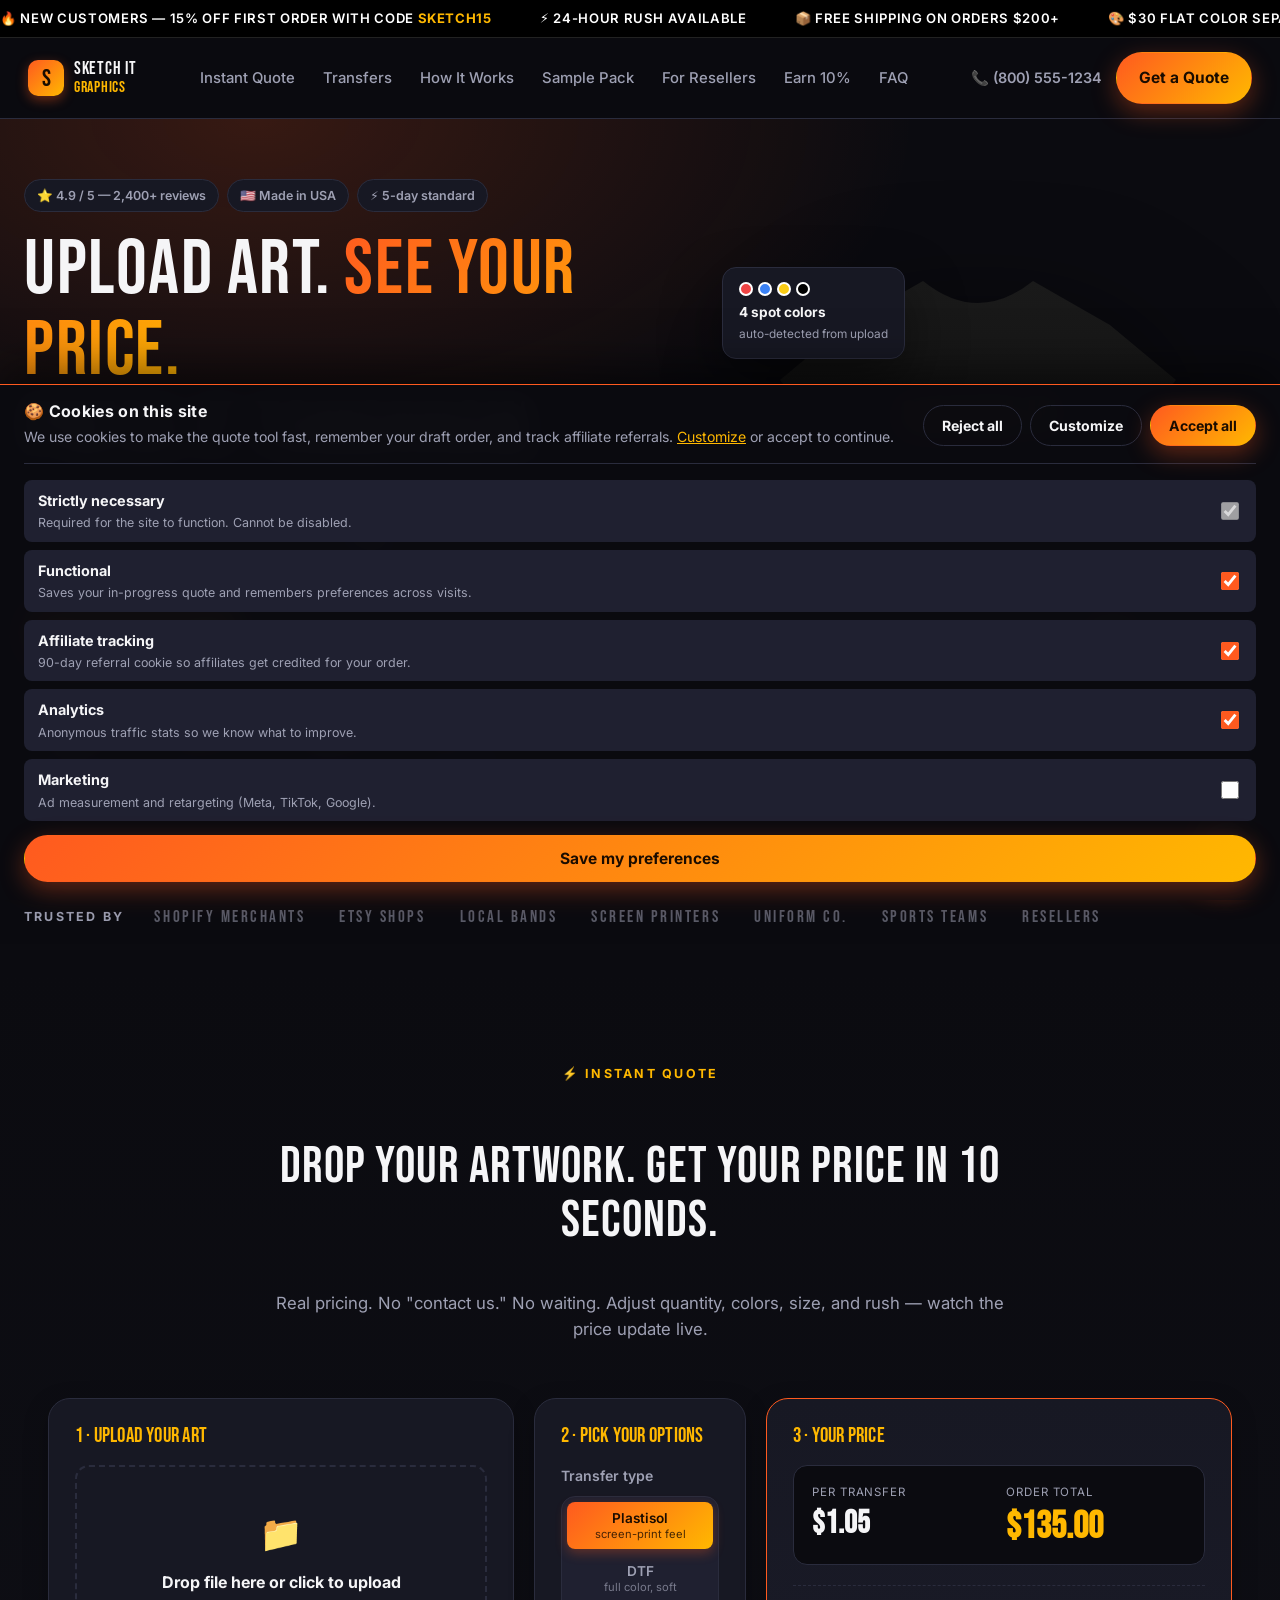
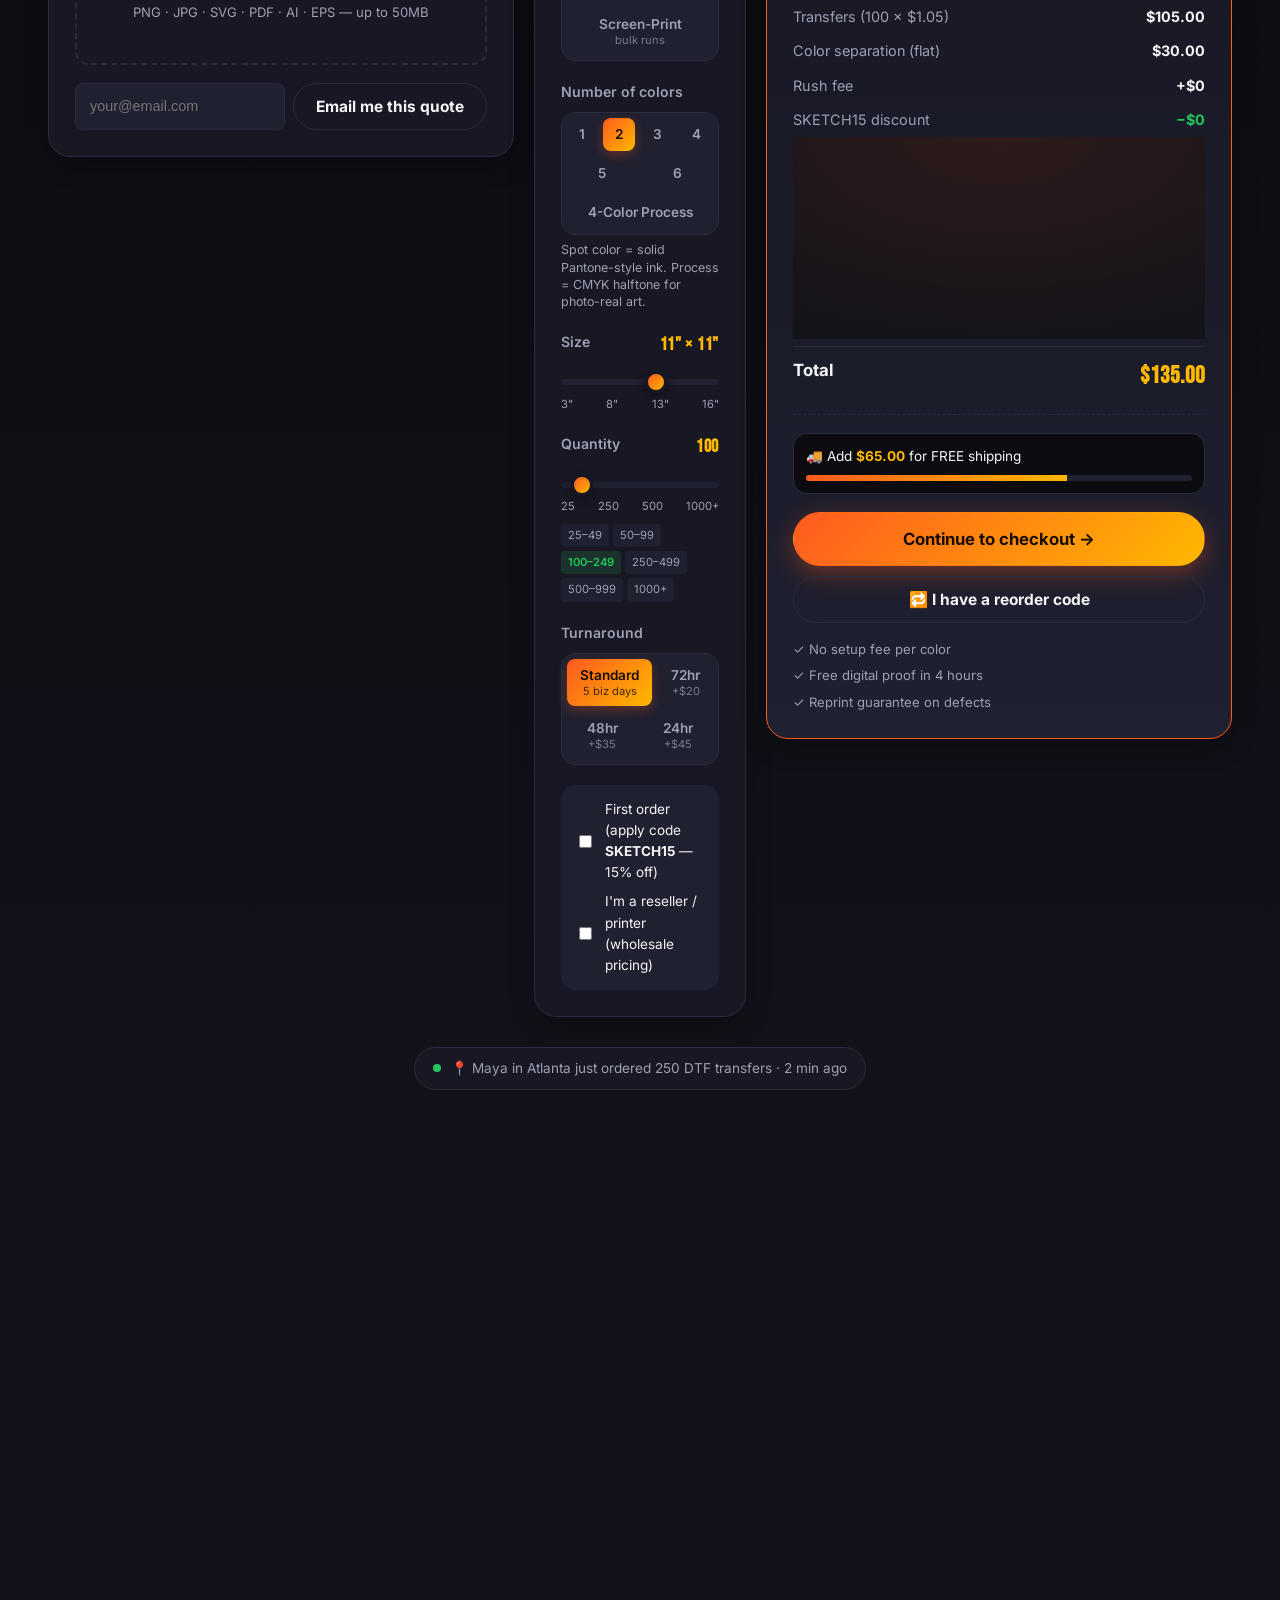
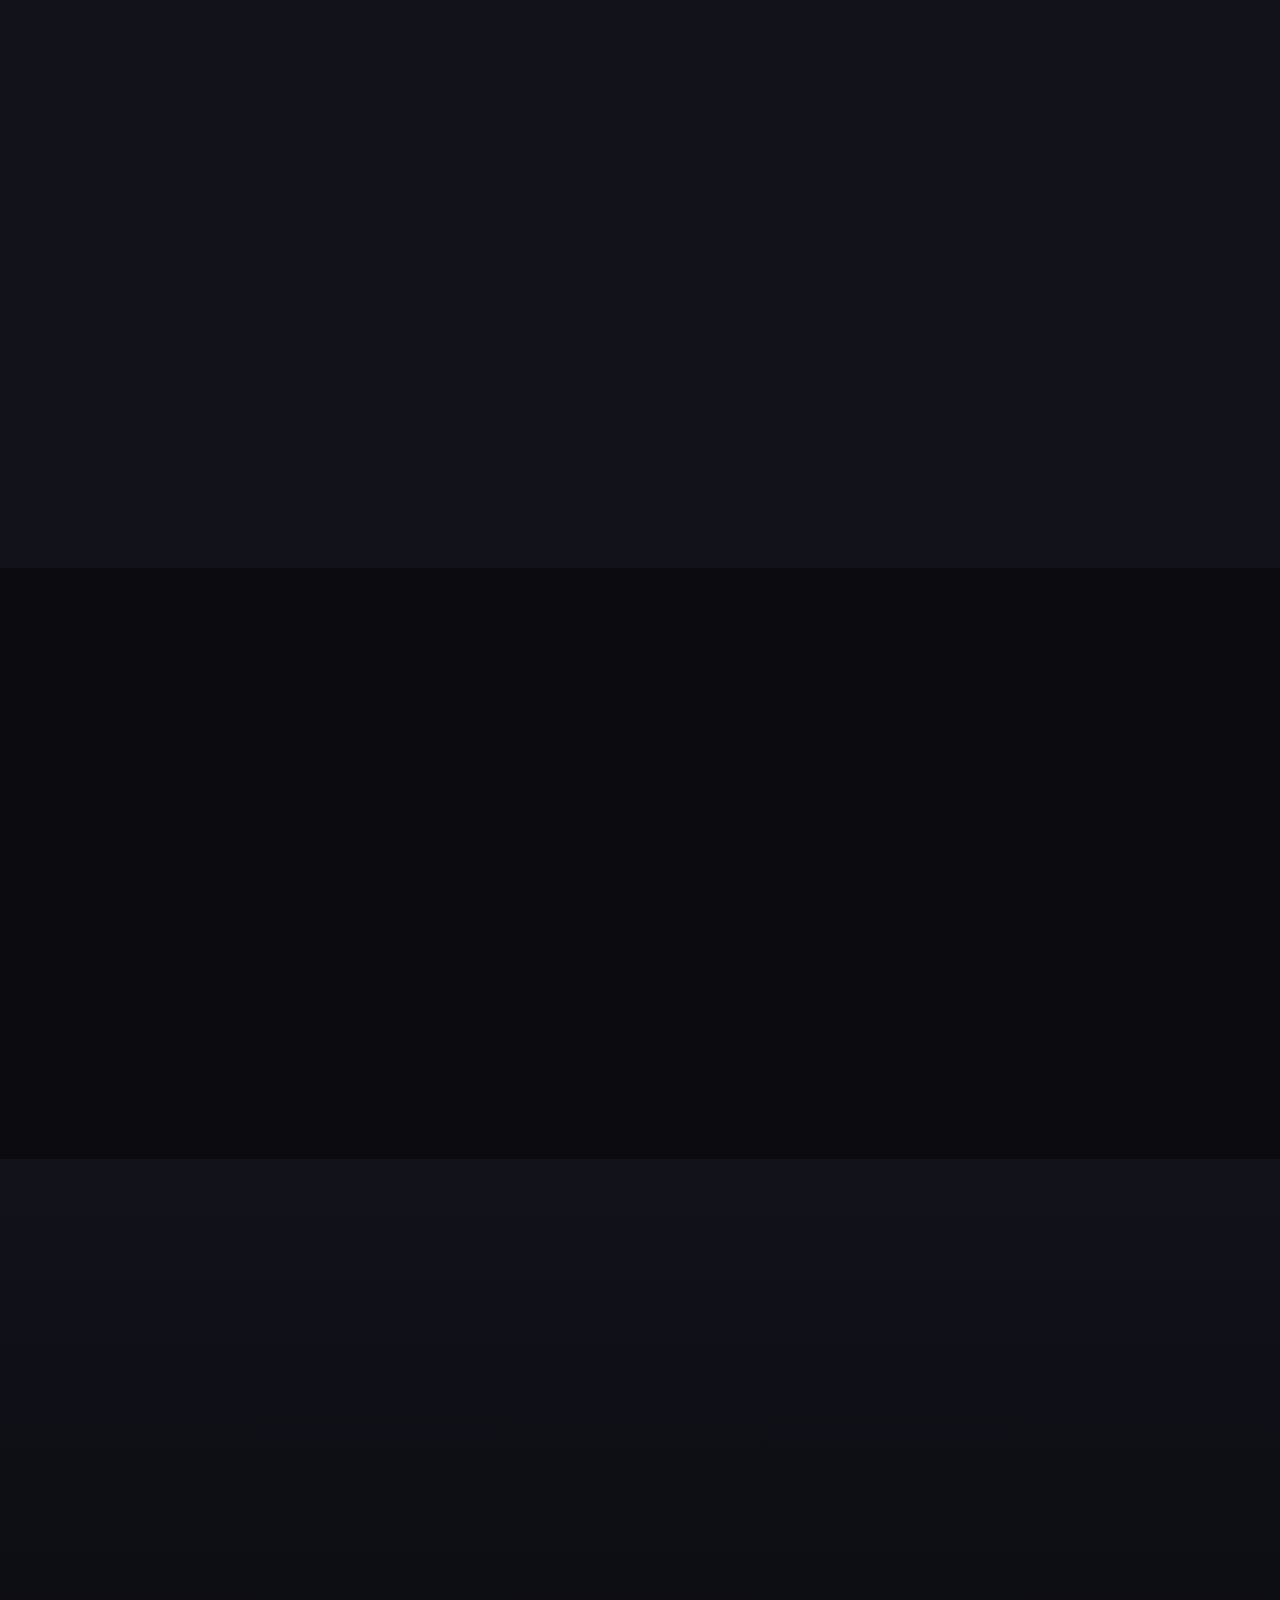
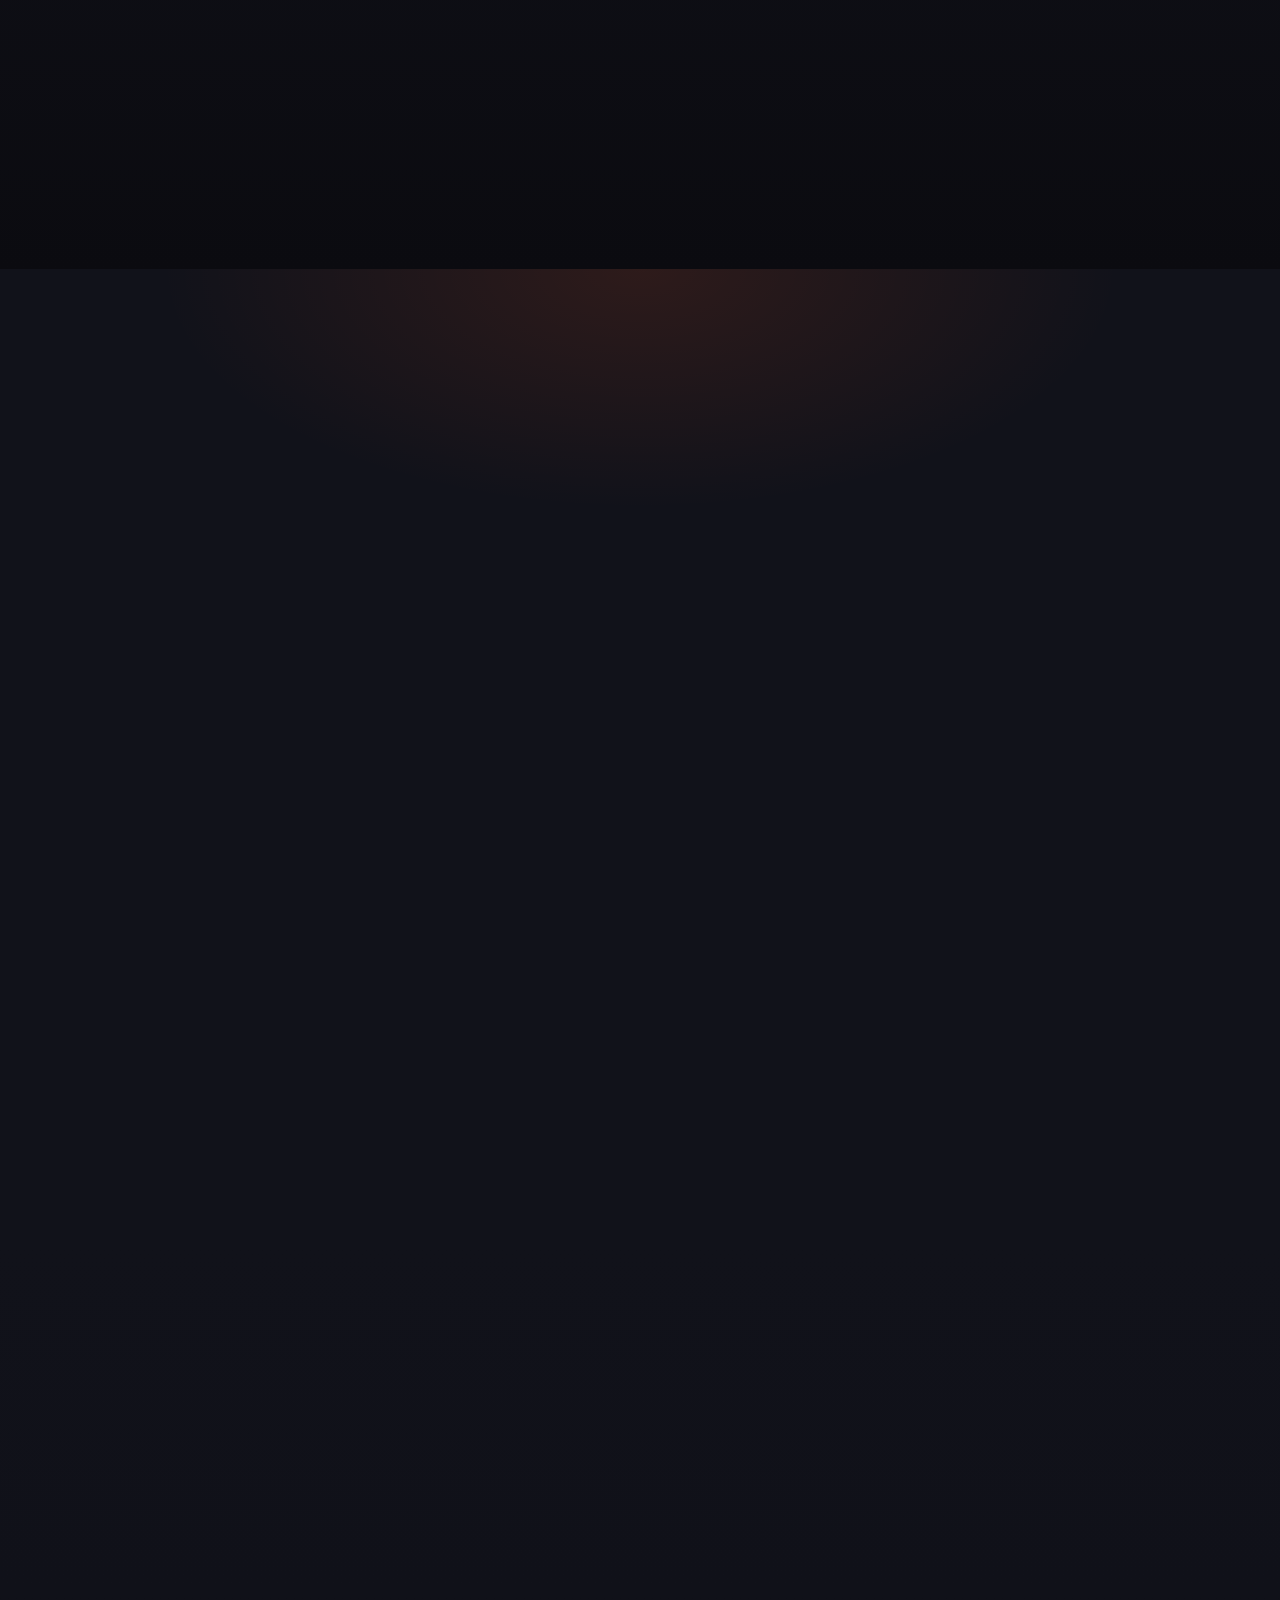
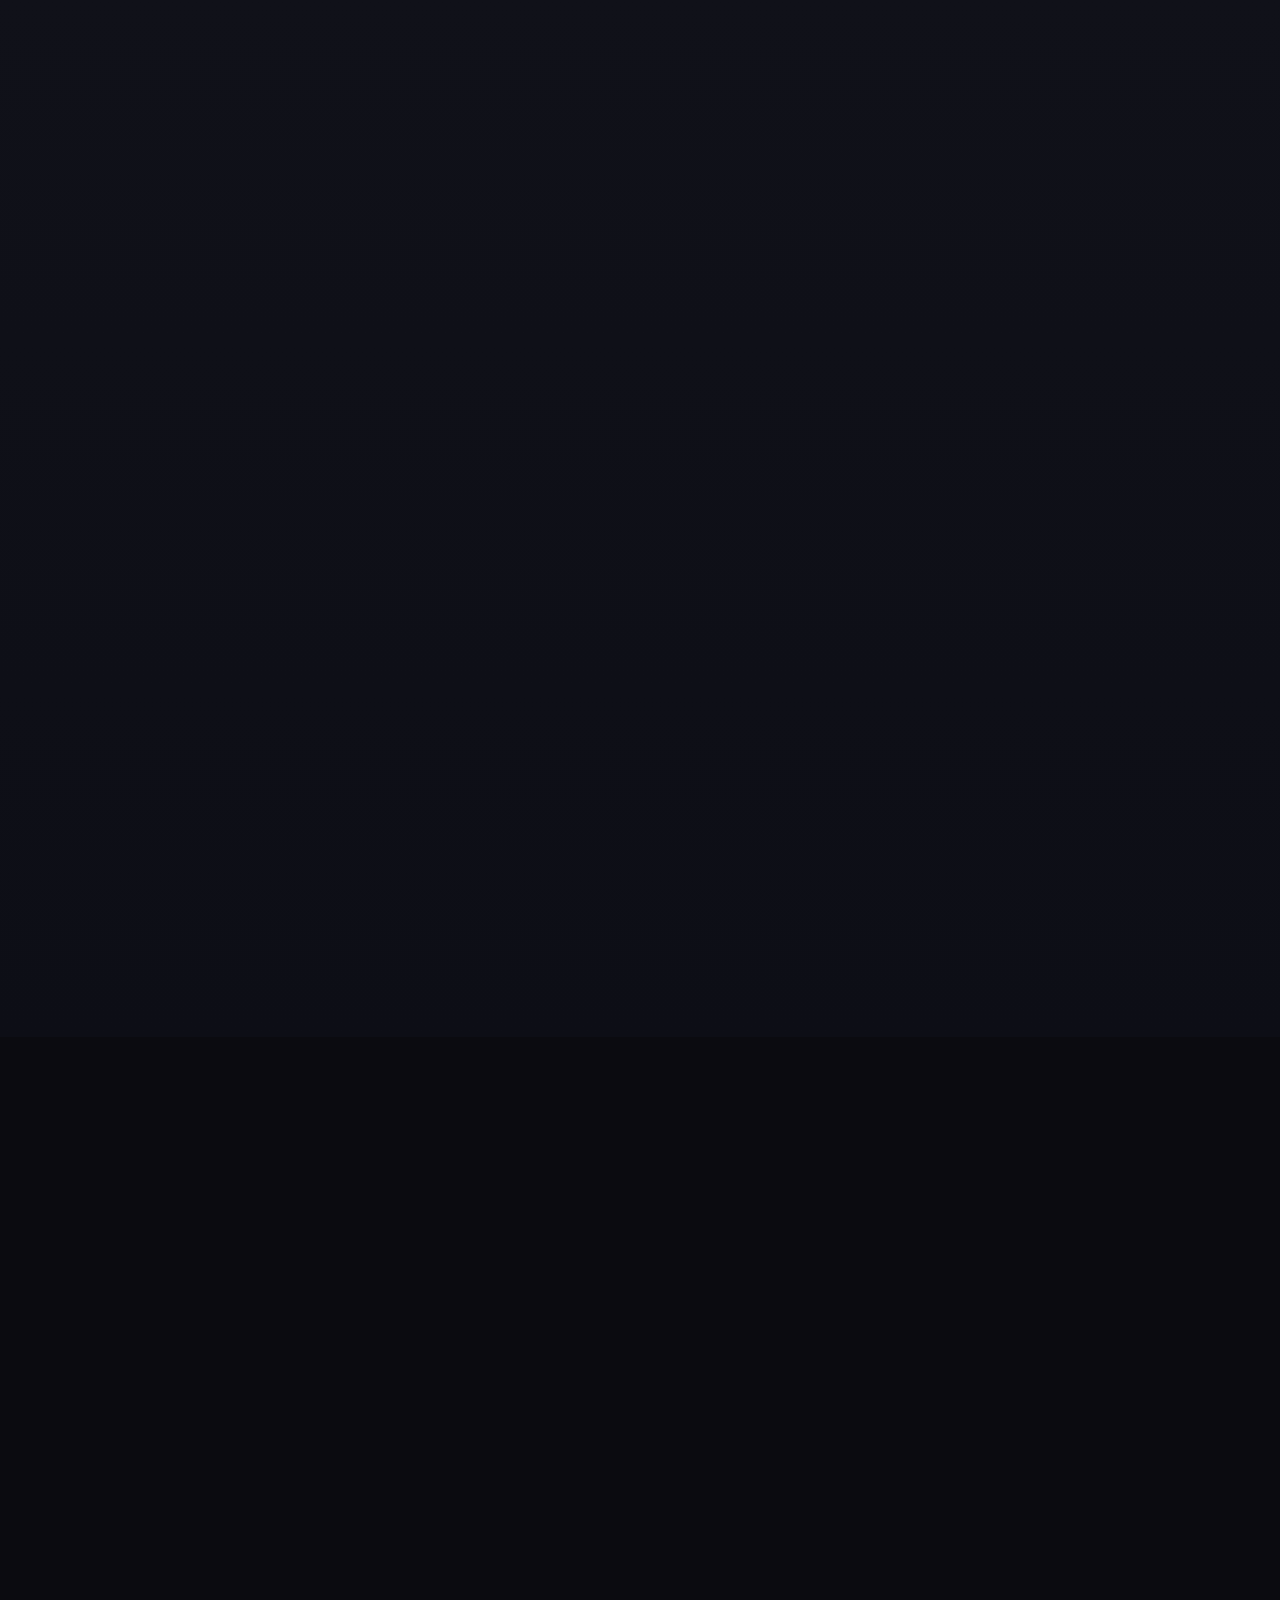
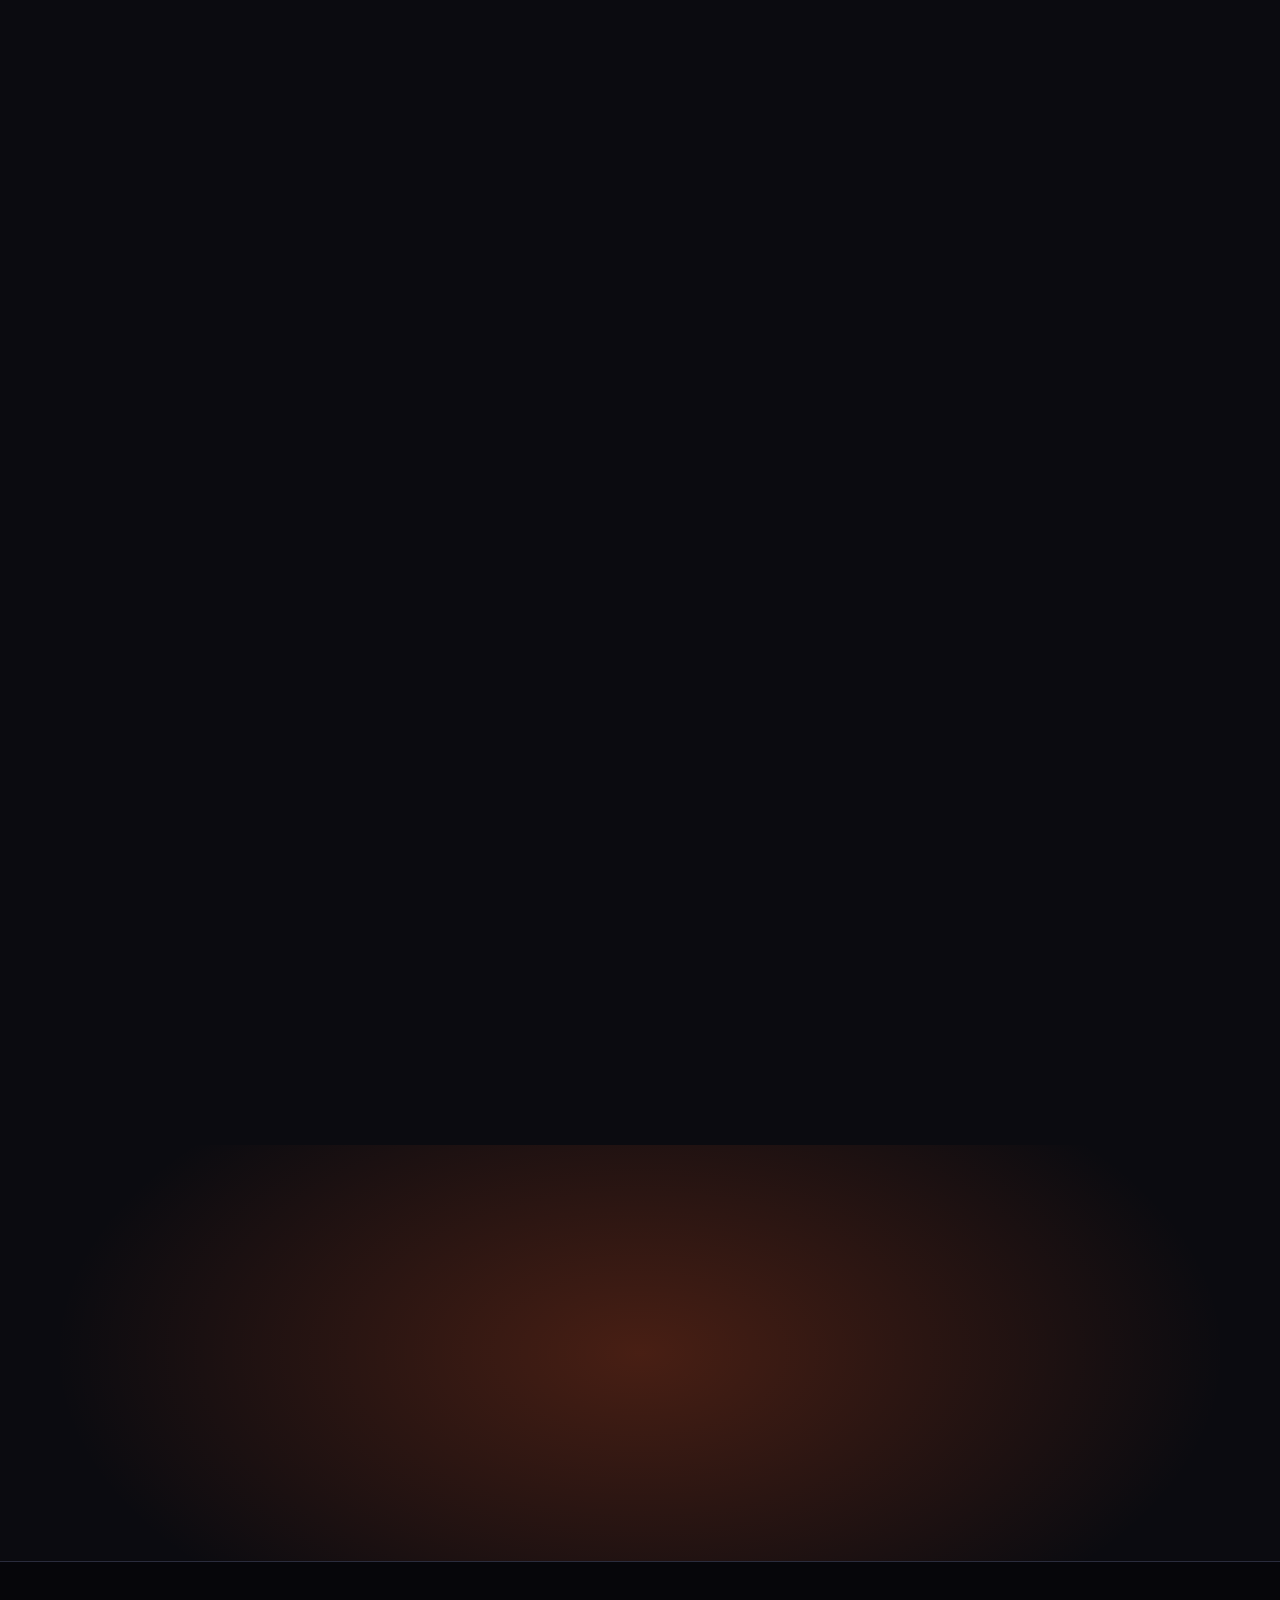
==== index.html @ 99b095c1 "Initial commit — Sketch It Graphics custom heat transfer site Static single-page site with instant q" ====
<!doctype html>
<html lang="en-US" dir="ltr">
<head>
<meta charset="utf-8" />
<meta name="viewport" content="width=device-width,initial-scale=1,viewport-fit=cover" />

<!-- Primary -->
<title>Custom Heat Transfers · Plastisol, DTF & Screen Print — Sketch It Graphics</title>
<meta name="description" content="Upload artwork and get an instant quote on custom heat transfers — plastisol, DTF gang sheets, and screen-print transfers. Flat $30 color separation, no per-color setup fees, 5-day standard turnaround, 24-hour rush available, free US shipping over $200." />
<meta name="keywords" content="custom heat transfers, plastisol heat transfers, DTF gang sheets, screen print transfers, custom DTF transfers, heat transfer printing, instant heat transfer quote, wholesale heat transfers, custom apparel printing, transfer paper" />
<meta name="author" content="Sketch It Graphics" />
<meta name="robots" content="index,follow,max-snippet:-1,max-image-preview:large,max-video-preview:-1" />
<meta name="googlebot" content="index,follow" />
<link rel="canonical" href="https://sketchitgraphics.com/" />

<!-- Theme + PWA -->
<meta name="theme-color" content="#0b0b10" media="(prefers-color-scheme: dark)" />
<meta name="theme-color" content="#ff5a1f" media="(prefers-color-scheme: light)" />
<meta name="application-name" content="Sketch It Graphics" />
<meta name="apple-mobile-web-app-title" content="Sketch It Graphics" />
<meta name="apple-mobile-web-app-capable" content="yes" />
<meta name="apple-mobile-web-app-status-bar-style" content="black-translucent" />
<meta name="format-detection" content="telephone=yes" />
<link rel="manifest" href="/site.webmanifest" />
<link rel="icon" type="image/svg+xml" href="/favicon.svg" />
<link rel="apple-touch-icon" href="/apple-touch-icon.png" />
<link rel="mask-icon" href="/favicon.svg" color="#ff5a1f" />

<!-- Open Graph -->
<meta property="og:site_name" content="Sketch It Graphics" />
<meta property="og:type" content="website" />
<meta property="og:locale" content="en_US" />
<meta property="og:url" content="https://sketchitgraphics.com/" />
<meta property="og:title" content="Custom Heat Transfers · Plastisol, DTF & Screen Print" />
<meta property="og:description" content="Upload art, see your price in 10 seconds. Flat $30 color separation. 5-day standard, 24-hour rush. Free US shipping over $200." />
<meta property="og:image" content="https://sketchitgraphics.com/og-image.png" />
<meta property="og:image:width" content="1200" />
<meta property="og:image:height" content="630" />
<meta property="og:image:alt" content="Sketch It Graphics — custom heat transfer printing with instant quotes" />

<!-- Twitter / X -->
<meta name="twitter:card" content="summary_large_image" />
<meta name="twitter:site" content="@sketchitgfx" />
<meta name="twitter:creator" content="@sketchitgfx" />
<meta name="twitter:title" content="Custom Heat Transfers · Instant Quotes — Sketch It Graphics" />
<meta name="twitter:description" content="Plastisol, DTF, and screen-print transfers quoted instantly. $30 flat color separation. Made in the USA." />
<meta name="twitter:image" content="https://sketchitgraphics.com/og-image.png" />
<meta name="twitter:image:alt" content="Custom heat transfer mockup with instant pricing" />

<!-- Geo (national US service) -->
<meta name="geo.region" content="US" />
<meta name="geo.placename" content="United States" />

<!-- Performance: preconnect, font-async, preload -->
<link rel="preconnect" href="https://fonts.googleapis.com">
<link rel="preconnect" href="https://fonts.gstatic.com" crossorigin>
<link rel="dns-prefetch" href="https://fonts.googleapis.com">
<link rel="preload" as="style" href="https://fonts.googleapis.com/css2?family=Bebas+Neue&family=Inter:wght@400;500;600;700;800&display=swap">
<link rel="stylesheet" href="https://fonts.googleapis.com/css2?family=Bebas+Neue&family=Inter:wght@400;500;600;700;800&display=swap" media="print" onload="this.media='all';this.onload=null">
<noscript><link rel="stylesheet" href="https://fonts.googleapis.com/css2?family=Bebas+Neue&family=Inter:wght@400;500;600;700;800&display=swap"></noscript>
<link rel="preload" as="style" href="styles.css">
<link rel="stylesheet" href="styles.css" />

<!-- Critical above-the-fold CSS — inlined to eliminate render-blocking on mobile -->
<style>
  *,*::before,*::after{box-sizing:border-box}
  html,body{margin:0;padding:0;background:#0b0b10;color:#f5f5f7;font-family:'Inter',system-ui,-apple-system,Segoe UI,Roboto,sans-serif;line-height:1.55;-webkit-font-smoothing:antialiased;overflow-x:hidden}
  body{min-height:100vh;min-height:100dvh}
  .promo-bar{background:#000;color:#fff;font-size:.82rem;font-weight:600;letter-spacing:.05em;overflow:hidden;border-bottom:1px solid #222;padding:0;height:38px;display:flex;align-items:center}
  .nav{position:sticky;top:0;z-index:50;display:flex;align-items:center;justify-content:space-between;padding:14px 28px;background:rgba(11,11,16,.85);backdrop-filter:blur(14px);border-bottom:1px solid #2a2c3d;min-height:64px}
  .hero{position:relative;padding:60px 24px 40px;background:radial-gradient(1100px 600px at 20% 0%,rgba(255,90,31,.18) 0%,transparent 60%),#0b0b10;overflow:hidden;min-height:520px;contain:layout paint}
  .hero-inner{display:grid;grid-template-columns:1.05fr .95fr;gap:60px;align-items:center;max-width:1240px;margin:0 auto}
  h1{font-family:'Bebas Neue',Inter,sans-serif;font-size:clamp(2.6rem,6vw,5rem);line-height:1.05;margin:0 0 18px;letter-spacing:.02em;font-weight:400}
  .skip-link{position:absolute;top:-100px;left:8px;background:#ff5a1f;color:#1a0c00;padding:10px 16px;border-radius:6px;font-weight:700;z-index:200;transition:top .15s}
  .skip-link:focus{top:8px}
  @media (max-width:1024px){.hero-inner{grid-template-columns:1fr;gap:40px}.hero{min-height:auto}}
  @media (prefers-reduced-motion: reduce){*,*::before,*::after{animation-duration:.01ms!important;animation-iteration-count:1!important;transition-duration:.01ms!important;scroll-behavior:auto!important}}
</style>

<!-- Structured Data: Organization + Website + Service catalog + FAQ + Reviews -->
<script type="application/ld+json">
{
  "@context": "https://schema.org",
  "@graph": [
    {
      "@type": "Organization",
      "@id": "https://sketchitgraphics.com/#organization",
      "name": "Sketch It Graphics",
      "alternateName": "Sketch It Graphics Custom Heat Transfers",
      "url": "https://sketchitgraphics.com/",
      "logo": "https://sketchitgraphics.com/logo.png",
      "image": "https://sketchitgraphics.com/og-image.png",
      "description": "Custom heat transfer printing — plastisol, DTF gang sheets, and screen-print transfers with instant online quotes and flat $30 color separation.",
      "foundingDate": "2024",
      "email": "hello@sketchitgraphics.com",
      "telephone": "+1-800-555-1234",
      "address": {
        "@type": "PostalAddress",
        "addressCountry": "US"
      },
      "sameAs": [
        "https://instagram.com/sketchitgfx",
        "https://tiktok.com/@sketchitgfx",
        "https://youtube.com/@sketchitgfx",
        "https://facebook.com/sketchitgfx"
      ],
      "contactPoint": [{
        "@type": "ContactPoint",
        "telephone": "+1-800-555-1234",
        "email": "hello@sketchitgraphics.com",
        "contactType": "customer service",
        "areaServed": ["US","CA"],
        "availableLanguage": ["English"],
        "hoursAvailable": {
          "@type": "OpeningHoursSpecification",
          "dayOfWeek": ["Monday","Tuesday","Wednesday","Thursday","Friday"],
          "opens": "09:00",
          "closes": "18:00",
          "timeZone": "America/New_York"
        }
      }]
    },
    {
      "@type": "WebSite",
      "@id": "https://sketchitgraphics.com/#website",
      "url": "https://sketchitgraphics.com/",
      "name": "Sketch It Graphics",
      "publisher": { "@id": "https://sketchitgraphics.com/#organization" },
      "inLanguage": "en-US",
      "potentialAction": {
        "@type": "SearchAction",
        "target": "https://sketchitgraphics.com/search?q={search_term_string}",
        "query-input": "required name=search_term_string"
      }
    },
    {
      "@type": "OnlineStore",
      "@id": "https://sketchitgraphics.com/#store",
      "name": "Sketch It Graphics",
      "url": "https://sketchitgraphics.com/",
      "description": "Online custom heat transfer printing with instant quotes and nationwide US shipping.",
      "parentOrganization": { "@id": "https://sketchitgraphics.com/#organization" },
      "areaServed": [
        {"@type":"Country","name":"United States"},
        {"@type":"Country","name":"Canada"}
      ],
      "paymentAccepted": "Cash, Credit Card, Debit Card, PayPal, Apple Pay, Google Pay, Net-30 (approved resellers)",
      "currenciesAccepted": "USD",
      "priceRange": "$$",
      "aggregateRating": {
        "@type": "AggregateRating",
        "ratingValue": "4.9",
        "reviewCount": "2400",
        "bestRating": "5",
        "worstRating": "1"
      },
      "hasOfferCatalog": {
        "@type": "OfferCatalog",
        "name": "Custom Heat Transfers",
        "itemListElement": [
          {
            "@type": "Offer",
            "itemOffered": {
              "@type": "Service",
              "name": "Plastisol Heat Transfers",
              "description": "Custom plastisol screen-printed heat transfers for 1–6 spot color designs. Durable, screen-print feel, Pantone color matching.",
              "serviceType": "Custom heat transfer printing",
              "provider": { "@id": "https://sketchitgraphics.com/#organization" }
            },
            "priceSpecification": { "@type":"PriceSpecification","price":"0.85","priceCurrency":"USD","unitText":"per transfer" }
          },
          {
            "@type": "Offer",
            "itemOffered": {
              "@type": "Service",
              "name": "DTF Gang Sheets",
              "description": "Direct-to-film transfer gang sheets — full-color photo-real printing with unlimited colors, soft hand, low MOQ.",
              "serviceType": "Direct-to-film transfer printing",
              "provider": { "@id": "https://sketchitgraphics.com/#organization" }
            },
            "priceSpecification": { "@type":"PriceSpecification","price":"5.50","priceCurrency":"USD","unitText":"per linear foot" }
          },
          {
            "@type": "Offer",
            "itemOffered": {
              "@type": "Service",
              "name": "Screen-Print Transfers",
              "description": "True silkscreened heat transfers for bulk uniform runs, athletic wear, and longest wash life (50+ washes).",
              "serviceType": "Screen-print heat transfer printing",
              "provider": { "@id": "https://sketchitgraphics.com/#organization" }
            },
            "priceSpecification": { "@type":"PriceSpecification","price":"0.62","priceCurrency":"USD","unitText":"per transfer" }
          },
          {
            "@type": "Offer",
            "itemOffered": {
              "@type": "Service",
              "name": "Color Separation",
              "description": "Flat $30 color separation for spot-color and process-color artwork — no per-color setup fees.",
              "provider": { "@id": "https://sketchitgraphics.com/#organization" }
            },
            "priceSpecification": { "@type":"PriceSpecification","price":"30.00","priceCurrency":"USD","unitText":"flat per order" }
          }
        ]
      }
    },
    {
      "@type": "Product",
      "@id": "https://sketchitgraphics.com/#product-heat-transfers",
      "name": "Custom Heat Transfers",
      "description": "Custom heat transfers printed in the USA — plastisol, DTF gang sheets, and screen-print transfers. Instant online quotes, $30 flat color separation, 5-day standard turnaround.",
      "image": "https://sketchitgraphics.com/og-image.png",
      "brand": { "@id": "https://sketchitgraphics.com/#organization" },
      "category": "Apparel decoration / heat transfer printing",
      "offers": {
        "@type": "AggregateOffer",
        "priceCurrency": "USD",
        "lowPrice": "0.62",
        "highPrice": "2.10",
        "offerCount": "12",
        "availability": "https://schema.org/InStock",
        "seller": { "@id": "https://sketchitgraphics.com/#organization" }
      },
      "aggregateRating": {
        "@type": "AggregateRating",
        "ratingValue": "4.9",
        "reviewCount": "2400"
      },
      "review": [
        {
          "@type": "Review",
          "author": {"@type":"Person","name":"Marcus T."},
          "reviewRating": {"@type":"Rating","ratingValue":"5","bestRating":"5"},
          "reviewBody": "The instant quote tool is a game-changer. I quoted a client in front of them on my phone and closed the sale on the spot."
        },
        {
          "@type": "Review",
          "author": {"@type":"Person","name":"Jenna R."},
          "reviewRating": {"@type":"Rating","ratingValue":"5","bestRating":"5"},
          "reviewBody": "Color separation for $30 flat instead of $30 per color saved me $150 on my first job. Quality is identical to my old supplier."
        },
        {
          "@type": "Review",
          "author": {"@type":"Person","name":"The Hollow Saints"},
          "reviewRating": {"@type":"Rating","ratingValue":"5","bestRating":"5"},
          "reviewBody": "Ordered Friday. Got the proof in 2 hours. Pressed onto 80 tour tees by Tuesday. Insane turnaround for the price."
        },
        {
          "@type": "Review",
          "author": {"@type":"Person","name":"Devin L."},
          "reviewRating": {"@type":"Rating","ratingValue":"5","bestRating":"5"},
          "reviewBody": "The reseller portal alone is worth it. My customers think I have my own production. Margins are excellent."
        }
      ]
    },
    {
      "@type": "FAQPage",
      "@id": "https://sketchitgraphics.com/#faq",
      "mainEntity": [
        {
          "@type": "Question",
          "name": "Why is color separation flat $30 instead of per-color?",
          "acceptedAnswer": {
            "@type": "Answer",
            "text": "Most heat transfer shops charge $30–50 per color, so a 6-color design costs $180–300 in setup alone. We absorb that cost across our larger order book and charge one flat $30 fee no matter how many colors — up to 6 spot colors or full process. It's the #1 reason print shops switch to us."
          }
        },
        {
          "@type": "Question",
          "name": "What file formats do you accept for custom heat transfers?",
          "acceptedAnswer": {
            "@type": "Answer",
            "text": "Vector files are preferred: AI, EPS, PDF, SVG. Raster files are accepted at 300 DPI minimum: PNG, JPG, TIFF, PSD. If your file isn't print-ready, our art team will fix it free on orders over $100, or a flat $25 art-prep fee on smaller orders."
          }
        },
        {
          "@type": "Question",
          "name": "What is the difference between plastisol, DTF, and screen-print transfers?",
          "acceptedAnswer": {
            "@type": "Answer",
            "text": "Plastisol transfers use screened plastisol ink on release paper — durable, classic feel, best for 1–6 spot colors. DTF (direct-to-film) prints full-color CMYK plus white onto film with powdered adhesive — unlimited colors, soft hand, low MOQ. Screen-print transfers are true silkscreened layers offering the longest wash life — best for bulk uniform runs of 250 or more."
          }
        },
        {
          "@type": "Question",
          "name": "What is your turnaround time on custom heat transfers?",
          "acceptedAnswer": {
            "@type": "Answer",
            "text": "Standard turnaround is 5 business days from proof approval. Rush options are 72-hour (+$20), 48-hour (+$35), and 24-hour (+$45). A free digital proof is returned within 4 business hours of upload."
          }
        },
        {
          "@type": "Question",
          "name": "Do you offer a satisfaction guarantee on heat transfers?",
          "acceptedAnswer": {
            "@type": "Answer",
            "text": "Yes. If your transfers arrive defective, mis-printed, or don't match your approved proof, we reprint or refund — your choice, no questions asked. Press-quality issues on your end (wrong temperature, time, or pressure) aren't covered, but we include a free press-instruction card with every order."
          }
        },
        {
          "@type": "Question",
          "name": "What is the minimum order for custom heat transfers?",
          "acceptedAnswer": {
            "@type": "Answer",
            "text": "25 transfers minimum for plastisol and screen-print transfers. 1 linear foot minimum for DTF gang sheets (about 24 by 12 inches of artwork). Below 25 transfers, DTF is almost always your best option."
          }
        },
        {
          "@type": "Question",
          "name": "Can I reorder a previous heat transfer job?",
          "acceptedAnswer": {
            "@type": "Answer",
            "text": "Yes. Every order ships with a unique reorder code. Enter it on the quote page and your exact specs and artwork load instantly. Reorders skip the proof step and ship in 3 business days."
          }
        },
        {
          "@type": "Question",
          "name": "Do you ship custom heat transfers internationally?",
          "acceptedAnswer": {
            "@type": "Answer",
            "text": "We ship to the USA and Canada via USPS and UPS. International orders over $150 ship via DHL with the customer paying duties. Email us first for quotes outside North America."
          }
        },
        {
          "@type": "Question",
          "name": "How does the affiliate program work? Is it really 10% forever?",
          "acceptedAnswer": {
            "@type": "Answer",
            "text": "Yes. Sign up free, get a unique referral link, and anyone who orders through it is tagged to you for life. Every order they place — first order, reorders, rush jobs, gang sheets — pays you 10% of the order subtotal. Tracking uses a 90-day cookie plus permanent customer association on first purchase. Payouts are monthly via PayPal, Stripe, or ACH ($25 minimum). Hit $10k lifetime earnings and your rate becomes 15%; $50k bumps you to 20%."
          }
        }
      ]
    },
    {
      "@type": "BreadcrumbList",
      "@id": "https://sketchitgraphics.com/#breadcrumb",
      "itemListElement": [
        { "@type":"ListItem", "position":1, "name":"Home", "item":"https://sketchitgraphics.com/" },
        { "@type":"ListItem", "position":2, "name":"Instant Quote", "item":"https://sketchitgraphics.com/#quote" },
        { "@type":"ListItem", "position":3, "name":"Transfers", "item":"https://sketchitgraphics.com/#products" }
      ]
    },
    {
      "@type": "HowTo",
      "@id": "https://sketchitgraphics.com/#how-to-order",
      "name": "How to order custom heat transfers from Sketch It Graphics",
      "description": "Get a custom heat transfer order from artwork to delivery in 5 days.",
      "totalTime": "PT5D",
      "step": [
        { "@type":"HowToStep", "position":1, "name":"Upload artwork and get an instant quote", "text":"Drag your artwork into the quote tool. The system auto-detects color count and recommends the best transfer type (plastisol, DTF, or screen-print). Price updates live as you adjust quantity, size, and turnaround." },
        { "@type":"HowToStep", "position":2, "name":"Receive a free digital proof in 4 hours", "text":"Within 4 business hours you receive a digital proof showing exact colors, sizing, and placement on a garment mockup." },
        { "@type":"HowToStep", "position":3, "name":"Approve and we print", "text":"One click to approve your proof. We separate, screen, and press your transfers, then send you a tracking number the moment your order ships." },
        { "@type":"HowToStep", "position":4, "name":"Press at home with included instructions", "text":"Your transfers ship with simple press instructions (temperature, time, pressure). Save your reorder code to repeat the order in seconds." }
      ]
    }
  ]
}
</script>
</head>
<body>

<a class="skip-link" href="#quote">Skip to instant quote</a>

<!-- Top promo bar -->
<div class="promo-bar">
  <div class="promo-track">
    <span>🔥 NEW CUSTOMERS — 15% OFF FIRST ORDER WITH CODE <b>SKETCH15</b></span>
    <span>⚡ 24-HOUR RUSH AVAILABLE</span>
    <span>📦 FREE SHIPPING ON ORDERS $200+</span>
    <span>🎨 $30 FLAT COLOR SEPARATION — NO PER-COLOR FEES</span>
    <span>🔥 NEW CUSTOMERS — 15% OFF FIRST ORDER WITH CODE <b>SKETCH15</b></span>
    <span>⚡ 24-HOUR RUSH AVAILABLE</span>
    <span>📦 FREE SHIPPING ON ORDERS $200+</span>
    <span>🎨 $30 FLAT COLOR SEPARATION — NO PER-COLOR FEES</span>
  </div>
</div>

<!-- Nav -->
<header class="nav">
  <a href="#top" class="logo">
    <span class="logo-mark">S</span>
    <span class="logo-text">Sketch It<br><em>Graphics</em></span>
  </a>
  <nav class="nav-links">
    <a href="#quote">Instant Quote</a>
    <a href="#products">Transfers</a>
    <a href="#how">How It Works</a>
    <a href="#samples">Sample Pack</a>
    <a href="#reseller">For Resellers</a>
    <a href="#affiliate">Earn 10%</a>
    <a href="#faq">FAQ</a>
  </nav>
  <div class="nav-cta">
    <a href="tel:+18005551234" class="phone">📞 (800) 555-1234</a>
    <a href="#quote" class="btn btn-primary">Get a Quote</a>
  </div>
  <button class="hamburger" aria-label="menu">☰</button>
</header>

<!-- HERO -->
<section class="hero" id="top">
  <div class="hero-inner">
    <div class="hero-copy">
      <div class="badge-row">
        <span class="badge">⭐ 4.9 / 5 — 2,400+ reviews</span>
        <span class="badge">🇺🇸 Made in USA</span>
        <span class="badge">⚡ 5-day standard</span>
      </div>
      <h1>Upload art. <span class="grad">See your price.</span><br/>Press it tomorrow.</h1>
      <p class="hero-sub">Custom plastisol heat transfers, DTF gang sheets, and screen-print transfers — quoted instantly. Flat <b>$30</b> color separation, no per-color setup fees, free shipping over $200.</p>
      <div class="hero-cta">
        <a href="#quote" class="btn btn-primary btn-xl">⚡ Get Instant Quote</a>
        <a href="#samples" class="btn btn-ghost btn-xl">📬 Order $5 Sample Pack</a>
      </div>
      <div class="trust-row">
        <div><b>14,000+</b><span>orders pressed</span></div>
        <div><b>72 hrs</b><span>avg. turnaround</span></div>
        <div><b>$30 flat</b><span>color separation</span></div>
        <div><b>0%</b><span>setup per color</span></div>
      </div>
    </div>
    <div class="hero-visual">
      <div class="mockup-shirt">
        <div class="shirt-svg" aria-hidden="true">
          <!-- Inline SVG t-shirt -->
          <svg viewBox="0 0 400 460" xmlns="http://www.w3.org/2000/svg">
            <defs>
              <linearGradient id="shirtG" x1="0" x2="0" y1="0" y2="1">
                <stop offset="0%" stop-color="#1a1a1a"/>
                <stop offset="100%" stop-color="#0a0a0a"/>
              </linearGradient>
            </defs>
            <path fill="url(#shirtG)" d="M80 80 L150 40 Q200 80 250 40 L320 80 L380 130 L340 180 L310 160 L310 440 L90 440 L90 160 L60 180 L20 130 Z"/>
          </svg>
          <div class="shirt-print" id="shirtPrint">
            <div class="logo-big">SKETCH IT</div>
            <div class="logo-sub">— G R A P H I C S —</div>
          </div>
        </div>
        <div class="floating-card card-1">
          <div class="fc-row"><span class="dot dot-red"></span><span class="dot dot-blue"></span><span class="dot dot-yellow"></span><span class="dot dot-black"></span></div>
          <b>4 spot colors</b><br/><small>auto-detected from upload</small>
        </div>
        <div class="floating-card card-2">
          <div class="fc-price">$1.42</div>
          <small>per transfer @ 100 qty</small>
        </div>
        <div class="floating-card card-3">
          <div class="fc-stat">⚡ 24hr rush</div>
          <small>+$45 flat</small>
        </div>
      </div>
    </div>
  </div>
  <!-- Brand strip -->
  <div class="brand-strip">
    <span>TRUSTED BY</span>
    <div class="brands">
      <div>SHOPIFY MERCHANTS</div>
      <div>ETSY SHOPS</div>
      <div>LOCAL BANDS</div>
      <div>SCREEN PRINTERS</div>
      <div>UNIFORM CO.</div>
      <div>SPORTS TEAMS</div>
      <div>RESELLERS</div>
    </div>
  </div>
</section>

<!-- INSTANT QUOTE -->
<section class="quote-section" id="quote">
  <div class="container">
    <div class="section-head">
      <span class="eyebrow">⚡ Instant Quote</span>
      <h2>Drop your artwork. Get your price in 10 seconds.</h2>
      <p>Real pricing. No "contact us." No waiting. Adjust quantity, colors, size, and rush — watch the price update live.</p>
    </div>

    <div class="quote-grid">
      <!-- LEFT: Upload + analysis -->
      <div class="quote-card upload-card">
        <h3>1 · Upload your art</h3>
        <label class="dropzone" id="dropzone">
          <input type="file" id="fileInput" accept="image/png,image/jpeg,image/jpg,image/svg+xml,application/pdf,.ai,.eps" hidden />
          <div class="dz-empty" id="dzEmpty">
            <div class="dz-icon">📁</div>
            <b>Drop file here or click to upload</b>
            <small>PNG · JPG · SVG · PDF · AI · EPS — up to 50MB</small>
          </div>
          <div class="dz-preview" id="dzPreview" hidden>
            <img id="previewImg" alt="" />
            <button class="dz-remove" id="dzRemove" type="button">✕ Replace</button>
          </div>
        </label>

        <div class="analysis" id="analysis" hidden>
          <div class="analysis-head">
            <b>🎨 Auto-detected</b>
            <small>Verify and adjust below</small>
          </div>
          <div class="analysis-row">
            <span>Distinct colors found</span>
            <b id="detectedColors">—</b>
          </div>
          <div class="palette" id="palette"></div>
          <div class="analysis-row">
            <span>Recommended print method</span>
            <b id="recMethod">—</b>
          </div>
          <div class="analysis-tip" id="tip">💡 Tip: Vector files (AI/EPS/SVG) give the cleanest separations.</div>
        </div>

        <div class="email-quote">
          <input type="email" id="emailQuote" placeholder="your@email.com" />
          <button class="btn btn-ghost" id="saveQuote">Email me this quote</button>
        </div>
      </div>

      <!-- MIDDLE: Options -->
      <div class="quote-card options-card">
        <h3>2 · Pick your options</h3>

        <div class="opt">
          <label>Transfer type</label>
          <div class="seg" data-group="type">
            <button class="seg-btn active" data-val="plastisol">Plastisol <small>screen-print feel</small></button>
            <button class="seg-btn" data-val="dtf">DTF <small>full color, soft</small></button>
            <button class="seg-btn" data-val="screen">Screen-Print <small>bulk runs</small></button>
          </div>
        </div>

        <div class="opt" id="colorOpt">
          <label>Number of colors</label>
          <div class="seg" data-group="colors">
            <button class="seg-btn" data-val="1">1</button>
            <button class="seg-btn active" data-val="2">2</button>
            <button class="seg-btn" data-val="3">3</button>
            <button class="seg-btn" data-val="4">4</button>
            <button class="seg-btn" data-val="5">5</button>
            <button class="seg-btn" data-val="6">6</button>
            <button class="seg-btn" data-val="process">4-Color Process</button>
          </div>
          <small class="opt-hint" id="colorHint">Spot color = solid Pantone-style ink. Process = CMYK halftone for photo-real art.</small>
        </div>

        <div class="opt">
          <label>Size <span class="opt-val" id="sizeVal">11" × 11"</span></label>
          <input type="range" id="sizeRange" min="3" max="16" step="0.5" value="11" />
          <div class="range-ticks"><span>3"</span><span>8"</span><span>13"</span><span>16"</span></div>
        </div>

        <div class="opt">
          <label>Quantity <span class="opt-val" id="qtyVal">100</span></label>
          <input type="range" id="qtyRange" min="25" max="1000" step="25" value="100" />
          <div class="range-ticks"><span>25</span><span>250</span><span>500</span><span>1000+</span></div>
          <div class="qty-tiers" id="qtyTiers"></div>
        </div>

        <div class="opt">
          <label>Turnaround</label>
          <div class="seg" data-group="rush">
            <button class="seg-btn active" data-val="standard">Standard <small>5 biz days</small></button>
            <button class="seg-btn" data-val="r72">72hr <small>+$20</small></button>
            <button class="seg-btn" data-val="r48">48hr <small>+$35</small></button>
            <button class="seg-btn" data-val="r24">24hr <small>+$45</small></button>
          </div>
        </div>

        <div class="opt-toggles">
          <label class="toggle"><input type="checkbox" id="firstOrder" /> <span>First order (apply code <b>SKETCH15</b> — 15% off)</span></label>
          <label class="toggle"><input type="checkbox" id="resellerCheck" /> <span>I'm a reseller / printer (wholesale pricing)</span></label>
        </div>
      </div>

      <!-- RIGHT: Live price -->
      <div class="quote-card price-card">
        <h3>3 · Your price</h3>
        <div class="price-hero">
          <div class="price-per">
            <span>per transfer</span>
            <b id="pricePer">$1.42</b>
          </div>
          <div class="price-total">
            <span>order total</span>
            <b id="priceTotal">$172.00</b>
          </div>
        </div>

        <div class="price-breakdown">
          <div class="bd-row"><span>Transfers (<span id="bdQty">100</span> × <span id="bdEach">$1.42</span>)</span><b id="bdSub">$142.00</b></div>
          <div class="bd-row"><span>Color separation (flat)</span><b>$30.00</b></div>
          <div class="bd-row" id="rushRow" hidden><span>Rush fee</span><b id="bdRush">+$0</b></div>
          <div class="bd-row discount" id="discRow" hidden><span>SKETCH15 discount</span><b id="bdDisc">−$0</b></div>
          <div class="bd-row reseller" id="resellerRow" hidden><span>Reseller discount (15%)</span><b id="bdReseller">−$0</b></div>
          <div class="bd-row total"><span>Total</span><b id="bdTotal">$172.00</b></div>
        </div>

        <div class="ship-progress">
          <div class="ship-label">
            <span id="shipLabel">🚚 Add <b>$28.00</b> for FREE shipping</span>
          </div>
          <div class="ship-bar"><div class="ship-fill" id="shipFill"></div></div>
        </div>

        <button class="btn btn-primary btn-xl btn-block" id="checkoutBtn">Continue to checkout →</button>
        <button class="btn btn-ghost btn-block" id="reorderBtn">🔁 I have a reorder code</button>

        <div class="price-perks">
          <div>✓ No setup fee per color</div>
          <div>✓ Free digital proof in 4 hours</div>
          <div>✓ Reprint guarantee on defects</div>
        </div>
      </div>
    </div>

    <!-- Live social proof -->
    <div class="live-proof">
      <span class="pulse"></span>
      <span id="liveProof">📍 Maya in Atlanta just ordered 250 DTF transfers · 2 min ago</span>
    </div>
  </div>
</section>

<!-- PRODUCTS / TRANSFER TYPES -->
<section class="products" id="products">
  <div class="container">
    <div class="section-head">
      <span class="eyebrow">Transfer types</span>
      <h2>Pick the right transfer for the job</h2>
      <p>Three production methods, one streamlined ordering experience. Not sure which? Our system recommends one based on your artwork.</p>
    </div>
    <div class="product-grid">
      <div class="product-card">
        <div class="product-icon">🖨️</div>
        <h3>Plastisol Transfers</h3>
        <p class="product-tag">Best for: 1–6 spot color designs, bold prints, hot peel</p>
        <ul>
          <li>Screen-print feel and durability</li>
          <li>Stretchy, soft-hand options</li>
          <li>50–10,000+ qty sweet spot</li>
          <li>Pantone color matching</li>
        </ul>
        <div class="product-price">From <b>$0.85</b> / transfer</div>
        <a href="#quote" class="btn btn-ghost">Quote plastisol →</a>
      </div>
      <div class="product-card featured">
        <div class="ribbon">Most popular</div>
        <div class="product-icon">🌈</div>
        <h3>DTF Gang Sheets</h3>
        <p class="product-tag">Best for: Photo-real art, unlimited colors, low MOQ</p>
        <ul>
          <li>Unlimited colors — no separations</li>
          <li>Gang multiple designs per sheet</li>
          <li>Press to cotton, poly, blends, nylon</li>
          <li>22" wide sheets, sold by the foot</li>
        </ul>
        <div class="product-price">From <b>$5.50</b> / linear foot</div>
        <a href="#quote" class="btn btn-primary">Quote DTF →</a>
      </div>
      <div class="product-card">
        <div class="product-icon">🎨</div>
        <h3>Screen-Print Transfers</h3>
        <p class="product-tag">Best for: Bulk uniform runs, athletic wear, longest life</p>
        <ul>
          <li>True silkscreen layers</li>
          <li>Best durability (50+ washes)</li>
          <li>Press now or store 6+ months</li>
          <li>250+ MOQ for best pricing</li>
        </ul>
        <div class="product-price">From <b>$0.62</b> / transfer</div>
        <a href="#quote" class="btn btn-ghost">Quote screen-print →</a>
      </div>
    </div>
  </div>
</section>

<!-- HOW IT WORKS -->
<section class="how" id="how">
  <div class="container">
    <div class="section-head">
      <span class="eyebrow">How it works</span>
      <h2>From artwork to your door in 5 days</h2>
    </div>
    <div class="steps">
      <div class="step">
        <div class="step-num">1</div>
        <h3>Upload + Quote</h3>
        <p>Drag in your file. Our tool auto-detects colors and recommends the right transfer type. Price updates live.</p>
      </div>
      <div class="step">
        <div class="step-num">2</div>
        <h3>Free Digital Proof</h3>
        <p>Within 4 business hours you get a proof showing exact colors, sizing, and placement on a garment mockup.</p>
      </div>
      <div class="step">
        <div class="step-num">3</div>
        <h3>Approve + We Print</h3>
        <p>One click to approve. We separate, screen, and press. You get a tracking number the moment it ships.</p>
      </div>
      <div class="step">
        <div class="step-num">4</div>
        <h3>Press at Home</h3>
        <p>Receive your transfers with simple press instructions (temp, time, pressure). Reorder anytime with your code.</p>
      </div>
    </div>
  </div>
</section>

<!-- SAMPLE PACK -->
<section class="samples" id="samples">
  <div class="container samples-inner">
    <div class="samples-copy">
      <span class="eyebrow">📬 $5 Sample Pack</span>
      <h2>Feel it before you commit.</h2>
      <p>Get 8 sample transfers shipped to you — plastisol, DTF, soft-hand, glow-in-dark, metallic, reflective, puff, and athletic stretch. Press them. Wash them. Then come back and order with confidence.</p>
      <ul class="sample-list">
        <li>✓ 8 transfer styles, ready to press</li>
        <li>✓ Press instruction card included</li>
        <li>✓ $5 credit applied to your first order $50+</li>
        <li>✓ Ships in 1 business day, USPS first class</li>
      </ul>
      <form class="sample-form" id="sampleForm">
        <input type="email" placeholder="your@email.com" required />
        <button class="btn btn-primary" type="submit">Send my pack — $5</button>
      </form>
      <small class="micro">Lower-48 shipping included. Limit one per customer.</small>
    </div>
    <div class="samples-visual">
      <div class="sample-stack">
        <div class="sp sp-1">PLASTISOL</div>
        <div class="sp sp-2">DTF</div>
        <div class="sp sp-3">SOFT-HAND</div>
        <div class="sp sp-4">GLOW</div>
        <div class="sp sp-5">METALLIC</div>
        <div class="sp sp-6">REFLECTIVE</div>
        <div class="sp sp-7">PUFF</div>
        <div class="sp sp-8">ATHLETIC</div>
      </div>
    </div>
  </div>
</section>

<!-- RESELLER -->
<section class="reseller" id="reseller">
  <div class="container">
    <div class="section-head light">
      <span class="eyebrow">For resellers + print shops</span>
      <h2>White-label transfers + a profit calculator that pays for itself.</h2>
      <p>Sign up free. Get 15% off every order, blind-ship to your customers, and use our reseller portal to instantly quote your clients.</p>
    </div>

    <div class="reseller-grid">
      <div class="reseller-card">
        <h3>📈 Profit Calculator</h3>
        <p class="rc-sub">See what you make per shirt at your selling price.</p>
        <div class="rc-row">
          <label>Your cost / transfer</label>
          <div class="rc-input"><span>$</span><input type="number" id="rcCost" value="1.42" step="0.01" /></div>
        </div>
        <div class="rc-row">
          <label>Blank shirt cost</label>
          <div class="rc-input"><span>$</span><input type="number" id="rcShirt" value="3.50" step="0.01" /></div>
        </div>
        <div class="rc-row">
          <label>Your retail price</label>
          <div class="rc-input"><span>$</span><input type="number" id="rcRetail" value="25.00" step="0.01" /></div>
        </div>
        <div class="rc-row">
          <label>Units</label>
          <div class="rc-input"><input type="number" id="rcUnits" value="100" step="1" /></div>
        </div>
        <div class="rc-result">
          <div><span>Margin / shirt</span><b id="rcMargin">$20.08</b></div>
          <div><span>Total profit</span><b id="rcProfit">$2,008.00</b></div>
          <div><span>Margin %</span><b id="rcPct">80%</b></div>
        </div>
      </div>

      <div class="reseller-card">
        <h3>🎁 Reseller perks</h3>
        <ul class="perks">
          <li>✓ <b>15% off</b> every order, all year</li>
          <li>✓ <b>Blind shipping</b> — your branding, your customer never sees ours</li>
          <li>✓ <b>Net-30 terms</b> after 3 paid orders</li>
          <li>✓ <b>Reseller portal</b> — quote clients in seconds, white-labeled</li>
          <li>✓ <b>Dedicated rep</b> + text-message support</li>
          <li>✓ Free <b>custom Pantone library</b> stored for repeat clients</li>
        </ul>
        <a href="#" class="btn btn-primary btn-block">Apply for reseller account →</a>
        <small class="micro">Approval in 1 business day. Free to join.</small>
      </div>
    </div>
  </div>
</section>

<!-- AFFILIATE -->
<section class="affiliate" id="affiliate">
  <div class="container">
    <div class="section-head">
      <span class="eyebrow">💸 Affiliate Program</span>
      <h2>Earn <span class="grad">10% of every order</span> your referrals ever place.</h2>
      <p>Not a one-time bounty. <b>Lifetime commission</b> — every reorder, every rush, every gang sheet your client buys from us pays you 10%. Forever.</p>
    </div>

    <div class="aff-grid">

      <!-- Earnings calculator -->
      <div class="aff-card aff-calc">
        <h3>📈 What you'd earn</h3>
        <p class="rc-sub">Adjust to your real audience. Lifetime commissions compound.</p>

        <div class="rc-row">
          <label>Clients you refer / month</label>
          <div class="rc-input"><input type="number" id="afClients" value="5" step="1" min="0" /></div>
        </div>
        <div class="rc-row">
          <label>Avg. order value</label>
          <div class="rc-input"><span>$</span><input type="number" id="afAvg" value="220" step="10" min="0" /></div>
        </div>
        <div class="rc-row">
          <label>Reorders per client / year</label>
          <div class="rc-input"><input type="number" id="afReorders" value="6" step="1" min="0" /></div>
        </div>
        <div class="rc-row">
          <label>Commission rate</label>
          <div class="rc-input rc-locked"><span>%</span><input type="number" value="10" disabled /></div>
        </div>

        <div class="rc-result aff-result">
          <div><span>Month 1</span><b id="afMonth1">$110</b></div>
          <div><span>Year 1</span><b id="afYear1">$7,920</b></div>
          <div><span>Year 3 (compounding)</span><b id="afYear3">$23,760</b></div>
        </div>
        <small class="micro">Assumes clients keep ordering at the same rate. Real numbers vary — track your actuals in your affiliate dashboard.</small>
      </div>

      <!-- Signup -->
      <div class="aff-card aff-signup">
        <h3>🎯 Apply in 30 seconds</h3>
        <p class="rc-sub">No follower minimum. Approval within 1 business day.</p>
        <form id="affForm" class="aff-form">
          <label class="af-field">
            <span>Full name</span>
            <input type="text" id="afName" required placeholder="Jane Designer" />
          </label>
          <label class="af-field">
            <span>Email</span>
            <input type="email" id="afEmail" required placeholder="you@email.com" />
          </label>
          <label class="af-field">
            <span>How will you promote us?</span>
            <select id="afChannel" required>
              <option value="">Pick one…</option>
              <option>Instagram / TikTok / social</option>
              <option>YouTube</option>
              <option>Email list / newsletter</option>
              <option>Blog / SEO content</option>
              <option>Discord / community</option>
              <option>I'm a designer with clients</option>
              <option>I run a print/sign shop</option>
              <option>Other</option>
            </select>
          </label>
          <label class="af-field">
            <span>Audience size or client volume <small>(optional)</small></span>
            <input type="text" id="afAudience" placeholder="e.g. 18k IG followers, or 12 clients/month" />
          </label>
          <label class="af-field">
            <span>Preferred referral code</span>
            <div class="af-code-input">
              <span class="af-prefix">sketchitgraphics.com/r/</span>
              <input type="text" id="afCode" placeholder="janedesigner" pattern="[a-z0-9-]{3,20}" maxlength="20" />
            </div>
            <small class="af-hint" id="afCodeStatus">3–20 chars, lowercase letters, numbers, dashes.</small>
          </label>
          <label class="toggle af-terms">
            <input type="checkbox" id="afAgree" required />
            <span>I agree to the <a href="#" id="afTermsLink">affiliate terms</a> — no spam, no fake traffic, no incentivized clicks.</span>
          </label>
          <button class="btn btn-primary btn-block btn-xl" type="submit">Apply for affiliate account →</button>
        </form>
        <div class="aff-success" id="affSuccess" hidden>
          <div class="success-mark">✓</div>
          <h4>You're in.</h4>
          <p>Your referral link is live. Bookmark your dashboard — first commission posts the moment a client of yours orders.</p>
          <div class="success-link">
            <code id="affLinkOut">sketchitgraphics.com/r/janedesigner</code>
            <button class="btn btn-ghost" id="copyLink">Copy</button>
          </div>
          <button class="btn btn-ghost btn-block" id="viewDash">View sample dashboard ↓</button>
        </div>
      </div>

      <!-- Dashboard preview -->
      <div class="aff-card aff-dash" id="affDash">
        <div class="dash-head">
          <h3>📊 Your affiliate dashboard</h3>
          <span class="dash-status"><span class="pulse"></span> Live preview</span>
        </div>

        <div class="dash-stats">
          <div class="ds">
            <span>This month</span>
            <b>$1,284<sup>.50</sup></b>
            <em class="up">↑ 22% vs last</em>
          </div>
          <div class="ds">
            <span>Lifetime earnings</span>
            <b>$11,408<sup>.00</sup></b>
            <em class="muted">since Jan 2026</em>
          </div>
          <div class="ds">
            <span>Active clients</span>
            <b>47</b>
            <em class="up">↑ 3 new</em>
          </div>
          <div class="ds">
            <span>Conversion rate</span>
            <b>14.2%</b>
            <em class="muted">click → first order</em>
          </div>
        </div>

        <div class="dash-section">
          <div class="dash-label">Recent commissions</div>
          <div class="dash-row"><span>InkLab Apparel</span><span class="pill pill-good">paid</span><b>+$48.20</b></div>
          <div class="dash-row"><span>Brookhaven Bears</span><span class="pill pill-good">paid</span><b>+$31.50</b></div>
          <div class="dash-row"><span>Sun Coast Marketing</span><span class="pill pill-pend">pending</span><b>+$92.40</b></div>
          <div class="dash-row"><span>Mira's Studio</span><span class="pill pill-pend">pending</span><b>+$22.00</b></div>
        </div>

        <div class="dash-section">
          <div class="dash-label">Your link</div>
          <div class="dash-link">
            <code id="dashLink">sketchitgraphics.com/r/your-code</code>
            <button class="btn btn-ghost" id="dashCopy">Copy</button>
          </div>
          <div class="dash-share">
            <a href="#" class="share-btn">📱 IG bio</a>
            <a href="#" class="share-btn">🎥 TikTok</a>
            <a href="#" class="share-btn">✉ Email</a>
            <a href="#" class="share-btn">📄 PDF kit</a>
          </div>
        </div>
      </div>
    </div>

    <!-- Perks strip -->
    <div class="aff-perks">
      <div class="ap"><b>🔁 Lifetime</b><span>10% on every reorder, no expiration</span></div>
      <div class="ap"><b>🍪 90-day cookie</b><span>Long-window attribution across devices</span></div>
      <div class="ap"><b>💳 Monthly payouts</b><span>PayPal, Stripe, or ACH — $25 minimum</span></div>
      <div class="ap"><b>📈 Real-time tracking</b><span>See clicks, orders, and earnings live</span></div>
      <div class="ap"><b>🎨 Creator kit</b><span>Logos, mockups, copy templates, sample videos</span></div>
      <div class="ap"><b>🏆 Tier bonuses</b><span>15% rate after $10k, 20% after $50k lifetime</span></div>
    </div>
  </div>
</section>

<!-- REVIEWS -->
<section class="reviews">
  <div class="container">
    <div class="section-head">
      <span class="eyebrow">⭐ 4.9 / 5 — 2,400+ reviews</span>
      <h2>Shops, brands, and bands keep coming back.</h2>
    </div>
    <div class="review-grid">
      <div class="review">
        <div class="stars">★★★★★</div>
        <p>"The instant quote tool is a game-changer. I quoted a client in front of them on my phone and closed the sale on the spot."</p>
        <div class="reviewer"><b>Marcus T.</b><span>Atlanta · Print shop owner</span></div>
      </div>
      <div class="review">
        <div class="stars">★★★★★</div>
        <p>"Color separation for $30 flat instead of $30 per color saved me $150 on my first job. Quality is identical to my old supplier."</p>
        <div class="reviewer"><b>Jenna R.</b><span>Brooklyn · Apparel brand</span></div>
      </div>
      <div class="review">
        <div class="stars">★★★★★</div>
        <p>"Ordered Friday. Got the proof in 2 hours. Pressed onto 80 tour tees by Tuesday. Insane turnaround for the price."</p>
        <div class="reviewer"><b>The Hollow Saints</b><span>Nashville · Band</span></div>
      </div>
      <div class="review">
        <div class="stars">★★★★★</div>
        <p>"The reseller portal alone is worth it. My customers think I have my own production. Margins are excellent."</p>
        <div class="reviewer"><b>Devin L.</b><span>Phoenix · Reseller</span></div>
      </div>
    </div>
  </div>
</section>

<!-- FAQ -->
<section class="faq" id="faq">
  <div class="container">
    <div class="section-head">
      <span class="eyebrow">FAQ</span>
      <h2>Answers before you ask.</h2>
    </div>
    <div class="faq-list">
      <details>
        <summary>Why is color separation flat $30 instead of per-color?</summary>
        <p>Most shops charge $30–50 per color, so a 6-color design costs you $180–300 just in setup. We absorb that cost across our larger order book and charge one flat $30 fee no matter how many colors — up to 6 spot colors or full process. This is our biggest differentiator and the #1 reason print shops switch to us.</p>
      </details>
      <details>
        <summary>What file formats do you accept?</summary>
        <p>Vector preferred: <b>AI, EPS, PDF, SVG</b>. Raster accepted at 300 DPI minimum: <b>PNG, JPG, TIFF, PSD</b>. If your file isn't print-ready, our art team will fix it free for orders over $100, or for a flat $25 art-prep fee on smaller orders.</p>
      </details>
      <details>
        <summary>What's the difference between plastisol, DTF, and screen-print transfers?</summary>
        <p><b>Plastisol</b> uses screened plastisol ink on release paper — durable, classic feel, best for 1–6 spot colors. <b>DTF</b> (direct-to-film) prints full-color CMYK + white onto film, then powdered with adhesive — unlimited colors, soft hand, low MOQ. <b>Screen-print transfers</b> are true silkscreened layers offering the longest wash life — best for bulk uniform runs of 250+.</p>
      </details>
      <details>
        <summary>What's your turnaround time?</summary>
        <p>Standard: <b>5 business days</b> from proof approval. Rush options: <b>72hr (+$20)</b>, <b>48hr (+$35)</b>, <b>24hr (+$45)</b>. Free digital proof returned within <b>4 business hours</b> of upload.</p>
      </details>
      <details>
        <summary>Do you offer a satisfaction guarantee?</summary>
        <p>Yes. If your transfers arrive defective, mis-printed, or don't match your approved proof, we reprint or refund — your choice, no questions. Press-quality issues on your end (wrong temp, time, or pressure) aren't covered, but we'll send a free press instruction card with every order.</p>
      </details>
      <details>
        <summary>What's the minimum order?</summary>
        <p><b>25 transfers</b> for plastisol and screen-print. <b>1 linear foot</b> for DTF gang sheets (~24" × 12" of artwork). Below 25 transfers, DTF is almost always your best bet.</p>
      </details>
      <details>
        <summary>Can I reorder a previous job?</summary>
        <p>Yes — every order ships with a <b>reorder code</b>. Enter it on the quote page and your exact specs + artwork load instantly. Reorders skip the proof step and ship in 3 business days.</p>
      </details>
      <details>
        <summary>How does the affiliate program work? Is it really 10% forever?</summary>
        <p>Yes — really. Sign up free, get a unique referral link, and anyone who orders through it gets tagged to you for life. Every order they place — first one, reorders, rush jobs, gang sheets — pays you <b>10%</b> of the order subtotal. We track via a 90-day cookie + permanent customer association on first purchase. Payouts are monthly via PayPal, Stripe, or ACH ($25 minimum). Hit $10k lifetime earnings and your rate bumps to 15%; $50k bumps to 20%.</p>
      </details>
      <details>
        <summary>Do you ship internationally?</summary>
        <p>USA + Canada via USPS/UPS. International orders ($150+) ship DHL, customer pays duties. Email us first for quotes outside North America.</p>
      </details>
    </div>
  </div>
</section>

<!-- SEO CONTENT -->
<section class="seo-content" id="about" aria-labelledby="seo-heading">
  <div class="container">
    <div class="section-head">
      <span class="eyebrow">About Sketch It Graphics</span>
      <h2 id="seo-heading">Custom heat transfer printing — done right, priced honestly.</h2>
    </div>

    <div class="seo-grid">
      <article class="seo-block">
        <h3>The cleanest way to buy custom heat transfers online</h3>
        <p>Sketch It Graphics is a US-based custom heat transfer printer specializing in three production methods: <strong>plastisol heat transfers</strong>, <strong>DTF gang sheets</strong>, and <strong>screen-print transfers</strong>. We were built for the brands, print shops, bands, sports teams, and resellers who are tired of emailing artwork into a black hole and waiting two days for a quote.</p>
        <p>Drop your artwork into our instant quote tool. Our software auto-detects the number of distinct colors in your design, recommends the right transfer method, and shows you real per-transfer pricing in under ten seconds. No "contact us." No surprise setup fees per color. No minimums hidden behind a sales rep.</p>
      </article>

      <article class="seo-block">
        <h3>Plastisol heat transfers vs. DTF vs. screen-print transfers</h3>
        <p><strong>Plastisol heat transfers</strong> are the classic choice for 1–6 spot-color designs. They feel like a screen-printed shirt, last 40+ washes, and accept Pantone color matching. Best for bold logos, athletic wear, and branded merch in moderate runs (50–10,000+ units).</p>
        <p><strong>DTF gang sheets</strong> (direct-to-film) print full-color CMYK artwork plus white onto film, then powder it with hot-melt adhesive. DTF supports unlimited colors, photo-real artwork, gradients, and tiny detail. It presses to cotton, polyester, blends, nylon, and even canvas. Perfect when your design has more than 6 colors or your order quantity is under 50 units.</p>
        <p><strong>Screen-print transfers</strong> are true silkscreened ink layers on release paper. They produce the most durable, longest-lasting transfer available (50+ washes easily) and shine on bulk uniform runs of 250 or more. Order them now and press them six months from now — they store cleanly.</p>
      </article>

      <article class="seo-block">
        <h3>$30 flat color separation — no per-color setup fees</h3>
        <p>The industry standard is $30–$50 <em>per color</em> for color separation, meaning a six-color design can rack up $180–$300 in setup fees before you've printed a single transfer. We charge one flat <strong>$30 color separation fee</strong> for the entire order, no matter how many spot colors or whether you need full four-color process. DTF orders skip the separation fee entirely. Most of our print-shop customers tell us this single line item is why they switched.</p>
      </article>

      <article class="seo-block">
        <h3>Turnaround, shipping, and quality guarantee</h3>
        <p>Standard turnaround is <strong>5 business days</strong> from digital-proof approval. We offer 72-hour, 48-hour, and 24-hour rush production for flat add-on fees. You get a free digital proof within 4 business hours of upload, and tracking the minute your transfers ship. Orders over $200 ship free in the lower 48 via USPS or UPS, and Canada is supported with calculated shipping.</p>
        <p>Every order is backed by our <strong>reprint guarantee</strong>: if your transfers arrive defective, mis-printed, or off-proof, we reprint or refund — your choice. Press-quality issues (wrong temperature, time, or pressure) aren't covered, but we include a free press-instruction card with every shipment so you can dial it in the first time.</p>
      </article>

      <article class="seo-block">
        <h3>Built for resellers, print shops, and affiliate creators</h3>
        <p>Sketch It Graphics has dedicated programs for two kinds of partners. Our <a href="#reseller">reseller program</a> offers a flat 15% off every order, blind shipping (your customer sees your branding, not ours), Net-30 terms after three paid orders, and a white-labeled portal you can use to quote your own clients in seconds. Our <a href="#affiliate">affiliate program</a> pays a lifetime 10% commission on every order from every customer you refer — not a one-time bounty, real recurring revenue with monthly payouts and a 90-day attribution window.</p>
      </article>

      <article class="seo-block">
        <h3>Who orders custom heat transfers from us</h3>
        <p>Apparel brands launching small-batch drops. Local print shops who want better margins on outsourced work. Sports teams ordering uniforms and warm-ups. Schools and universities. Bands printing merch for tour. Etsy sellers and Shopify merchants. Sign shops adding apparel to their menu. Marketing agencies running branded swag for clients. Any business that needs a press-ready transfer — without paying for screens, ink, equipment, or staff — fits us perfectly.</p>
      </article>
    </div>
  </div>
</section>

<!-- FINAL CTA -->
<section class="final-cta">
  <div class="container final-inner">
    <h2>Ready to see your price?</h2>
    <p>Upload art, adjust the sliders, get a real quote in under 60 seconds. No email required.</p>
    <a href="#quote" class="btn btn-primary btn-xl">⚡ Get my instant quote</a>
  </div>
</section>

<!-- FOOTER -->
<footer class="footer">
  <div class="container footer-grid">
    <div>
      <div class="logo footer-logo">
        <span class="logo-mark">S</span>
        <span class="logo-text">Sketch It<br><em>Graphics</em></span>
      </div>
      <p class="footer-tag">Custom heat transfers, quoted instantly. Made in the USA.</p>
      <div class="footer-social">
        <a href="#" aria-label="Instagram">IG</a>
        <a href="#" aria-label="TikTok">TT</a>
        <a href="#" aria-label="YouTube">YT</a>
        <a href="#" aria-label="Facebook">FB</a>
      </div>
    </div>
    <div>
      <h4>Products</h4>
      <a href="#products">Plastisol transfers</a>
      <a href="#products">DTF gang sheets</a>
      <a href="#products">Screen-print transfers</a>
      <a href="#samples">Sample pack</a>
    </div>
    <div>
      <h4>Customers</h4>
      <a href="#quote">Instant quote</a>
      <a href="#how">How it works</a>
      <a href="#reseller">Reseller program</a>
      <a href="#affiliate">Affiliate · earn 10%</a>
      <a href="#faq">FAQ</a>
    </div>
    <div>
      <h4>Contact</h4>
      <a href="tel:+18005551234">📞 (800) 555-1234</a>
      <a href="sms:+18005551234">💬 Text us</a>
      <a href="mailto:hello@sketchitgraphics.com">✉ hello@sketchitgraphics.com</a>
      <p class="hours">Mon–Fri · 9a–6p ET</p>
    </div>
  </div>
  <div class="container footer-base">
    <span>© 2026 Sketch It Graphics, LLC</span>
    <span><a href="#">Terms</a> · <a href="#">Privacy</a> · <a href="#">Shipping</a> · <a href="#">Returns</a></span>
  </div>
</footer>

<!-- Sticky mobile CTA -->
<div class="sticky-mobile">
  <a href="#quote" class="btn btn-primary btn-block">⚡ Get Instant Quote</a>
</div>

<!-- Floating chat -->
<button class="chat-bubble" id="chatBubble" aria-label="Chat">
  <span class="chat-dot"></span>💬
</button>

<!-- Exit intent modal -->
<div class="modal" id="exitModal" hidden>
  <div class="modal-box">
    <button class="modal-close" id="modalClose">✕</button>
    <div class="modal-eyebrow">⚡ Wait — first-time order?</div>
    <h3>Save 15% on your first transfer order</h3>
    <p>Drop your email and we'll send your code + a $5 sample pack offer.</p>
    <form id="exitForm">
      <input type="email" placeholder="your@email.com" required />
      <button class="btn btn-primary" type="submit">Send my code</button>
    </form>
    <small class="micro">No spam. Unsubscribe anytime.</small>
  </div>
</div>

<!-- Cookie consent banner -->
<div class="cookie-banner" id="cookieBanner" role="dialog" aria-labelledby="cookieTitle" aria-describedby="cookieDesc" hidden>
  <div class="cookie-inner">
    <div class="cookie-copy">
      <h4 id="cookieTitle">🍪 Cookies on this site</h4>
      <p id="cookieDesc">We use cookies to make the quote tool fast, remember your draft order, and track affiliate referrals. <a href="#" id="cookieMore">Customize</a> or accept to continue.</p>
    </div>
    <div class="cookie-actions">
      <button class="btn btn-ghost" id="cookieReject">Reject all</button>
      <button class="btn btn-ghost" id="cookieCustomize">Customize</button>
      <button class="btn btn-primary" id="cookieAccept">Accept all</button>
    </div>
  </div>
  <div class="cookie-prefs" id="cookiePrefs" hidden>
    <label class="cookie-row">
      <span><b>Strictly necessary</b><small>Required for the site to function. Cannot be disabled.</small></span>
      <input type="checkbox" checked disabled />
    </label>
    <label class="cookie-row">
      <span><b>Functional</b><small>Saves your in-progress quote and remembers preferences across visits.</small></span>
      <input type="checkbox" id="ckFunc" checked />
    </label>
    <label class="cookie-row">
      <span><b>Affiliate tracking</b><small>90-day referral cookie so affiliates get credited for your order.</small></span>
      <input type="checkbox" id="ckAff" checked />
    </label>
    <label class="cookie-row">
      <span><b>Analytics</b><small>Anonymous traffic stats so we know what to improve.</small></span>
      <input type="checkbox" id="ckAna" checked />
    </label>
    <label class="cookie-row">
      <span><b>Marketing</b><small>Ad measurement and retargeting (Meta, TikTok, Google).</small></span>
      <input type="checkbox" id="ckMkt" />
    </label>
    <div class="cookie-prefs-actions">
      <button class="btn btn-primary btn-block" id="cookieSavePrefs">Save my preferences</button>
    </div>
  </div>
</div>

<!-- SW registration (inline, defers itself to idle) -->
<script>
  if ('serviceWorker' in navigator) {
    window.addEventListener('load', () => {
      const reg = () => navigator.serviceWorker.register('/sw.js').catch(() => {});
      'requestIdleCallback' in window ? requestIdleCallback(reg, { timeout: 2500 }) : setTimeout(reg, 1500);
    });
  }
</script>

<script src="script.js" defer></script>
</body>
</html>
---- styles.css ----
/* ============ MOBILE / PERF ============ */
html{scroll-behavior:smooth}
html,body{overflow-x:hidden;max-width:100vw}

/* Reduce paint cost — only animate transform/opacity */
@media (prefers-reduced-motion: reduce){
  *,*::before,*::after{
    animation-duration:.01ms!important;
    animation-iteration-count:1!important;
    transition-duration:.01ms!important;
    scroll-behavior:auto!important;
  }
  .promo-track{animation:none!important;transform:none!important}
  .floating-card{animation:none!important}
  .pulse{animation:none!important;box-shadow:none!important}
}

/* Lazy-render below-the-fold sections (browser skips paint/layout when off-screen) */
.products,.how,.samples,.reseller,.affiliate,.reviews,.faq,.seo-content,.final-cta,.footer{
  content-visibility:auto;
  contain-intrinsic-size:auto 800px;
}

/* Hint compositor for animated elements */
.promo-track,.floating-card,.shirt-svg,.sp,.pulse{will-change:transform}
.ship-fill{will-change:width}

/* Touch target minimums — Apple/Google guideline = 44×44px */
@media (pointer:coarse){
  .btn{min-height:44px}
  .seg-btn{min-height:44px}
  .nav-links a{padding:8px 0}
  .faq summary{min-height:48px}
  .footer a,.share-btn{min-height:36px;display:inline-flex;align-items:center}
}

/* Mobile: kill heavy effects */
@media (max-width:640px){
  /* Drop expensive backdrop blurs on mobile (huge GPU win) */
  .nav,.sticky-mobile{backdrop-filter:none;background:rgba(11,11,16,.96)}
  .modal{backdrop-filter:none}
  /* Slow long-running animations to reduce battery drain */
  .promo-track{animation-duration:50s}
  .floating-card{animation:none}
  /* Contain hero so floats don't blow out viewport */
  .hero,.hero-inner,.hero-visual{overflow:hidden}
  .mockup-shirt{max-width:88vw}
  /* Stop horizontal scroll from rotated sample chips */
  .sample-stack{transform:none}
  .sp{transform:none!important}
}

/* ============ COOKIE BANNER ============ */
.cookie-banner{position:fixed;bottom:0;left:0;right:0;z-index:90;background:rgba(11,11,16,.98);backdrop-filter:blur(14px);border-top:1px solid var(--brand);box-shadow:0 -16px 40px rgba(0,0,0,.5);transform:translateY(110%);transition:transform .3s ease;padding:18px 24px}
.cookie-banner.show{transform:translateY(0)}
.cookie-banner[hidden]{display:none}
.cookie-inner{max-width:1240px;margin:0 auto;display:flex;align-items:center;gap:24px;flex-wrap:wrap}
.cookie-copy{flex:1;min-width:260px}
.cookie-copy h4{margin:0 0 6px;font-family:Inter;font-size:1rem;font-weight:700}
.cookie-copy p{margin:0;font-size:.88rem;color:var(--muted);line-height:1.5}
.cookie-copy a{color:var(--brand-2);text-decoration:underline}
.cookie-actions{display:flex;gap:8px;flex-wrap:wrap}
.cookie-actions .btn{padding:11px 18px;font-size:.88rem}
.cookie-prefs{max-width:1240px;margin:16px auto 0;padding-top:16px;border-top:1px solid var(--line);display:flex;flex-direction:column;gap:8px}
.cookie-row{display:flex;align-items:center;justify-content:space-between;gap:16px;padding:10px 14px;background:var(--surface-2);border-radius:var(--r-sm);cursor:pointer}
.cookie-row span{display:flex;flex-direction:column;gap:2px}
.cookie-row b{font-size:.9rem;color:var(--text)}
.cookie-row small{font-size:.78rem;color:var(--muted);line-height:1.4}
.cookie-row input{accent-color:var(--brand);width:18px;height:18px}
.cookie-prefs-actions{margin-top:6px}
@media (max-width:640px){
  .cookie-banner{padding:14px 16px}
  .cookie-inner{flex-direction:column;align-items:stretch;gap:14px}
  .cookie-actions{display:grid;grid-template-columns:1fr 1fr;gap:8px}
  .cookie-actions .btn-primary{grid-column:span 2}
  body.cookie-open{padding-bottom:180px}
}

/* When cookie banner is shown, slide sticky mobile bar out of the way */
body.cookie-open .sticky-mobile{transform:translateY(200%);pointer-events:none;transition:transform .3s ease}

/* ============ A11Y ============ */
.skip-link{position:absolute;top:-100px;left:8px;background:var(--brand);color:#1a0c00;padding:10px 16px;border-radius:6px;font-weight:700;z-index:200;transition:top .15s}
.skip-link:focus{top:8px;outline:2px solid #fff;outline-offset:2px}

/* ============ BASE ============ */
*,*::before,*::after{box-sizing:border-box}
:root{
  --bg:#0b0b10;
  --bg-2:#11121a;
  --surface:#171823;
  --surface-2:#1f2030;
  --line:#2a2c3d;
  --text:#f5f5f7;
  --muted:#9ea0b3;
  --brand:#ff5a1f;
  --brand-2:#ffb800;
  --grad:linear-gradient(135deg,#ff5a1f 0%,#ffb800 100%);
  --good:#22c55e;
  --r-sm:8px;
  --r:14px;
  --r-lg:22px;
  --shadow-soft:0 8px 24px rgba(0,0,0,.25);
  --shadow-hard:0 24px 60px rgba(0,0,0,.45);
}
html,body{margin:0;padding:0;background:var(--bg);color:var(--text);font-family:'Inter',system-ui,-apple-system,Segoe UI,Roboto,sans-serif;line-height:1.55;-webkit-font-smoothing:antialiased}
img{max-width:100%;display:block}
a{color:inherit;text-decoration:none}
button{font-family:inherit;cursor:pointer;border:0;background:none;color:inherit}
h1,h2,h3,h4{font-family:'Bebas Neue',Inter,sans-serif;letter-spacing:.02em;line-height:1.05;font-weight:400}
h1{font-size:clamp(2.6rem,6vw,5rem)}
h2{font-size:clamp(2rem,4vw,3.4rem)}
h3{font-size:1.45rem;letter-spacing:.01em}
.container{max-width:1240px;margin:0 auto;padding:0 24px}
.eyebrow{display:inline-block;font-family:Inter;font-weight:700;font-size:.78rem;letter-spacing:.18em;text-transform:uppercase;color:var(--brand-2);margin-bottom:14px}
.section-head{text-align:center;max-width:760px;margin:0 auto 56px}
.section-head p{color:var(--muted);font-size:1.05rem}
.section-head.light .eyebrow{color:#fff}
.grad{background:var(--grad);-webkit-background-clip:text;background-clip:text;color:transparent}

/* ============ BUTTONS ============ */
.btn{display:inline-flex;align-items:center;justify-content:center;gap:8px;padding:13px 22px;border-radius:999px;font-weight:700;font-size:.97rem;transition:transform .15s ease,box-shadow .15s ease,background .15s ease;border:1px solid transparent;white-space:nowrap}
.btn:hover{transform:translateY(-1px)}
.btn-primary{background:var(--grad);color:#1a0c00;box-shadow:0 8px 24px rgba(255,90,31,.35)}
.btn-primary:hover{box-shadow:0 12px 32px rgba(255,90,31,.5)}
.btn-ghost{background:transparent;border-color:var(--line);color:var(--text)}
.btn-ghost:hover{background:var(--surface-2)}
.btn-xl{padding:16px 28px;font-size:1.05rem}
.btn-block{display:flex;width:100%}

/* ============ PROMO BAR ============ */
.promo-bar{background:#000;color:#fff;font-size:.82rem;font-weight:600;letter-spacing:.05em;overflow:hidden;border-bottom:1px solid #222}
.promo-track{display:flex;gap:48px;padding:10px 0;white-space:nowrap;animation:scroll 32s linear infinite;width:max-content}
.promo-track span b{color:var(--brand-2)}
@keyframes scroll{from{transform:translateX(0)}to{transform:translateX(-50%)}}

/* ============ NAV ============ */
.nav{position:sticky;top:0;z-index:50;display:flex;align-items:center;justify-content:space-between;padding:14px 28px;background:rgba(11,11,16,.85);backdrop-filter:blur(14px);border-bottom:1px solid var(--line)}
.logo{display:flex;align-items:center;gap:10px}
.logo-mark{width:36px;height:36px;border-radius:10px;background:var(--grad);display:grid;place-items:center;font-family:'Bebas Neue';font-size:1.5rem;color:#1a0c00;box-shadow:0 4px 12px rgba(255,90,31,.4)}
.logo-text{font-family:'Bebas Neue';font-size:1.15rem;line-height:.95;letter-spacing:.04em}
.logo-text em{font-style:normal;color:var(--brand-2);font-size:.85em}
.nav-links{display:flex;gap:28px}
.nav-links a{font-size:.93rem;font-weight:500;color:var(--muted);transition:color .15s}
.nav-links a:hover{color:var(--text)}
.nav-cta{display:flex;align-items:center;gap:14px}
.phone{font-size:.9rem;color:var(--muted);font-weight:600}
.hamburger{display:none;font-size:1.6rem}

/* ============ HERO ============ */
.hero{position:relative;padding:60px 24px 40px;background:radial-gradient(1100px 600px at 20% 0%,rgba(255,90,31,.18) 0%,transparent 60%),radial-gradient(900px 500px at 90% 30%,rgba(255,184,0,.12) 0%,transparent 60%),var(--bg);overflow:hidden}
.hero-inner{display:grid;grid-template-columns:1.05fr .95fr;gap:60px;align-items:center;max-width:1240px;margin:0 auto}
.badge-row{display:flex;flex-wrap:wrap;gap:8px;margin-bottom:18px}
.badge{padding:6px 12px;background:var(--surface);border:1px solid var(--line);border-radius:999px;font-size:.78rem;font-weight:600;color:var(--muted)}
.hero h1{margin:0 0 18px}
.hero-sub{font-size:1.13rem;color:var(--muted);max-width:540px;margin:0 0 28px}
.hero-sub b{color:#fff}
.hero-cta{display:flex;gap:12px;flex-wrap:wrap;margin-bottom:36px}
.trust-row{display:grid;grid-template-columns:repeat(4,1fr);gap:16px;padding:20px;background:var(--surface);border:1px solid var(--line);border-radius:var(--r-lg);max-width:540px}
.trust-row div{display:flex;flex-direction:column;text-align:left}
.trust-row b{font-family:'Bebas Neue';font-size:1.5rem;color:var(--brand-2);line-height:1}
.trust-row span{font-size:.74rem;color:var(--muted);text-transform:uppercase;letter-spacing:.08em;margin-top:6px}

/* Hero visual */
.hero-visual{position:relative;display:flex;justify-content:center;align-items:center;min-height:520px}
.mockup-shirt{position:relative;width:100%;max-width:440px;aspect-ratio:1/1}
.shirt-svg{position:relative;filter:drop-shadow(0 30px 60px rgba(0,0,0,.6))}
.shirt-svg svg{width:100%;height:auto}
.shirt-print{position:absolute;top:38%;left:50%;transform:translate(-50%,-50%);text-align:center;color:#fff;font-family:'Bebas Neue';width:55%}
.logo-big{font-size:clamp(1.6rem,3.5vw,2.6rem);letter-spacing:.08em;background:linear-gradient(135deg,#ff5a1f,#ffb800);-webkit-background-clip:text;background-clip:text;color:transparent;font-weight:700}
.logo-sub{font-size:.72rem;letter-spacing:.4em;color:#fff;margin-top:6px}
.floating-card{position:absolute;background:var(--surface);border:1px solid var(--line);border-radius:14px;padding:14px 16px;box-shadow:var(--shadow-hard);font-size:.85rem;animation:float 5s ease-in-out infinite}
.floating-card small{color:var(--muted);font-size:.74rem}
.card-1{top:6%;left:-8%;animation-delay:.2s}
.card-2{bottom:14%;right:-6%;animation-delay:.8s}
.card-3{top:48%;right:-10%;animation-delay:1.4s}
.fc-row{display:flex;gap:5px;margin-bottom:6px}
.dot{width:14px;height:14px;border-radius:50%;border:2px solid #fff}
.dot-red{background:#ef4444}.dot-blue{background:#3b82f6}.dot-yellow{background:#facc15}.dot-black{background:#000}
.fc-price{font-family:'Bebas Neue';font-size:1.7rem;color:var(--brand-2);line-height:1}
.fc-stat{font-weight:700;font-size:.95rem;color:var(--good)}
@keyframes float{0%,100%{transform:translateY(0)}50%{transform:translateY(-10px)}}

/* Brand strip */
.brand-strip{margin-top:60px;display:flex;align-items:center;gap:30px;color:var(--muted);max-width:1240px;margin-left:auto;margin-right:auto;padding-top:36px;border-top:1px solid var(--line)}
.brand-strip>span{font-size:.78rem;font-weight:700;letter-spacing:.18em;white-space:nowrap}
.brand-strip .brands{display:flex;gap:34px;flex-wrap:wrap;font-family:'Bebas Neue';font-size:1.05rem;letter-spacing:.15em;opacity:.55}

/* ============ QUOTE SECTION ============ */
.quote-section{padding:90px 24px;background:linear-gradient(180deg,var(--bg) 0%,var(--bg-2) 100%)}
.quote-grid{display:grid;grid-template-columns:repeat(3,1fr);gap:20px;align-items:start}
.quote-card{background:var(--surface);border:1px solid var(--line);border-radius:var(--r-lg);padding:26px;box-shadow:var(--shadow-soft)}
.quote-card h3{margin:0 0 18px;font-size:1.3rem;color:var(--brand-2)}

/* Upload */
.dropzone{display:block;border:2px dashed var(--line);border-radius:var(--r);padding:32px 18px;text-align:center;cursor:pointer;transition:border-color .15s,background .15s;min-height:200px;display:flex;align-items:center;justify-content:center;position:relative}
.dropzone:hover,.dropzone.drag{border-color:var(--brand);background:rgba(255,90,31,.05)}
.dz-icon{font-size:2.2rem;margin-bottom:10px}
.dz-empty b{display:block;margin-bottom:4px}
.dz-empty small{color:var(--muted);font-size:.82rem}
.dz-preview{position:relative;width:100%}
.dz-preview img{max-height:200px;margin:0 auto;border-radius:8px;background:#fff;padding:6px}
.dz-remove{position:absolute;top:-8px;right:-8px;background:var(--surface-2);border:1px solid var(--line);border-radius:999px;padding:5px 10px;font-size:.78rem;color:var(--text)}
.analysis{margin-top:18px;padding:14px;background:var(--surface-2);border-radius:var(--r);font-size:.9rem}
.analysis-head{display:flex;justify-content:space-between;align-items:baseline;margin-bottom:10px}
.analysis-head small{color:var(--muted);font-size:.78rem}
.analysis-row{display:flex;justify-content:space-between;padding:6px 0;border-bottom:1px solid var(--line)}
.analysis-row:last-of-type{border:0}
.palette{display:flex;gap:6px;flex-wrap:wrap;margin:10px 0}
.palette div{width:24px;height:24px;border-radius:6px;border:2px solid #fff;box-shadow:0 2px 6px rgba(0,0,0,.3)}
.analysis-tip{margin-top:10px;padding:8px 10px;background:rgba(255,184,0,.1);border-left:3px solid var(--brand-2);font-size:.82rem;border-radius:4px;color:#ffd56b}
.email-quote{display:flex;gap:8px;margin-top:18px}
.email-quote input{flex:1;padding:11px 14px;background:var(--surface-2);border:1px solid var(--line);border-radius:var(--r-sm);color:#fff;font-size:.9rem}
.email-quote input:focus{outline:none;border-color:var(--brand)}

/* Options */
.opt{margin-bottom:20px}
.opt label{display:flex;justify-content:space-between;font-size:.88rem;font-weight:600;margin-bottom:9px;color:var(--muted)}
.opt-val{color:var(--brand-2);font-weight:700;font-family:'Bebas Neue';font-size:1.1rem;letter-spacing:.04em}
.opt-hint{display:block;color:var(--muted);font-size:.78rem;margin-top:6px;line-height:1.4}
.seg{display:flex;flex-wrap:wrap;gap:6px;background:var(--surface-2);padding:5px;border-radius:var(--r);border:1px solid var(--line)}
.seg-btn{flex:1 1 auto;padding:9px 12px;border-radius:8px;font-size:.85rem;font-weight:600;color:var(--muted);transition:all .15s;min-width:0;display:flex;flex-direction:column;align-items:center;gap:2px;line-height:1.1}
.seg-btn small{font-weight:400;font-size:.7rem;opacity:.7}
.seg-btn:hover{color:var(--text)}
.seg-btn.active{background:var(--grad);color:#1a0c00;box-shadow:0 4px 12px rgba(255,90,31,.3)}
.seg-btn.active small{opacity:.8}
input[type=range]{-webkit-appearance:none;appearance:none;width:100%;height:6px;background:var(--surface-2);border-radius:3px;outline:none;margin:6px 0}
input[type=range]::-webkit-slider-thumb{-webkit-appearance:none;width:22px;height:22px;border-radius:50%;background:var(--grad);cursor:pointer;border:3px solid var(--surface);box-shadow:0 4px 8px rgba(0,0,0,.3)}
input[type=range]::-moz-range-thumb{width:22px;height:22px;border-radius:50%;background:#ff5a1f;cursor:pointer;border:3px solid var(--surface)}
.range-ticks{display:flex;justify-content:space-between;font-size:.7rem;color:var(--muted);margin-top:4px}
.qty-tiers{display:flex;gap:4px;margin-top:8px;flex-wrap:wrap;font-size:.7rem}
.qty-tiers span{padding:3px 7px;border-radius:4px;background:var(--surface-2);color:var(--muted)}
.qty-tiers span.hit{background:rgba(34,197,94,.15);color:var(--good);font-weight:600}
.opt-toggles{display:flex;flex-direction:column;gap:8px;padding:14px;background:var(--surface-2);border-radius:var(--r);margin-top:8px}
.toggle{display:flex;align-items:center;gap:10px;font-size:.85rem;cursor:pointer}
.toggle input{accent-color:var(--brand)}

/* Price */
.price-card{position:sticky;top:90px;background:linear-gradient(180deg,var(--surface) 0%,var(--surface-2) 100%);border-color:var(--brand)}
.price-hero{display:grid;grid-template-columns:1fr 1fr;gap:14px;margin-bottom:20px;padding:18px;background:var(--bg);border-radius:var(--r);border:1px solid var(--line)}
.price-per span,.price-total span{display:block;font-size:.72rem;color:var(--muted);text-transform:uppercase;letter-spacing:.08em;margin-bottom:6px}
.price-per b{font-family:'Bebas Neue';font-size:2rem;color:var(--text);line-height:1}
.price-total b{font-family:'Bebas Neue';font-size:2.4rem;color:var(--brand-2);line-height:1}
.price-breakdown{padding:14px 0;border-top:1px dashed var(--line);border-bottom:1px dashed var(--line);margin-bottom:18px}
.bd-row{display:flex;justify-content:space-between;padding:6px 0;font-size:.9rem;color:var(--muted)}
.bd-row b{color:var(--text)}
.bd-row.discount b,.bd-row.reseller b{color:var(--good)}
.bd-row.total{font-size:1.05rem;font-weight:700;border-top:1px solid var(--line);margin-top:6px;padding-top:10px;color:var(--text)}
.bd-row.total b{font-family:'Bebas Neue';font-size:1.5rem;color:var(--brand-2)}
.ship-progress{margin-bottom:18px;padding:12px;background:var(--bg);border-radius:var(--r);border:1px solid var(--line)}
.ship-label{font-size:.85rem;margin-bottom:8px}
.ship-label b{color:var(--brand-2)}
.ship-bar{height:6px;background:var(--surface-2);border-radius:3px;overflow:hidden}
.ship-fill{height:100%;background:var(--grad);width:0;transition:width .3s ease}
.price-perks{display:flex;flex-direction:column;gap:6px;margin-top:16px;font-size:.82rem;color:var(--muted)}
#checkoutBtn{margin-bottom:10px}

/* Live proof */
.live-proof{display:inline-flex;align-items:center;gap:10px;padding:10px 18px;background:var(--surface);border:1px solid var(--line);border-radius:999px;margin:30px auto 0;font-size:.85rem;color:var(--muted);position:relative;left:50%;transform:translateX(-50%)}
.pulse{width:8px;height:8px;border-radius:50%;background:var(--good);box-shadow:0 0 0 0 rgba(34,197,94,.7);animation:pulse 1.8s infinite}
@keyframes pulse{70%{box-shadow:0 0 0 12px rgba(34,197,94,0)}100%{box-shadow:0 0 0 0 rgba(34,197,94,0)}}

/* ============ PRODUCTS ============ */
.products{padding:90px 24px;background:var(--bg-2)}
.product-grid{display:grid;grid-template-columns:repeat(3,1fr);gap:22px}
.product-card{position:relative;background:var(--surface);border:1px solid var(--line);border-radius:var(--r-lg);padding:30px;transition:transform .2s,border-color .2s}
.product-card:hover{transform:translateY(-4px);border-color:var(--brand)}
.product-card.featured{border-color:var(--brand);box-shadow:0 12px 32px rgba(255,90,31,.15)}
.ribbon{position:absolute;top:18px;right:18px;background:var(--grad);color:#1a0c00;padding:4px 10px;border-radius:999px;font-size:.7rem;font-weight:700;text-transform:uppercase;letter-spacing:.08em}
.product-icon{font-size:2.5rem;margin-bottom:14px}
.product-tag{color:var(--muted);font-size:.85rem;margin:6px 0 16px;line-height:1.4}
.product-card ul{list-style:none;padding:0;margin:0 0 22px;font-size:.93rem}
.product-card li{padding:6px 0;border-bottom:1px dashed var(--line);color:var(--muted)}
.product-card li:last-child{border:0}
.product-price{font-size:1rem;color:var(--muted);margin-bottom:16px}
.product-price b{font-family:'Bebas Neue';font-size:1.7rem;color:var(--brand-2)}

/* ============ HOW ============ */
.how{padding:90px 24px;background:var(--bg)}
.steps{display:grid;grid-template-columns:repeat(4,1fr);gap:22px;position:relative}
.step{background:var(--surface);border:1px solid var(--line);border-radius:var(--r-lg);padding:28px;position:relative}
.step-num{position:absolute;top:-18px;left:24px;width:42px;height:42px;border-radius:50%;background:var(--grad);color:#1a0c00;display:grid;place-items:center;font-family:'Bebas Neue';font-size:1.5rem;box-shadow:0 6px 16px rgba(255,90,31,.4)}
.step h3{margin:14px 0 10px}
.step p{color:var(--muted);font-size:.93rem;margin:0}

/* ============ SAMPLES ============ */
.samples{padding:90px 24px;background:linear-gradient(180deg,var(--bg-2) 0%,var(--bg) 100%)}
.samples-inner{display:grid;grid-template-columns:1.1fr .9fr;gap:60px;align-items:center}
.sample-list{list-style:none;padding:0;margin:20px 0;font-size:1rem}
.sample-list li{padding:8px 0;color:var(--muted)}
.sample-form{display:flex;gap:10px;margin-top:20px;max-width:480px}
.sample-form input{flex:1;padding:14px 18px;background:var(--surface);border:1px solid var(--line);border-radius:999px;color:#fff;font-size:.95rem}
.sample-form input:focus{outline:none;border-color:var(--brand)}
.micro{display:block;margin-top:10px;font-size:.78rem;color:var(--muted)}
.samples-visual{display:flex;justify-content:center}
.sample-stack{display:grid;grid-template-columns:repeat(2,1fr);gap:14px;max-width:380px}
.sp{padding:24px 18px;border-radius:var(--r);font-family:'Bebas Neue';font-size:1.2rem;letter-spacing:.1em;text-align:center;box-shadow:var(--shadow-soft);transform:rotate(-2deg);transition:transform .2s}
.sp:nth-child(even){transform:rotate(2deg)}
.sp:hover{transform:rotate(0) scale(1.05)}
.sp-1{background:#ef4444;color:#fff}
.sp-2{background:linear-gradient(135deg,#ec4899,#8b5cf6,#3b82f6);color:#fff}
.sp-3{background:#fbbf24;color:#000}
.sp-4{background:#a7f3d0;color:#064e3b;box-shadow:0 0 30px rgba(167,243,208,.5)}
.sp-5{background:linear-gradient(135deg,#fbbf24,#fde68a,#f59e0b);color:#000}
.sp-6{background:linear-gradient(135deg,#d4d4d8,#fff,#a1a1aa);color:#000}
.sp-7{background:#1e293b;color:#fff;border:2px solid #94a3b8}
.sp-8{background:#000;color:#fff;border:2px solid var(--brand)}

/* ============ RESELLER ============ */
.reseller{padding:90px 24px;background:radial-gradient(800px 400px at 50% 0%,rgba(255,90,31,.12),transparent 60%),var(--bg-2)}
.reseller-grid{display:grid;grid-template-columns:1fr 1fr;gap:22px}
.reseller-card{background:var(--surface);border:1px solid var(--line);border-radius:var(--r-lg);padding:30px}
.reseller-card h3{color:var(--brand-2);margin:0 0 8px}
.rc-sub{color:var(--muted);font-size:.92rem;margin:0 0 20px}
.rc-row{display:flex;align-items:center;justify-content:space-between;margin-bottom:12px;gap:14px}
.rc-row label{font-size:.88rem;color:var(--muted)}
.rc-input{display:flex;align-items:center;background:var(--surface-2);border:1px solid var(--line);border-radius:var(--r-sm);padding:0 12px;min-width:130px}
.rc-input span{color:var(--muted);font-weight:700;margin-right:4px}
.rc-input input{flex:1;padding:11px 0;background:transparent;border:0;color:#fff;font-size:.95rem;font-weight:600;width:100%}
.rc-input input:focus{outline:none}
.rc-result{display:grid;grid-template-columns:repeat(3,1fr);gap:10px;margin-top:20px;padding:16px;background:linear-gradient(135deg,rgba(34,197,94,.12),rgba(34,197,94,.05));border:1px solid rgba(34,197,94,.3);border-radius:var(--r)}
.rc-result>div{display:flex;flex-direction:column;text-align:center}
.rc-result span{font-size:.72rem;color:var(--muted);text-transform:uppercase;letter-spacing:.08em;margin-bottom:4px}
.rc-result b{font-family:'Bebas Neue';font-size:1.6rem;color:var(--good)}
.perks{list-style:none;padding:0;margin:0 0 24px;font-size:.95rem}
.perks li{padding:9px 0;border-bottom:1px dashed var(--line);color:var(--muted)}
.perks li b{color:var(--text)}

/* ============ AFFILIATE ============ */
.affiliate{padding:90px 24px;background:linear-gradient(180deg,var(--bg-2) 0%,#0d0e16 100%);position:relative;overflow:hidden}
.affiliate::before{content:"";position:absolute;top:-200px;left:50%;transform:translateX(-50%);width:900px;height:600px;background:radial-gradient(circle,rgba(255,184,0,.12),transparent 60%);pointer-events:none}
.aff-grid{display:grid;grid-template-columns:1fr 1.05fr 1fr;gap:20px;align-items:start;position:relative}
.aff-card{background:var(--surface);border:1px solid var(--line);border-radius:var(--r-lg);padding:28px;box-shadow:var(--shadow-soft)}
.aff-card h3{color:var(--brand-2);margin:0 0 8px}

/* Calculator */
.aff-result{grid-template-columns:repeat(3,1fr)}
.aff-result b{font-size:1.4rem}
.rc-locked input{color:var(--muted)!important}

/* Signup form */
.aff-signup{border-color:var(--brand);box-shadow:0 12px 32px rgba(255,90,31,.15)}
.aff-form{display:flex;flex-direction:column;gap:13px;margin-top:6px}
.af-field{display:flex;flex-direction:column;gap:6px}
.af-field>span{font-size:.82rem;font-weight:600;color:var(--muted)}
.af-field>span small{font-weight:400;opacity:.7}
.af-field input,.af-field select{padding:11px 14px;background:var(--surface-2);border:1px solid var(--line);border-radius:var(--r-sm);color:#fff;font-size:.93rem;font-family:inherit}
.af-field input:focus,.af-field select:focus{outline:none;border-color:var(--brand)}
.af-field select{cursor:pointer}
.af-code-input{display:flex;align-items:center;background:var(--surface-2);border:1px solid var(--line);border-radius:var(--r-sm);overflow:hidden}
.af-code-input:focus-within{border-color:var(--brand)}
.af-prefix{padding:11px 4px 11px 14px;color:var(--muted);font-size:.85rem;white-space:nowrap;font-family:monospace}
.af-code-input input{flex:1;border:0!important;background:transparent;padding-left:0}
.af-hint{color:var(--muted);font-size:.76rem}
.af-hint.ok{color:var(--good)}
.af-hint.err{color:#ef4444}
.af-terms{font-size:.83rem;line-height:1.45;align-items:flex-start;padding:4px 0 8px}
.af-terms input{margin-top:3px}
.af-terms a{color:var(--brand-2);text-decoration:underline}

/* Success state */
.aff-success{text-align:center;padding:12px 0}
.success-mark{width:64px;height:64px;border-radius:50%;background:var(--good);color:#fff;display:grid;place-items:center;font-size:2rem;margin:8px auto 14px;box-shadow:0 8px 24px rgba(34,197,94,.4)}
.aff-success h4{font-family:'Bebas Neue';font-size:1.7rem;margin:0 0 8px}
.aff-success p{color:var(--muted);font-size:.93rem;margin:0 0 18px}
.success-link{display:flex;gap:8px;align-items:center;background:var(--surface-2);padding:8px;border-radius:var(--r-sm);margin-bottom:14px}
.success-link code{flex:1;padding:6px 10px;font-size:.83rem;color:var(--brand-2);font-family:monospace;overflow:hidden;text-overflow:ellipsis;white-space:nowrap;text-align:left}

/* Dashboard preview */
.aff-dash{background:linear-gradient(180deg,var(--surface) 0%,var(--surface-2) 100%);position:relative}
.dash-head{display:flex;justify-content:space-between;align-items:flex-start;margin-bottom:18px}
.dash-status{display:inline-flex;align-items:center;gap:6px;font-size:.72rem;color:var(--good);background:rgba(34,197,94,.1);padding:4px 10px;border-radius:999px;text-transform:uppercase;letter-spacing:.08em;font-weight:600}
.dash-stats{display:grid;grid-template-columns:1fr 1fr;gap:10px;margin-bottom:20px}
.ds{padding:14px;background:var(--bg);border:1px solid var(--line);border-radius:var(--r);display:flex;flex-direction:column}
.ds span{font-size:.7rem;color:var(--muted);text-transform:uppercase;letter-spacing:.08em;margin-bottom:6px}
.ds b{font-family:'Bebas Neue';font-size:1.7rem;color:var(--brand-2);line-height:1}
.ds b sup{font-size:.55em;color:var(--muted);font-family:'Bebas Neue'}
.ds em{font-size:.72rem;font-style:normal;margin-top:6px}
.ds em.up{color:var(--good)}
.ds em.muted{color:var(--muted)}
.dash-section{margin-top:14px}
.dash-label{font-size:.72rem;color:var(--muted);text-transform:uppercase;letter-spacing:.1em;font-weight:700;margin-bottom:10px}
.dash-row{display:grid;grid-template-columns:1fr auto auto;align-items:center;gap:10px;padding:9px 12px;background:var(--bg);border-radius:var(--r-sm);font-size:.88rem;margin-bottom:6px}
.dash-row b{font-family:'Bebas Neue';font-size:1.1rem;color:var(--good);justify-self:end}
.pill{font-size:.7rem;font-weight:700;padding:3px 8px;border-radius:999px;text-transform:uppercase;letter-spacing:.06em}
.pill-good{background:rgba(34,197,94,.15);color:var(--good)}
.pill-pend{background:rgba(255,184,0,.15);color:var(--brand-2)}
.dash-link{display:flex;gap:8px;align-items:center;background:var(--bg);padding:8px;border-radius:var(--r-sm);margin-bottom:12px}
.dash-link code{flex:1;padding:6px 10px;font-size:.83rem;color:var(--brand-2);font-family:monospace;overflow:hidden;text-overflow:ellipsis;white-space:nowrap}
.dash-share{display:flex;gap:6px;flex-wrap:wrap}
.share-btn{padding:7px 12px;background:var(--surface-2);border:1px solid var(--line);border-radius:999px;font-size:.78rem;color:var(--muted);transition:all .15s}
.share-btn:hover{border-color:var(--brand);color:var(--text)}

/* Perks strip */
.aff-perks{display:grid;grid-template-columns:repeat(6,1fr);gap:14px;margin-top:36px;padding:24px;background:var(--surface);border:1px solid var(--line);border-radius:var(--r-lg)}
.ap{display:flex;flex-direction:column;gap:4px;text-align:center}
.ap b{font-family:'Bebas Neue';font-size:1.1rem;color:var(--brand-2);letter-spacing:.04em}
.ap span{font-size:.78rem;color:var(--muted);line-height:1.35}

/* ============ REVIEWS ============ */
.reviews{padding:90px 24px;background:var(--bg)}
.review-grid{display:grid;grid-template-columns:repeat(4,1fr);gap:18px}
.review{background:var(--surface);border:1px solid var(--line);border-radius:var(--r-lg);padding:24px;display:flex;flex-direction:column;justify-content:space-between}
.stars{color:var(--brand-2);font-size:1.1rem;margin-bottom:12px;letter-spacing:.1em}
.review p{font-size:.93rem;color:var(--text);margin:0 0 18px;line-height:1.55}
.reviewer{display:flex;flex-direction:column;font-size:.83rem;color:var(--muted)}
.reviewer b{color:var(--text);font-size:.92rem}

/* ============ FAQ ============ */
.faq{padding:90px 24px;background:var(--bg-2)}
.faq-list{max-width:840px;margin:0 auto}
.faq details{border:1px solid var(--line);background:var(--surface);border-radius:var(--r);margin-bottom:10px;overflow:hidden;transition:border-color .15s}
.faq details[open]{border-color:var(--brand)}
.faq summary{padding:18px 22px;cursor:pointer;font-weight:600;font-size:1rem;list-style:none;display:flex;justify-content:space-between;align-items:center;color:var(--text)}
.faq summary::-webkit-details-marker{display:none}
.faq summary::after{content:"+";font-size:1.4rem;color:var(--brand-2);transition:transform .2s}
.faq details[open] summary::after{transform:rotate(45deg)}
.faq p{padding:0 22px 20px;margin:0;color:var(--muted);font-size:.93rem;line-height:1.65}

/* ============ SEO CONTENT ============ */
.seo-content{padding:90px 24px;background:var(--bg)}
.seo-grid{display:grid;grid-template-columns:1fr 1fr;gap:30px 40px;max-width:1080px;margin:0 auto}
.seo-block h3{font-family:'Bebas Neue';font-size:1.5rem;color:var(--brand-2);margin:0 0 12px;letter-spacing:.02em}
.seo-block p{color:var(--muted);font-size:.97rem;line-height:1.7;margin:0 0 12px}
.seo-block p:last-child{margin-bottom:0}
.seo-block strong{color:var(--text);font-weight:600}
.seo-block a{color:var(--brand-2);text-decoration:underline;text-decoration-color:rgba(255,184,0,.4);text-underline-offset:3px}
.seo-block a:hover{text-decoration-color:var(--brand-2)}
@media (max-width:768px){
  .seo-grid{grid-template-columns:1fr;gap:30px}
}

/* ============ FINAL CTA ============ */
.final-cta{padding:100px 24px;background:radial-gradient(900px 500px at 50% 50%,rgba(255,90,31,.25),transparent 65%),var(--bg);text-align:center}
.final-inner h2{margin:0 0 14px}
.final-inner p{color:var(--muted);font-size:1.1rem;margin-bottom:30px;max-width:520px;margin-left:auto;margin-right:auto}

/* ============ FOOTER ============ */
.footer{background:#06060a;padding:60px 24px 24px;border-top:1px solid var(--line)}
.footer-grid{display:grid;grid-template-columns:1.4fr 1fr 1fr 1fr;gap:40px;margin-bottom:40px}
.footer-logo{margin-bottom:14px}
.footer-tag{color:var(--muted);font-size:.92rem;margin:0 0 18px}
.footer-social{display:flex;gap:10px}
.footer-social a{width:36px;height:36px;border-radius:50%;background:var(--surface);border:1px solid var(--line);display:grid;place-items:center;font-size:.75rem;font-weight:700;letter-spacing:.05em;transition:background .15s}
.footer-social a:hover{background:var(--brand);color:#1a0c00}
.footer h4{font-family:Inter;font-size:.78rem;font-weight:700;letter-spacing:.15em;text-transform:uppercase;color:var(--text);margin:0 0 18px}
.footer a{display:block;padding:5px 0;color:var(--muted);font-size:.92rem}
.footer a:hover{color:var(--brand-2)}
.hours{color:var(--muted);font-size:.85rem;margin:14px 0 0}
.footer-base{display:flex;justify-content:space-between;font-size:.83rem;color:var(--muted);padding-top:20px;border-top:1px solid var(--line)}
.footer-base a{display:inline;color:var(--muted)}

/* ============ STICKY/FLOATING ============ */
.sticky-mobile{position:fixed;bottom:0;left:0;right:0;padding:12px 16px;background:rgba(11,11,16,.95);backdrop-filter:blur(12px);border-top:1px solid var(--line);z-index:40;display:none}
.chat-bubble{position:fixed;bottom:24px;right:24px;width:60px;height:60px;border-radius:50%;background:var(--grad);font-size:1.6rem;box-shadow:0 12px 28px rgba(255,90,31,.5);z-index:45;transition:transform .15s}
.chat-bubble:hover{transform:scale(1.08)}
.chat-dot{position:absolute;top:8px;right:8px;width:12px;height:12px;border-radius:50%;background:var(--good);border:2px solid var(--bg);animation:pulse 2s infinite}

/* Modal */
.modal{position:fixed;inset:0;background:rgba(0,0,0,.7);backdrop-filter:blur(6px);z-index:80;display:grid;place-items:center;padding:20px}
.modal[hidden]{display:none}
.modal-box{background:var(--surface);border:1px solid var(--brand);border-radius:var(--r-lg);max-width:440px;width:100%;padding:36px;position:relative;box-shadow:var(--shadow-hard);text-align:center}
.modal-close{position:absolute;top:14px;right:14px;width:30px;height:30px;border-radius:50%;background:var(--surface-2);font-size:.95rem}
.modal-eyebrow{font-size:.78rem;letter-spacing:.15em;color:var(--brand-2);font-weight:700;text-transform:uppercase;margin-bottom:10px}
.modal-box h3{margin:0 0 10px}
.modal-box p{color:var(--muted);margin:0 0 18px;font-size:.95rem}
.modal-box form{display:flex;gap:8px;margin-bottom:8px}
.modal-box input{flex:1;padding:13px 16px;background:var(--surface-2);border:1px solid var(--line);border-radius:999px;color:#fff;font-size:.93rem}
.modal-box input:focus{outline:none;border-color:var(--brand)}

/* ============ RESPONSIVE ============ */
@media (max-width:1024px){
  .hero-inner{grid-template-columns:1fr;gap:40px}
  .hero-visual{min-height:420px}
  .quote-grid{grid-template-columns:1fr;gap:18px}
  .price-card{position:static}
  .product-grid{grid-template-columns:1fr 1fr}
  .product-card.featured{grid-column:span 2}
  .steps{grid-template-columns:1fr 1fr}
  .samples-inner{grid-template-columns:1fr;text-align:center}
  .samples-visual{order:-1}
  .reseller-grid{grid-template-columns:1fr}
  .review-grid{grid-template-columns:1fr 1fr}
  .footer-grid{grid-template-columns:1fr 1fr}
  .nav-links{display:none}
  .phone{display:none}
}
@media (max-width:640px){
  .nav{padding:12px 18px}
  .nav-cta .btn{padding:10px 16px;font-size:.85rem}
  .hero{padding:30px 16px 30px}
  .trust-row{grid-template-columns:1fr 1fr;max-width:none}
  .product-grid,.product-card.featured{grid-template-columns:1fr;grid-column:auto}
  .steps,.review-grid{grid-template-columns:1fr}
  .footer-grid{grid-template-columns:1fr}
  .brand-strip{flex-direction:column;align-items:flex-start}
  .seg{flex-direction:column}
  .seg-btn{flex-direction:row;justify-content:space-between;padding:11px 14px}
  .sticky-mobile{display:block}
  body{padding-bottom:74px}
  .chat-bubble{bottom:84px;right:16px;width:52px;height:52px;font-size:1.4rem}
  .price-hero{grid-template-columns:1fr}
  .floating-card{font-size:.75rem;padding:10px 12px}
  .card-1{left:-2%}
  .card-2{right:-2%}
  .card-3{right:-2%}
}
---- styles.css ----
/* ============ MOBILE / PERF ============ */
html{scroll-behavior:smooth}
html,body{overflow-x:hidden;max-width:100vw}

/* Reduce paint cost — only animate transform/opacity */
@media (prefers-reduced-motion: reduce){
  *,*::before,*::after{
    animation-duration:.01ms!important;
    animation-iteration-count:1!important;
    transition-duration:.01ms!important;
    scroll-behavior:auto!important;
  }
  .promo-track{animation:none!important;transform:none!important}
  .floating-card{animation:none!important}
  .pulse{animation:none!important;box-shadow:none!important}
}

/* Lazy-render below-the-fold sections (browser skips paint/layout when off-screen) */
.products,.how,.samples,.reseller,.affiliate,.reviews,.faq,.seo-content,.final-cta,.footer{
  content-visibility:auto;
  contain-intrinsic-size:auto 800px;
}

/* Hint compositor for animated elements */
.promo-track,.floating-card,.shirt-svg,.sp,.pulse{will-change:transform}
.ship-fill{will-change:width}

/* Touch target minimums — Apple/Google guideline = 44×44px */
@media (pointer:coarse){
  .btn{min-height:44px}
  .seg-btn{min-height:44px}
  .nav-links a{padding:8px 0}
  .faq summary{min-height:48px}
  .footer a,.share-btn{min-height:36px;display:inline-flex;align-items:center}
}

/* Mobile: kill heavy effects */
@media (max-width:640px){
  /* Drop expensive backdrop blurs on mobile (huge GPU win) */
  .nav,.sticky-mobile{backdrop-filter:none;background:rgba(11,11,16,.96)}
  .modal{backdrop-filter:none}
  /* Slow long-running animations to reduce battery drain */
  .promo-track{animation-duration:50s}
  .floating-card{animation:none}
  /* Contain hero so floats don't blow out viewport */
  .hero,.hero-inner,.hero-visual{overflow:hidden}
  .mockup-shirt{max-width:88vw}
  /* Stop horizontal scroll from rotated sample chips */
  .sample-stack{transform:none}
  .sp{transform:none!important}
}

/* ============ COOKIE BANNER ============ */
.cookie-banner{position:fixed;bottom:0;left:0;right:0;z-index:90;background:rgba(11,11,16,.98);backdrop-filter:blur(14px);border-top:1px solid var(--brand);box-shadow:0 -16px 40px rgba(0,0,0,.5);transform:translateY(110%);transition:transform .3s ease;padding:18px 24px}
.cookie-banner.show{transform:translateY(0)}
.cookie-banner[hidden]{display:none}
.cookie-inner{max-width:1240px;margin:0 auto;display:flex;align-items:center;gap:24px;flex-wrap:wrap}
.cookie-copy{flex:1;min-width:260px}
.cookie-copy h4{margin:0 0 6px;font-family:Inter;font-size:1rem;font-weight:700}
.cookie-copy p{margin:0;font-size:.88rem;color:var(--muted);line-height:1.5}
.cookie-copy a{color:var(--brand-2);text-decoration:underline}
.cookie-actions{display:flex;gap:8px;flex-wrap:wrap}
.cookie-actions .btn{padding:11px 18px;font-size:.88rem}
.cookie-prefs{max-width:1240px;margin:16px auto 0;padding-top:16px;border-top:1px solid var(--line);display:flex;flex-direction:column;gap:8px}
.cookie-row{display:flex;align-items:center;justify-content:space-between;gap:16px;padding:10px 14px;background:var(--surface-2);border-radius:var(--r-sm);cursor:pointer}
.cookie-row span{display:flex;flex-direction:column;gap:2px}
.cookie-row b{font-size:.9rem;color:var(--text)}
.cookie-row small{font-size:.78rem;color:var(--muted);line-height:1.4}
.cookie-row input{accent-color:var(--brand);width:18px;height:18px}
.cookie-prefs-actions{margin-top:6px}
@media (max-width:640px){
  .cookie-banner{padding:14px 16px}
  .cookie-inner{flex-direction:column;align-items:stretch;gap:14px}
  .cookie-actions{display:grid;grid-template-columns:1fr 1fr;gap:8px}
  .cookie-actions .btn-primary{grid-column:span 2}
  body.cookie-open{padding-bottom:180px}
}

/* When cookie banner is shown, slide sticky mobile bar out of the way */
body.cookie-open .sticky-mobile{transform:translateY(200%);pointer-events:none;transition:transform .3s ease}

/* ============ A11Y ============ */
.skip-link{position:absolute;top:-100px;left:8px;background:var(--brand);color:#1a0c00;padding:10px 16px;border-radius:6px;font-weight:700;z-index:200;transition:top .15s}
.skip-link:focus{top:8px;outline:2px solid #fff;outline-offset:2px}

/* ============ BASE ============ */
*,*::before,*::after{box-sizing:border-box}
:root{
  --bg:#0b0b10;
  --bg-2:#11121a;
  --surface:#171823;
  --surface-2:#1f2030;
  --line:#2a2c3d;
  --text:#f5f5f7;
  --muted:#9ea0b3;
  --brand:#ff5a1f;
  --brand-2:#ffb800;
  --grad:linear-gradient(135deg,#ff5a1f 0%,#ffb800 100%);
  --good:#22c55e;
  --r-sm:8px;
  --r:14px;
  --r-lg:22px;
  --shadow-soft:0 8px 24px rgba(0,0,0,.25);
  --shadow-hard:0 24px 60px rgba(0,0,0,.45);
}
html,body{margin:0;padding:0;background:var(--bg);color:var(--text);font-family:'Inter',system-ui,-apple-system,Segoe UI,Roboto,sans-serif;line-height:1.55;-webkit-font-smoothing:antialiased}
img{max-width:100%;display:block}
a{color:inherit;text-decoration:none}
button{font-family:inherit;cursor:pointer;border:0;background:none;color:inherit}
h1,h2,h3,h4{font-family:'Bebas Neue',Inter,sans-serif;letter-spacing:.02em;line-height:1.05;font-weight:400}
h1{font-size:clamp(2.6rem,6vw,5rem)}
h2{font-size:clamp(2rem,4vw,3.4rem)}
h3{font-size:1.45rem;letter-spacing:.01em}
.container{max-width:1240px;margin:0 auto;padding:0 24px}
.eyebrow{display:inline-block;font-family:Inter;font-weight:700;font-size:.78rem;letter-spacing:.18em;text-transform:uppercase;color:var(--brand-2);margin-bottom:14px}
.section-head{text-align:center;max-width:760px;margin:0 auto 56px}
.section-head p{color:var(--muted);font-size:1.05rem}
.section-head.light .eyebrow{color:#fff}
.grad{background:var(--grad);-webkit-background-clip:text;background-clip:text;color:transparent}

/* ============ BUTTONS ============ */
.btn{display:inline-flex;align-items:center;justify-content:center;gap:8px;padding:13px 22px;border-radius:999px;font-weight:700;font-size:.97rem;transition:transform .15s ease,box-shadow .15s ease,background .15s ease;border:1px solid transparent;white-space:nowrap}
.btn:hover{transform:translateY(-1px)}
.btn-primary{background:var(--grad);color:#1a0c00;box-shadow:0 8px 24px rgba(255,90,31,.35)}
.btn-primary:hover{box-shadow:0 12px 32px rgba(255,90,31,.5)}
.btn-ghost{background:transparent;border-color:var(--line);color:var(--text)}
.btn-ghost:hover{background:var(--surface-2)}
.btn-xl{padding:16px 28px;font-size:1.05rem}
.btn-block{display:flex;width:100%}

/* ============ PROMO BAR ============ */
.promo-bar{background:#000;color:#fff;font-size:.82rem;font-weight:600;letter-spacing:.05em;overflow:hidden;border-bottom:1px solid #222}
.promo-track{display:flex;gap:48px;padding:10px 0;white-space:nowrap;animation:scroll 32s linear infinite;width:max-content}
.promo-track span b{color:var(--brand-2)}
@keyframes scroll{from{transform:translateX(0)}to{transform:translateX(-50%)}}

/* ============ NAV ============ */
.nav{position:sticky;top:0;z-index:50;display:flex;align-items:center;justify-content:space-between;padding:14px 28px;background:rgba(11,11,16,.85);backdrop-filter:blur(14px);border-bottom:1px solid var(--line)}
.logo{display:flex;align-items:center;gap:10px}
.logo-mark{width:36px;height:36px;border-radius:10px;background:var(--grad);display:grid;place-items:center;font-family:'Bebas Neue';font-size:1.5rem;color:#1a0c00;box-shadow:0 4px 12px rgba(255,90,31,.4)}
.logo-text{font-family:'Bebas Neue';font-size:1.15rem;line-height:.95;letter-spacing:.04em}
.logo-text em{font-style:normal;color:var(--brand-2);font-size:.85em}
.nav-links{display:flex;gap:28px}
.nav-links a{font-size:.93rem;font-weight:500;color:var(--muted);transition:color .15s}
.nav-links a:hover{color:var(--text)}
.nav-cta{display:flex;align-items:center;gap:14px}
.phone{font-size:.9rem;color:var(--muted);font-weight:600}
.hamburger{display:none;font-size:1.6rem}

/* ============ HERO ============ */
.hero{position:relative;padding:60px 24px 40px;background:radial-gradient(1100px 600px at 20% 0%,rgba(255,90,31,.18) 0%,transparent 60%),radial-gradient(900px 500px at 90% 30%,rgba(255,184,0,.12) 0%,transparent 60%),var(--bg);overflow:hidden}
.hero-inner{display:grid;grid-template-columns:1.05fr .95fr;gap:60px;align-items:center;max-width:1240px;margin:0 auto}
.badge-row{display:flex;flex-wrap:wrap;gap:8px;margin-bottom:18px}
.badge{padding:6px 12px;background:var(--surface);border:1px solid var(--line);border-radius:999px;font-size:.78rem;font-weight:600;color:var(--muted)}
.hero h1{margin:0 0 18px}
.hero-sub{font-size:1.13rem;color:var(--muted);max-width:540px;margin:0 0 28px}
.hero-sub b{color:#fff}
.hero-cta{display:flex;gap:12px;flex-wrap:wrap;margin-bottom:36px}
.trust-row{display:grid;grid-template-columns:repeat(4,1fr);gap:16px;padding:20px;background:var(--surface);border:1px solid var(--line);border-radius:var(--r-lg);max-width:540px}
.trust-row div{display:flex;flex-direction:column;text-align:left}
.trust-row b{font-family:'Bebas Neue';font-size:1.5rem;color:var(--brand-2);line-height:1}
.trust-row span{font-size:.74rem;color:var(--muted);text-transform:uppercase;letter-spacing:.08em;margin-top:6px}

/* Hero visual */
.hero-visual{position:relative;display:flex;justify-content:center;align-items:center;min-height:520px}
.mockup-shirt{position:relative;width:100%;max-width:440px;aspect-ratio:1/1}
.shirt-svg{position:relative;filter:drop-shadow(0 30px 60px rgba(0,0,0,.6))}
.shirt-svg svg{width:100%;height:auto}
.shirt-print{position:absolute;top:38%;left:50%;transform:translate(-50%,-50%);text-align:center;color:#fff;font-family:'Bebas Neue';width:55%}
.logo-big{font-size:clamp(1.6rem,3.5vw,2.6rem);letter-spacing:.08em;background:linear-gradient(135deg,#ff5a1f,#ffb800);-webkit-background-clip:text;background-clip:text;color:transparent;font-weight:700}
.logo-sub{font-size:.72rem;letter-spacing:.4em;color:#fff;margin-top:6px}
.floating-card{position:absolute;background:var(--surface);border:1px solid var(--line);border-radius:14px;padding:14px 16px;box-shadow:var(--shadow-hard);font-size:.85rem;animation:float 5s ease-in-out infinite}
.floating-card small{color:var(--muted);font-size:.74rem}
.card-1{top:6%;left:-8%;animation-delay:.2s}
.card-2{bottom:14%;right:-6%;animation-delay:.8s}
.card-3{top:48%;right:-10%;animation-delay:1.4s}
.fc-row{display:flex;gap:5px;margin-bottom:6px}
.dot{width:14px;height:14px;border-radius:50%;border:2px solid #fff}
.dot-red{background:#ef4444}.dot-blue{background:#3b82f6}.dot-yellow{background:#facc15}.dot-black{background:#000}
.fc-price{font-family:'Bebas Neue';font-size:1.7rem;color:var(--brand-2);line-height:1}
.fc-stat{font-weight:700;font-size:.95rem;color:var(--good)}
@keyframes float{0%,100%{transform:translateY(0)}50%{transform:translateY(-10px)}}

/* Brand strip */
.brand-strip{margin-top:60px;display:flex;align-items:center;gap:30px;color:var(--muted);max-width:1240px;margin-left:auto;margin-right:auto;padding-top:36px;border-top:1px solid var(--line)}
.brand-strip>span{font-size:.78rem;font-weight:700;letter-spacing:.18em;white-space:nowrap}
.brand-strip .brands{display:flex;gap:34px;flex-wrap:wrap;font-family:'Bebas Neue';font-size:1.05rem;letter-spacing:.15em;opacity:.55}

/* ============ QUOTE SECTION ============ */
.quote-section{padding:90px 24px;background:linear-gradient(180deg,var(--bg) 0%,var(--bg-2) 100%)}
.quote-grid{display:grid;grid-template-columns:repeat(3,1fr);gap:20px;align-items:start}
.quote-card{background:var(--surface);border:1px solid var(--line);border-radius:var(--r-lg);padding:26px;box-shadow:var(--shadow-soft)}
.quote-card h3{margin:0 0 18px;font-size:1.3rem;color:var(--brand-2)}

/* Upload */
.dropzone{display:block;border:2px dashed var(--line);border-radius:var(--r);padding:32px 18px;text-align:center;cursor:pointer;transition:border-color .15s,background .15s;min-height:200px;display:flex;align-items:center;justify-content:center;position:relative}
.dropzone:hover,.dropzone.drag{border-color:var(--brand);background:rgba(255,90,31,.05)}
.dz-icon{font-size:2.2rem;margin-bottom:10px}
.dz-empty b{display:block;margin-bottom:4px}
.dz-empty small{color:var(--muted);font-size:.82rem}
.dz-preview{position:relative;width:100%}
.dz-preview img{max-height:200px;margin:0 auto;border-radius:8px;background:#fff;padding:6px}
.dz-remove{position:absolute;top:-8px;right:-8px;background:var(--surface-2);border:1px solid var(--line);border-radius:999px;padding:5px 10px;font-size:.78rem;color:var(--text)}
.analysis{margin-top:18px;padding:14px;background:var(--surface-2);border-radius:var(--r);font-size:.9rem}
.analysis-head{display:flex;justify-content:space-between;align-items:baseline;margin-bottom:10px}
.analysis-head small{color:var(--muted);font-size:.78rem}
.analysis-row{display:flex;justify-content:space-between;padding:6px 0;border-bottom:1px solid var(--line)}
.analysis-row:last-of-type{border:0}
.palette{display:flex;gap:6px;flex-wrap:wrap;margin:10px 0}
.palette div{width:24px;height:24px;border-radius:6px;border:2px solid #fff;box-shadow:0 2px 6px rgba(0,0,0,.3)}
.analysis-tip{margin-top:10px;padding:8px 10px;background:rgba(255,184,0,.1);border-left:3px solid var(--brand-2);font-size:.82rem;border-radius:4px;color:#ffd56b}
.email-quote{display:flex;gap:8px;margin-top:18px}
.email-quote input{flex:1;padding:11px 14px;background:var(--surface-2);border:1px solid var(--line);border-radius:var(--r-sm);color:#fff;font-size:.9rem}
.email-quote input:focus{outline:none;border-color:var(--brand)}

/* Options */
.opt{margin-bottom:20px}
.opt label{display:flex;justify-content:space-between;font-size:.88rem;font-weight:600;margin-bottom:9px;color:var(--muted)}
.opt-val{color:var(--brand-2);font-weight:700;font-family:'Bebas Neue';font-size:1.1rem;letter-spacing:.04em}
.opt-hint{display:block;color:var(--muted);font-size:.78rem;margin-top:6px;line-height:1.4}
.seg{display:flex;flex-wrap:wrap;gap:6px;background:var(--surface-2);padding:5px;border-radius:var(--r);border:1px solid var(--line)}
.seg-btn{flex:1 1 auto;padding:9px 12px;border-radius:8px;font-size:.85rem;font-weight:600;color:var(--muted);transition:all .15s;min-width:0;display:flex;flex-direction:column;align-items:center;gap:2px;line-height:1.1}
.seg-btn small{font-weight:400;font-size:.7rem;opacity:.7}
.seg-btn:hover{color:var(--text)}
.seg-btn.active{background:var(--grad);color:#1a0c00;box-shadow:0 4px 12px rgba(255,90,31,.3)}
.seg-btn.active small{opacity:.8}
input[type=range]{-webkit-appearance:none;appearance:none;width:100%;height:6px;background:var(--surface-2);border-radius:3px;outline:none;margin:6px 0}
input[type=range]::-webkit-slider-thumb{-webkit-appearance:none;width:22px;height:22px;border-radius:50%;background:var(--grad);cursor:pointer;border:3px solid var(--surface);box-shadow:0 4px 8px rgba(0,0,0,.3)}
input[type=range]::-moz-range-thumb{width:22px;height:22px;border-radius:50%;background:#ff5a1f;cursor:pointer;border:3px solid var(--surface)}
.range-ticks{display:flex;justify-content:space-between;font-size:.7rem;color:var(--muted);margin-top:4px}
.qty-tiers{display:flex;gap:4px;margin-top:8px;flex-wrap:wrap;font-size:.7rem}
.qty-tiers span{padding:3px 7px;border-radius:4px;background:var(--surface-2);color:var(--muted)}
.qty-tiers span.hit{background:rgba(34,197,94,.15);color:var(--good);font-weight:600}
.opt-toggles{display:flex;flex-direction:column;gap:8px;padding:14px;background:var(--surface-2);border-radius:var(--r);margin-top:8px}
.toggle{display:flex;align-items:center;gap:10px;font-size:.85rem;cursor:pointer}
.toggle input{accent-color:var(--brand)}

/* Price */
.price-card{position:sticky;top:90px;background:linear-gradient(180deg,var(--surface) 0%,var(--surface-2) 100%);border-color:var(--brand)}
.price-hero{display:grid;grid-template-columns:1fr 1fr;gap:14px;margin-bottom:20px;padding:18px;background:var(--bg);border-radius:var(--r);border:1px solid var(--line)}
.price-per span,.price-total span{display:block;font-size:.72rem;color:var(--muted);text-transform:uppercase;letter-spacing:.08em;margin-bottom:6px}
.price-per b{font-family:'Bebas Neue';font-size:2rem;color:var(--text);line-height:1}
.price-total b{font-family:'Bebas Neue';font-size:2.4rem;color:var(--brand-2);line-height:1}
.price-breakdown{padding:14px 0;border-top:1px dashed var(--line);border-bottom:1px dashed var(--line);margin-bottom:18px}
.bd-row{display:flex;justify-content:space-between;padding:6px 0;font-size:.9rem;color:var(--muted)}
.bd-row b{color:var(--text)}
.bd-row.discount b,.bd-row.reseller b{color:var(--good)}
.bd-row.total{font-size:1.05rem;font-weight:700;border-top:1px solid var(--line);margin-top:6px;padding-top:10px;color:var(--text)}
.bd-row.total b{font-family:'Bebas Neue';font-size:1.5rem;color:var(--brand-2)}
.ship-progress{margin-bottom:18px;padding:12px;background:var(--bg);border-radius:var(--r);border:1px solid var(--line)}
.ship-label{font-size:.85rem;margin-bottom:8px}
.ship-label b{color:var(--brand-2)}
.ship-bar{height:6px;background:var(--surface-2);border-radius:3px;overflow:hidden}
.ship-fill{height:100%;background:var(--grad);width:0;transition:width .3s ease}
.price-perks{display:flex;flex-direction:column;gap:6px;margin-top:16px;font-size:.82rem;color:var(--muted)}
#checkoutBtn{margin-bottom:10px}

/* Live proof */
.live-proof{display:inline-flex;align-items:center;gap:10px;padding:10px 18px;background:var(--surface);border:1px solid var(--line);border-radius:999px;margin:30px auto 0;font-size:.85rem;color:var(--muted);position:relative;left:50%;transform:translateX(-50%)}
.pulse{width:8px;height:8px;border-radius:50%;background:var(--good);box-shadow:0 0 0 0 rgba(34,197,94,.7);animation:pulse 1.8s infinite}
@keyframes pulse{70%{box-shadow:0 0 0 12px rgba(34,197,94,0)}100%{box-shadow:0 0 0 0 rgba(34,197,94,0)}}

/* ============ PRODUCTS ============ */
.products{padding:90px 24px;background:var(--bg-2)}
.product-grid{display:grid;grid-template-columns:repeat(3,1fr);gap:22px}
.product-card{position:relative;background:var(--surface);border:1px solid var(--line);border-radius:var(--r-lg);padding:30px;transition:transform .2s,border-color .2s}
.product-card:hover{transform:translateY(-4px);border-color:var(--brand)}
.product-card.featured{border-color:var(--brand);box-shadow:0 12px 32px rgba(255,90,31,.15)}
.ribbon{position:absolute;top:18px;right:18px;background:var(--grad);color:#1a0c00;padding:4px 10px;border-radius:999px;font-size:.7rem;font-weight:700;text-transform:uppercase;letter-spacing:.08em}
.product-icon{font-size:2.5rem;margin-bottom:14px}
.product-tag{color:var(--muted);font-size:.85rem;margin:6px 0 16px;line-height:1.4}
.product-card ul{list-style:none;padding:0;margin:0 0 22px;font-size:.93rem}
.product-card li{padding:6px 0;border-bottom:1px dashed var(--line);color:var(--muted)}
.product-card li:last-child{border:0}
.product-price{font-size:1rem;color:var(--muted);margin-bottom:16px}
.product-price b{font-family:'Bebas Neue';font-size:1.7rem;color:var(--brand-2)}

/* ============ HOW ============ */
.how{padding:90px 24px;background:var(--bg)}
.steps{display:grid;grid-template-columns:repeat(4,1fr);gap:22px;position:relative}
.step{background:var(--surface);border:1px solid var(--line);border-radius:var(--r-lg);padding:28px;position:relative}
.step-num{position:absolute;top:-18px;left:24px;width:42px;height:42px;border-radius:50%;background:var(--grad);color:#1a0c00;display:grid;place-items:center;font-family:'Bebas Neue';font-size:1.5rem;box-shadow:0 6px 16px rgba(255,90,31,.4)}
.step h3{margin:14px 0 10px}
.step p{color:var(--muted);font-size:.93rem;margin:0}

/* ============ SAMPLES ============ */
.samples{padding:90px 24px;background:linear-gradient(180deg,var(--bg-2) 0%,var(--bg) 100%)}
.samples-inner{display:grid;grid-template-columns:1.1fr .9fr;gap:60px;align-items:center}
.sample-list{list-style:none;padding:0;margin:20px 0;font-size:1rem}
.sample-list li{padding:8px 0;color:var(--muted)}
.sample-form{display:flex;gap:10px;margin-top:20px;max-width:480px}
.sample-form input{flex:1;padding:14px 18px;background:var(--surface);border:1px solid var(--line);border-radius:999px;color:#fff;font-size:.95rem}
.sample-form input:focus{outline:none;border-color:var(--brand)}
.micro{display:block;margin-top:10px;font-size:.78rem;color:var(--muted)}
.samples-visual{display:flex;justify-content:center}
.sample-stack{display:grid;grid-template-columns:repeat(2,1fr);gap:14px;max-width:380px}
.sp{padding:24px 18px;border-radius:var(--r);font-family:'Bebas Neue';font-size:1.2rem;letter-spacing:.1em;text-align:center;box-shadow:var(--shadow-soft);transform:rotate(-2deg);transition:transform .2s}
.sp:nth-child(even){transform:rotate(2deg)}
.sp:hover{transform:rotate(0) scale(1.05)}
.sp-1{background:#ef4444;color:#fff}
.sp-2{background:linear-gradient(135deg,#ec4899,#8b5cf6,#3b82f6);color:#fff}
.sp-3{background:#fbbf24;color:#000}
.sp-4{background:#a7f3d0;color:#064e3b;box-shadow:0 0 30px rgba(167,243,208,.5)}
.sp-5{background:linear-gradient(135deg,#fbbf24,#fde68a,#f59e0b);color:#000}
.sp-6{background:linear-gradient(135deg,#d4d4d8,#fff,#a1a1aa);color:#000}
.sp-7{background:#1e293b;color:#fff;border:2px solid #94a3b8}
.sp-8{background:#000;color:#fff;border:2px solid var(--brand)}

/* ============ RESELLER ============ */
.reseller{padding:90px 24px;background:radial-gradient(800px 400px at 50% 0%,rgba(255,90,31,.12),transparent 60%),var(--bg-2)}
.reseller-grid{display:grid;grid-template-columns:1fr 1fr;gap:22px}
.reseller-card{background:var(--surface);border:1px solid var(--line);border-radius:var(--r-lg);padding:30px}
.reseller-card h3{color:var(--brand-2);margin:0 0 8px}
.rc-sub{color:var(--muted);font-size:.92rem;margin:0 0 20px}
.rc-row{display:flex;align-items:center;justify-content:space-between;margin-bottom:12px;gap:14px}
.rc-row label{font-size:.88rem;color:var(--muted)}
.rc-input{display:flex;align-items:center;background:var(--surface-2);border:1px solid var(--line);border-radius:var(--r-sm);padding:0 12px;min-width:130px}
.rc-input span{color:var(--muted);font-weight:700;margin-right:4px}
.rc-input input{flex:1;padding:11px 0;background:transparent;border:0;color:#fff;font-size:.95rem;font-weight:600;width:100%}
.rc-input input:focus{outline:none}
.rc-result{display:grid;grid-template-columns:repeat(3,1fr);gap:10px;margin-top:20px;padding:16px;background:linear-gradient(135deg,rgba(34,197,94,.12),rgba(34,197,94,.05));border:1px solid rgba(34,197,94,.3);border-radius:var(--r)}
.rc-result>div{display:flex;flex-direction:column;text-align:center}
.rc-result span{font-size:.72rem;color:var(--muted);text-transform:uppercase;letter-spacing:.08em;margin-bottom:4px}
.rc-result b{font-family:'Bebas Neue';font-size:1.6rem;color:var(--good)}
.perks{list-style:none;padding:0;margin:0 0 24px;font-size:.95rem}
.perks li{padding:9px 0;border-bottom:1px dashed var(--line);color:var(--muted)}
.perks li b{color:var(--text)}

/* ============ AFFILIATE ============ */
.affiliate{padding:90px 24px;background:linear-gradient(180deg,var(--bg-2) 0%,#0d0e16 100%);position:relative;overflow:hidden}
.affiliate::before{content:"";position:absolute;top:-200px;left:50%;transform:translateX(-50%);width:900px;height:600px;background:radial-gradient(circle,rgba(255,184,0,.12),transparent 60%);pointer-events:none}
.aff-grid{display:grid;grid-template-columns:1fr 1.05fr 1fr;gap:20px;align-items:start;position:relative}
.aff-card{background:var(--surface);border:1px solid var(--line);border-radius:var(--r-lg);padding:28px;box-shadow:var(--shadow-soft)}
.aff-card h3{color:var(--brand-2);margin:0 0 8px}

/* Calculator */
.aff-result{grid-template-columns:repeat(3,1fr)}
.aff-result b{font-size:1.4rem}
.rc-locked input{color:var(--muted)!important}

/* Signup form */
.aff-signup{border-color:var(--brand);box-shadow:0 12px 32px rgba(255,90,31,.15)}
.aff-form{display:flex;flex-direction:column;gap:13px;margin-top:6px}
.af-field{display:flex;flex-direction:column;gap:6px}
.af-field>span{font-size:.82rem;font-weight:600;color:var(--muted)}
.af-field>span small{font-weight:400;opacity:.7}
.af-field input,.af-field select{padding:11px 14px;background:var(--surface-2);border:1px solid var(--line);border-radius:var(--r-sm);color:#fff;font-size:.93rem;font-family:inherit}
.af-field input:focus,.af-field select:focus{outline:none;border-color:var(--brand)}
.af-field select{cursor:pointer}
.af-code-input{display:flex;align-items:center;background:var(--surface-2);border:1px solid var(--line);border-radius:var(--r-sm);overflow:hidden}
.af-code-input:focus-within{border-color:var(--brand)}
.af-prefix{padding:11px 4px 11px 14px;color:var(--muted);font-size:.85rem;white-space:nowrap;font-family:monospace}
.af-code-input input{flex:1;border:0!important;background:transparent;padding-left:0}
.af-hint{color:var(--muted);font-size:.76rem}
.af-hint.ok{color:var(--good)}
.af-hint.err{color:#ef4444}
.af-terms{font-size:.83rem;line-height:1.45;align-items:flex-start;padding:4px 0 8px}
.af-terms input{margin-top:3px}
.af-terms a{color:var(--brand-2);text-decoration:underline}

/* Success state */
.aff-success{text-align:center;padding:12px 0}
.success-mark{width:64px;height:64px;border-radius:50%;background:var(--good);color:#fff;display:grid;place-items:center;font-size:2rem;margin:8px auto 14px;box-shadow:0 8px 24px rgba(34,197,94,.4)}
.aff-success h4{font-family:'Bebas Neue';font-size:1.7rem;margin:0 0 8px}
.aff-success p{color:var(--muted);font-size:.93rem;margin:0 0 18px}
.success-link{display:flex;gap:8px;align-items:center;background:var(--surface-2);padding:8px;border-radius:var(--r-sm);margin-bottom:14px}
.success-link code{flex:1;padding:6px 10px;font-size:.83rem;color:var(--brand-2);font-family:monospace;overflow:hidden;text-overflow:ellipsis;white-space:nowrap;text-align:left}

/* Dashboard preview */
.aff-dash{background:linear-gradient(180deg,var(--surface) 0%,var(--surface-2) 100%);position:relative}
.dash-head{display:flex;justify-content:space-between;align-items:flex-start;margin-bottom:18px}
.dash-status{display:inline-flex;align-items:center;gap:6px;font-size:.72rem;color:var(--good);background:rgba(34,197,94,.1);padding:4px 10px;border-radius:999px;text-transform:uppercase;letter-spacing:.08em;font-weight:600}
.dash-stats{display:grid;grid-template-columns:1fr 1fr;gap:10px;margin-bottom:20px}
.ds{padding:14px;background:var(--bg);border:1px solid var(--line);border-radius:var(--r);display:flex;flex-direction:column}
.ds span{font-size:.7rem;color:var(--muted);text-transform:uppercase;letter-spacing:.08em;margin-bottom:6px}
.ds b{font-family:'Bebas Neue';font-size:1.7rem;color:var(--brand-2);line-height:1}
.ds b sup{font-size:.55em;color:var(--muted);font-family:'Bebas Neue'}
.ds em{font-size:.72rem;font-style:normal;margin-top:6px}
.ds em.up{color:var(--good)}
.ds em.muted{color:var(--muted)}
.dash-section{margin-top:14px}
.dash-label{font-size:.72rem;color:var(--muted);text-transform:uppercase;letter-spacing:.1em;font-weight:700;margin-bottom:10px}
.dash-row{display:grid;grid-template-columns:1fr auto auto;align-items:center;gap:10px;padding:9px 12px;background:var(--bg);border-radius:var(--r-sm);font-size:.88rem;margin-bottom:6px}
.dash-row b{font-family:'Bebas Neue';font-size:1.1rem;color:var(--good);justify-self:end}
.pill{font-size:.7rem;font-weight:700;padding:3px 8px;border-radius:999px;text-transform:uppercase;letter-spacing:.06em}
.pill-good{background:rgba(34,197,94,.15);color:var(--good)}
.pill-pend{background:rgba(255,184,0,.15);color:var(--brand-2)}
.dash-link{display:flex;gap:8px;align-items:center;background:var(--bg);padding:8px;border-radius:var(--r-sm);margin-bottom:12px}
.dash-link code{flex:1;padding:6px 10px;font-size:.83rem;color:var(--brand-2);font-family:monospace;overflow:hidden;text-overflow:ellipsis;white-space:nowrap}
.dash-share{display:flex;gap:6px;flex-wrap:wrap}
.share-btn{padding:7px 12px;background:var(--surface-2);border:1px solid var(--line);border-radius:999px;font-size:.78rem;color:var(--muted);transition:all .15s}
.share-btn:hover{border-color:var(--brand);color:var(--text)}

/* Perks strip */
.aff-perks{display:grid;grid-template-columns:repeat(6,1fr);gap:14px;margin-top:36px;padding:24px;background:var(--surface);border:1px solid var(--line);border-radius:var(--r-lg)}
.ap{display:flex;flex-direction:column;gap:4px;text-align:center}
.ap b{font-family:'Bebas Neue';font-size:1.1rem;color:var(--brand-2);letter-spacing:.04em}
.ap span{font-size:.78rem;color:var(--muted);line-height:1.35}

/* ============ REVIEWS ============ */
.reviews{padding:90px 24px;background:var(--bg)}
.review-grid{display:grid;grid-template-columns:repeat(4,1fr);gap:18px}
.review{background:var(--surface);border:1px solid var(--line);border-radius:var(--r-lg);padding:24px;display:flex;flex-direction:column;justify-content:space-between}
.stars{color:var(--brand-2);font-size:1.1rem;margin-bottom:12px;letter-spacing:.1em}
.review p{font-size:.93rem;color:var(--text);margin:0 0 18px;line-height:1.55}
.reviewer{display:flex;flex-direction:column;font-size:.83rem;color:var(--muted)}
.reviewer b{color:var(--text);font-size:.92rem}

/* ============ FAQ ============ */
.faq{padding:90px 24px;background:var(--bg-2)}
.faq-list{max-width:840px;margin:0 auto}
.faq details{border:1px solid var(--line);background:var(--surface);border-radius:var(--r);margin-bottom:10px;overflow:hidden;transition:border-color .15s}
.faq details[open]{border-color:var(--brand)}
.faq summary{padding:18px 22px;cursor:pointer;font-weight:600;font-size:1rem;list-style:none;display:flex;justify-content:space-between;align-items:center;color:var(--text)}
.faq summary::-webkit-details-marker{display:none}
.faq summary::after{content:"+";font-size:1.4rem;color:var(--brand-2);transition:transform .2s}
.faq details[open] summary::after{transform:rotate(45deg)}
.faq p{padding:0 22px 20px;margin:0;color:var(--muted);font-size:.93rem;line-height:1.65}

/* ============ SEO CONTENT ============ */
.seo-content{padding:90px 24px;background:var(--bg)}
.seo-grid{display:grid;grid-template-columns:1fr 1fr;gap:30px 40px;max-width:1080px;margin:0 auto}
.seo-block h3{font-family:'Bebas Neue';font-size:1.5rem;color:var(--brand-2);margin:0 0 12px;letter-spacing:.02em}
.seo-block p{color:var(--muted);font-size:.97rem;line-height:1.7;margin:0 0 12px}
.seo-block p:last-child{margin-bottom:0}
.seo-block strong{color:var(--text);font-weight:600}
.seo-block a{color:var(--brand-2);text-decoration:underline;text-decoration-color:rgba(255,184,0,.4);text-underline-offset:3px}
.seo-block a:hover{text-decoration-color:var(--brand-2)}
@media (max-width:768px){
  .seo-grid{grid-template-columns:1fr;gap:30px}
}

/* ============ FINAL CTA ============ */
.final-cta{padding:100px 24px;background:radial-gradient(900px 500px at 50% 50%,rgba(255,90,31,.25),transparent 65%),var(--bg);text-align:center}
.final-inner h2{margin:0 0 14px}
.final-inner p{color:var(--muted);font-size:1.1rem;margin-bottom:30px;max-width:520px;margin-left:auto;margin-right:auto}

/* ============ FOOTER ============ */
.footer{background:#06060a;padding:60px 24px 24px;border-top:1px solid var(--line)}
.footer-grid{display:grid;grid-template-columns:1.4fr 1fr 1fr 1fr;gap:40px;margin-bottom:40px}
.footer-logo{margin-bottom:14px}
.footer-tag{color:var(--muted);font-size:.92rem;margin:0 0 18px}
.footer-social{display:flex;gap:10px}
.footer-social a{width:36px;height:36px;border-radius:50%;background:var(--surface);border:1px solid var(--line);display:grid;place-items:center;font-size:.75rem;font-weight:700;letter-spacing:.05em;transition:background .15s}
.footer-social a:hover{background:var(--brand);color:#1a0c00}
.footer h4{font-family:Inter;font-size:.78rem;font-weight:700;letter-spacing:.15em;text-transform:uppercase;color:var(--text);margin:0 0 18px}
.footer a{display:block;padding:5px 0;color:var(--muted);font-size:.92rem}
.footer a:hover{color:var(--brand-2)}
.hours{color:var(--muted);font-size:.85rem;margin:14px 0 0}
.footer-base{display:flex;justify-content:space-between;font-size:.83rem;color:var(--muted);padding-top:20px;border-top:1px solid var(--line)}
.footer-base a{display:inline;color:var(--muted)}

/* ============ STICKY/FLOATING ============ */
.sticky-mobile{position:fixed;bottom:0;left:0;right:0;padding:12px 16px;background:rgba(11,11,16,.95);backdrop-filter:blur(12px);border-top:1px solid var(--line);z-index:40;display:none}
.chat-bubble{position:fixed;bottom:24px;right:24px;width:60px;height:60px;border-radius:50%;background:var(--grad);font-size:1.6rem;box-shadow:0 12px 28px rgba(255,90,31,.5);z-index:45;transition:transform .15s}
.chat-bubble:hover{transform:scale(1.08)}
.chat-dot{position:absolute;top:8px;right:8px;width:12px;height:12px;border-radius:50%;background:var(--good);border:2px solid var(--bg);animation:pulse 2s infinite}

/* Modal */
.modal{position:fixed;inset:0;background:rgba(0,0,0,.7);backdrop-filter:blur(6px);z-index:80;display:grid;place-items:center;padding:20px}
.modal[hidden]{display:none}
.modal-box{background:var(--surface);border:1px solid var(--brand);border-radius:var(--r-lg);max-width:440px;width:100%;padding:36px;position:relative;box-shadow:var(--shadow-hard);text-align:center}
.modal-close{position:absolute;top:14px;right:14px;width:30px;height:30px;border-radius:50%;background:var(--surface-2);font-size:.95rem}
.modal-eyebrow{font-size:.78rem;letter-spacing:.15em;color:var(--brand-2);font-weight:700;text-transform:uppercase;margin-bottom:10px}
.modal-box h3{margin:0 0 10px}
.modal-box p{color:var(--muted);margin:0 0 18px;font-size:.95rem}
.modal-box form{display:flex;gap:8px;margin-bottom:8px}
.modal-box input{flex:1;padding:13px 16px;background:var(--surface-2);border:1px solid var(--line);border-radius:999px;color:#fff;font-size:.93rem}
.modal-box input:focus{outline:none;border-color:var(--brand)}

/* ============ RESPONSIVE ============ */
@media (max-width:1024px){
  .hero-inner{grid-template-columns:1fr;gap:40px}
  .hero-visual{min-height:420px}
  .quote-grid{grid-template-columns:1fr;gap:18px}
  .price-card{position:static}
  .product-grid{grid-template-columns:1fr 1fr}
  .product-card.featured{grid-column:span 2}
  .steps{grid-template-columns:1fr 1fr}
  .samples-inner{grid-template-columns:1fr;text-align:center}
  .samples-visual{order:-1}
  .reseller-grid{grid-template-columns:1fr}
  .review-grid{grid-template-columns:1fr 1fr}
  .footer-grid{grid-template-columns:1fr 1fr}
  .nav-links{display:none}
  .phone{display:none}
}
@media (max-width:640px){
  .nav{padding:12px 18px}
  .nav-cta .btn{padding:10px 16px;font-size:.85rem}
  .hero{padding:30px 16px 30px}
  .trust-row{grid-template-columns:1fr 1fr;max-width:none}
  .product-grid,.product-card.featured{grid-template-columns:1fr;grid-column:auto}
  .steps,.review-grid{grid-template-columns:1fr}
  .footer-grid{grid-template-columns:1fr}
  .brand-strip{flex-direction:column;align-items:flex-start}
  .seg{flex-direction:column}
  .seg-btn{flex-direction:row;justify-content:space-between;padding:11px 14px}
  .sticky-mobile{display:block}
  body{padding-bottom:74px}
  .chat-bubble{bottom:84px;right:16px;width:52px;height:52px;font-size:1.4rem}
  .price-hero{grid-template-columns:1fr}
  .floating-card{font-size:.75rem;padding:10px 12px}
  .card-1{left:-2%}
  .card-2{right:-2%}
  .card-3{right:-2%}
}
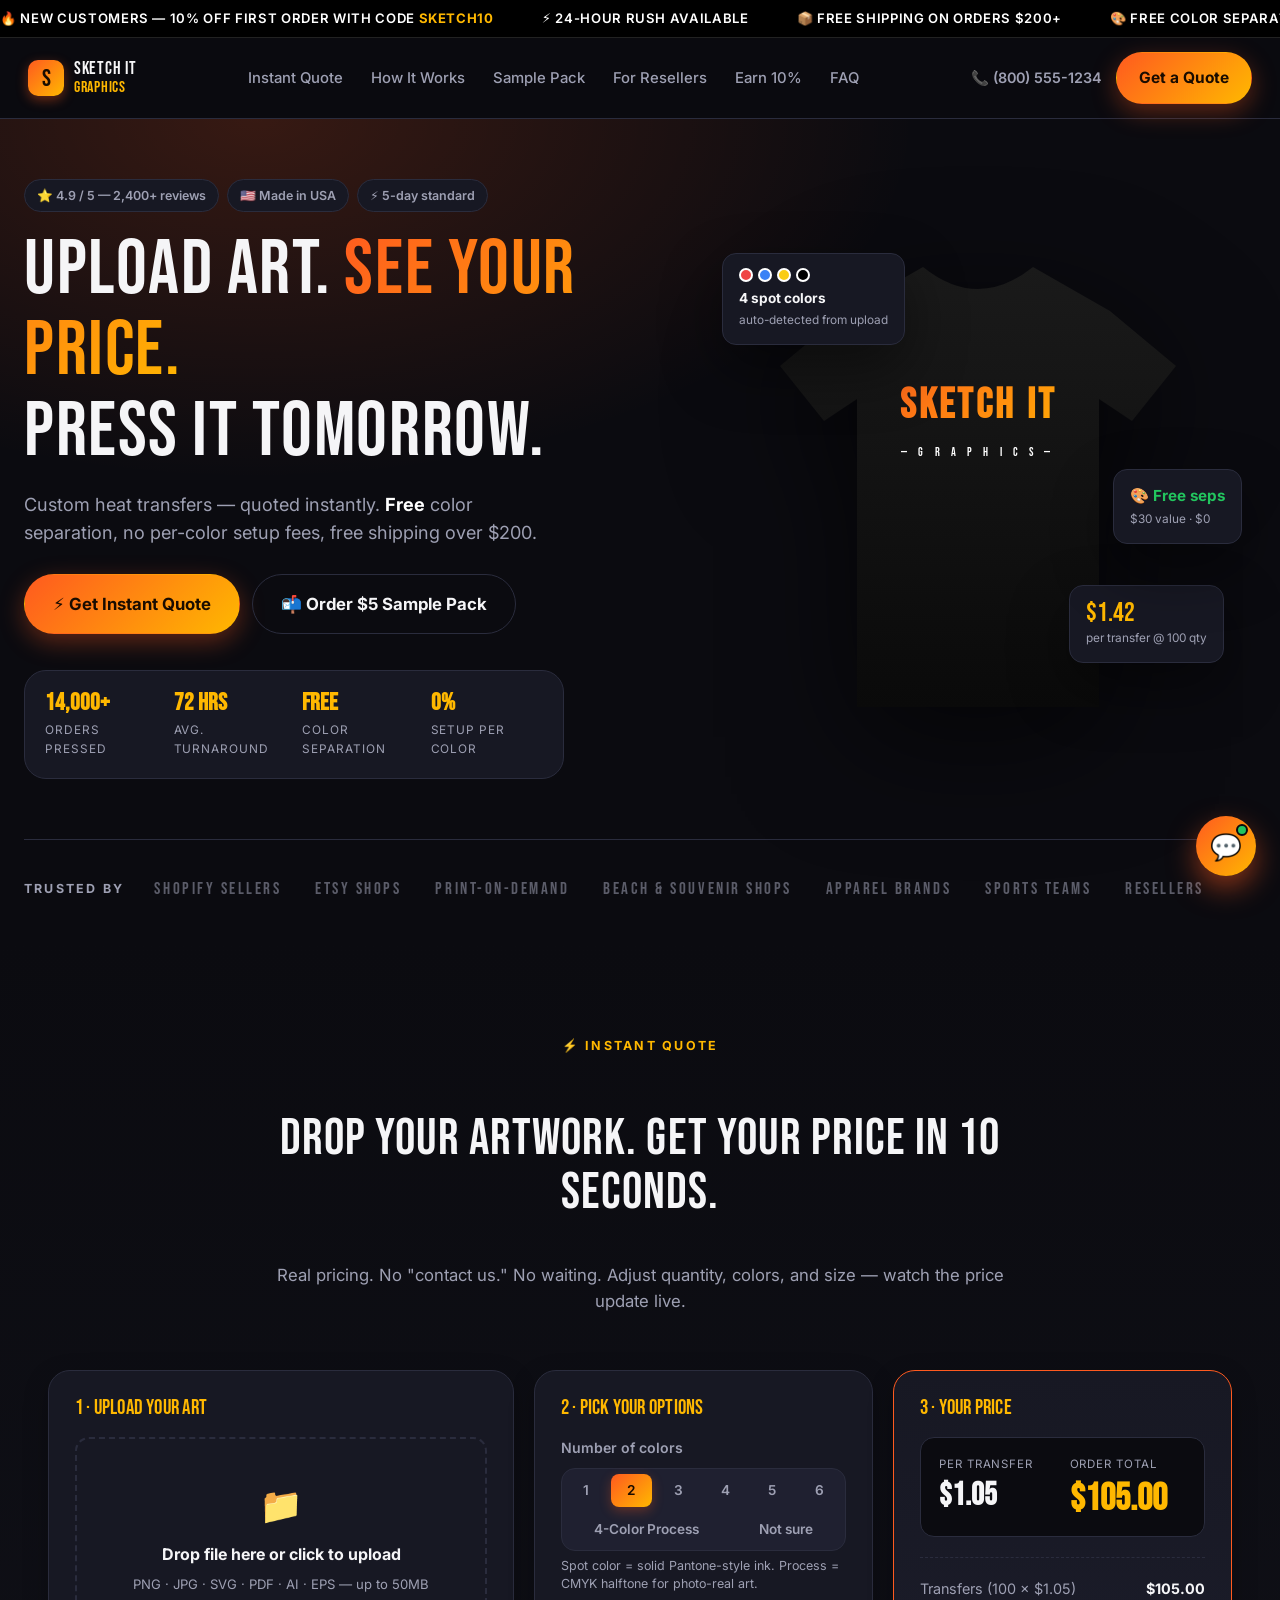
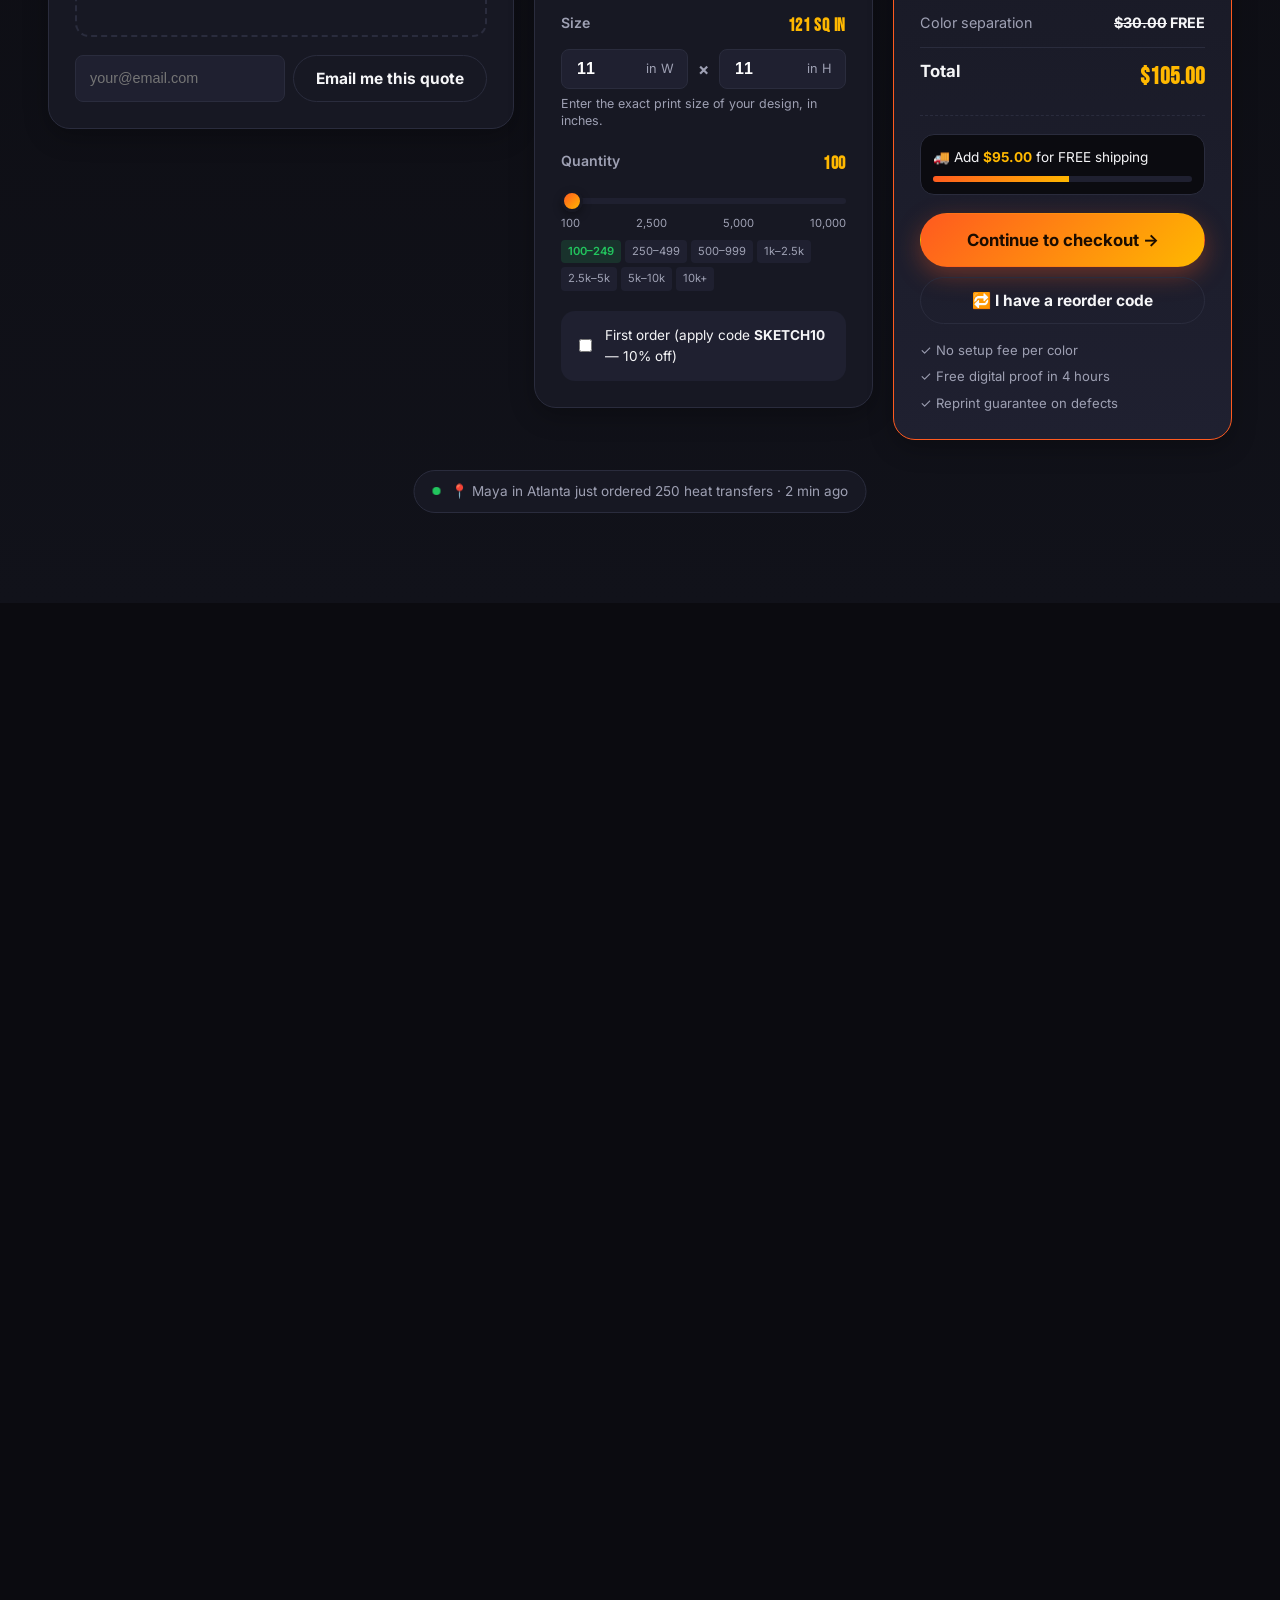
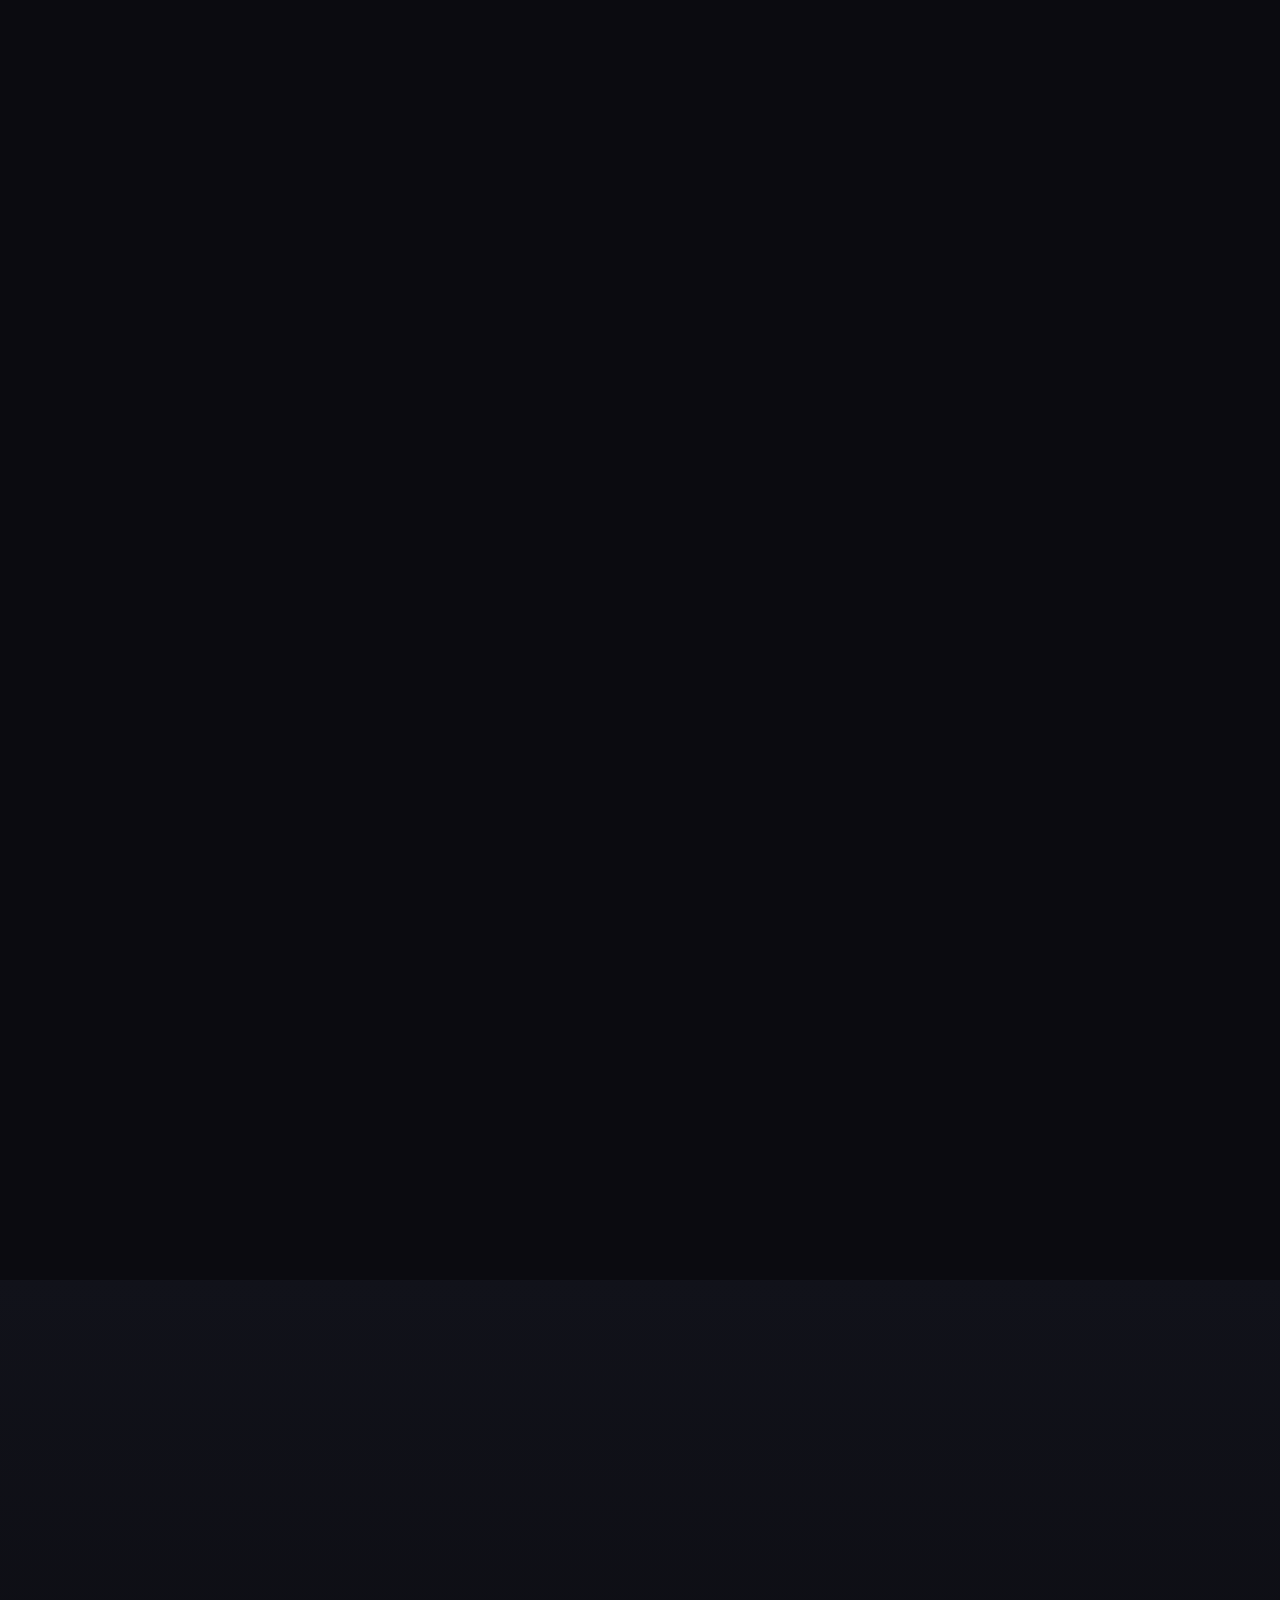
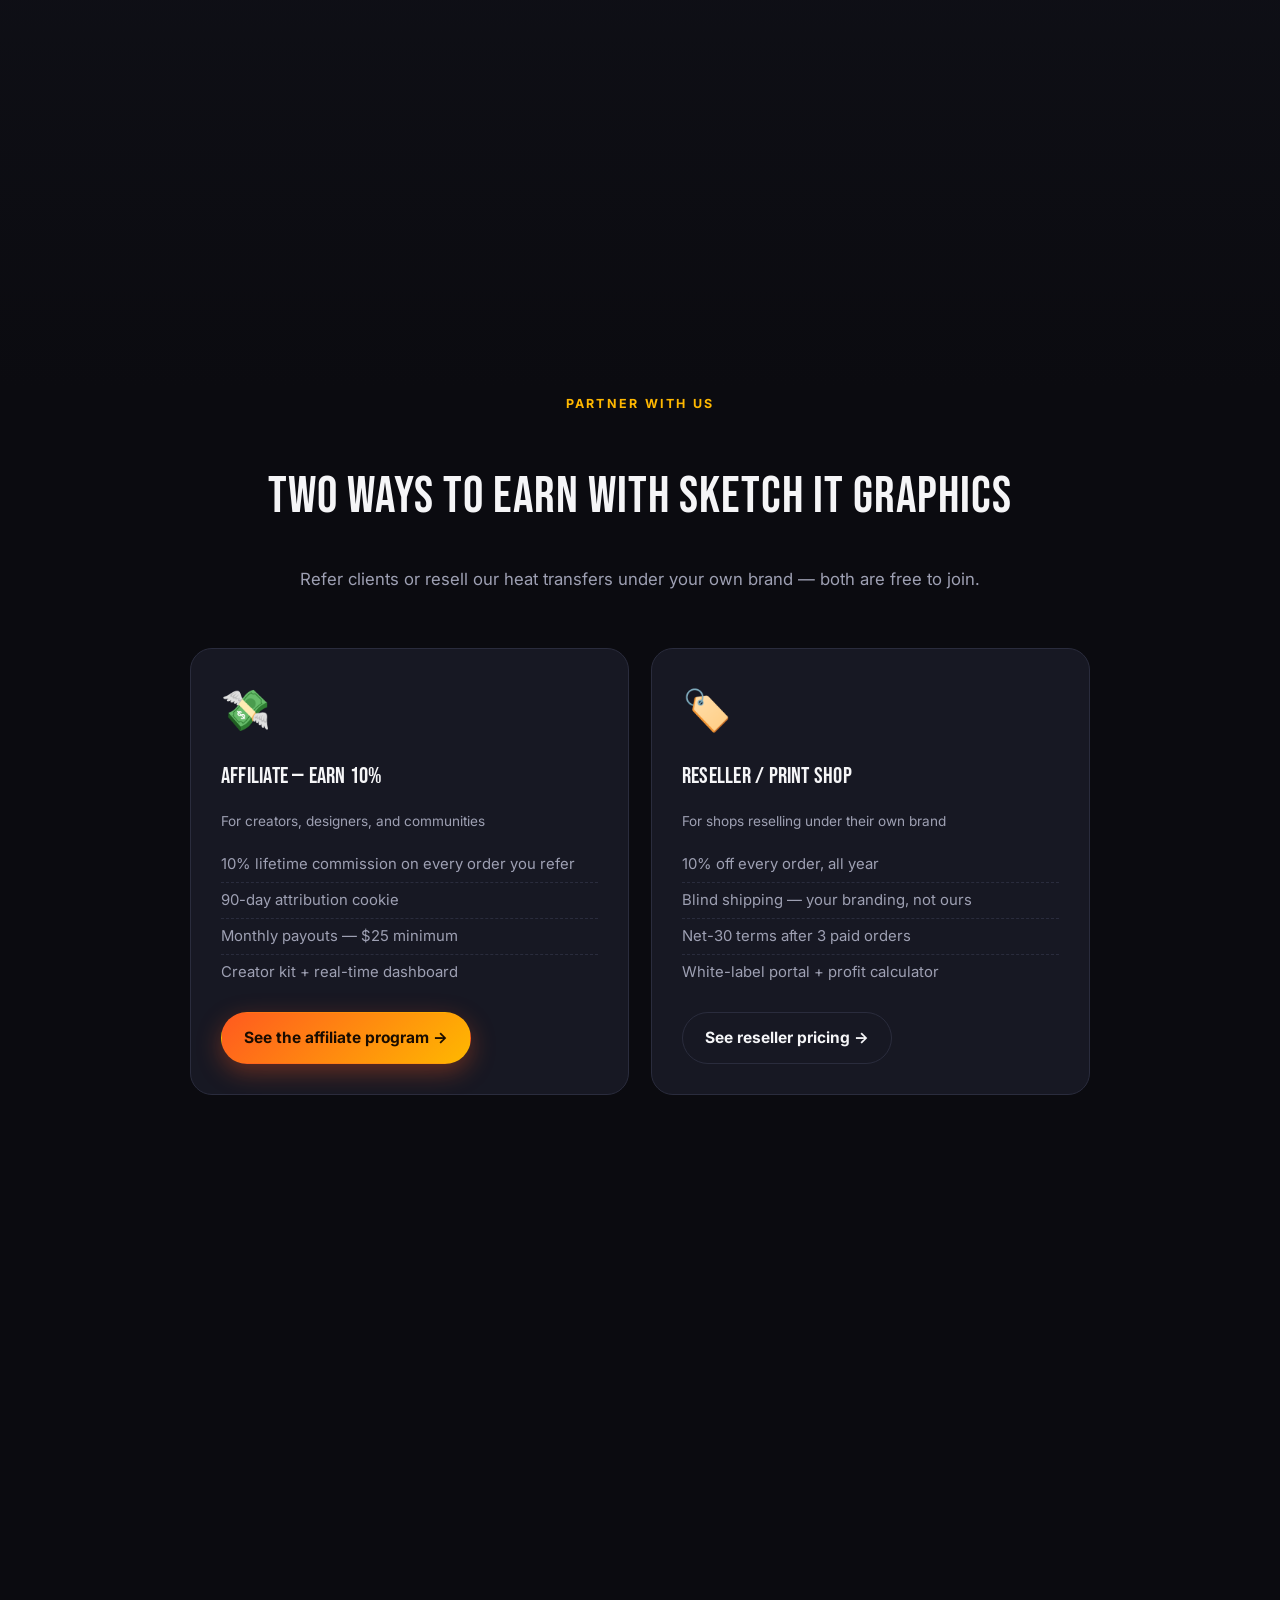
==== commit 32f90315: "Single-product reframe + free color separation + real separation API - Color separation now FREE (wa" ====
--- a/index.html
+++ b/index.html
@@ -5,9 +5,9 @@
 <meta name="viewport" content="width=device-width,initial-scale=1,viewport-fit=cover" />
 
 <!-- Primary -->
-<title>Custom Heat Transfers · Plastisol, DTF & Screen Print — Sketch It Graphics</title>
-<meta name="description" content="Upload artwork and get an instant quote on custom heat transfers — plastisol, DTF gang sheets, and screen-print transfers. Flat $30 color separation, no per-color setup fees, 5-day standard turnaround, 24-hour rush available, free US shipping over $200." />
-<meta name="keywords" content="custom heat transfers, plastisol heat transfers, DTF gang sheets, screen print transfers, custom DTF transfers, heat transfer printing, instant heat transfer quote, wholesale heat transfers, custom apparel printing, transfer paper" />
+<title>Custom Heat Transfers · Instant Online Quotes — Sketch It Graphics</title>
+<meta name="description" content="Upload artwork and get an instant quote on custom heat transfers. Free color separation, no per-color setup fees, 5-day standard turnaround, rush available, free US shipping over $200." />
+<meta name="keywords" content="custom heat transfers, heat transfer printing, instant heat transfer quote, wholesale heat transfers, custom apparel transfers, free color separation, press-ready transfers, custom apparel printing" />
 <meta name="author" content="Sketch It Graphics" />
 <meta name="robots" content="index,follow,max-snippet:-1,max-image-preview:large,max-video-preview:-1" />
 <meta name="googlebot" content="index,follow" />
@@ -31,8 +31,8 @@
 <meta property="og:type" content="website" />
 <meta property="og:locale" content="en_US" />
 <meta property="og:url" content="https://sketchitgraphics.com/" />
-<meta property="og:title" content="Custom Heat Transfers · Plastisol, DTF & Screen Print" />
-<meta property="og:description" content="Upload art, see your price in 10 seconds. Flat $30 color separation. 5-day standard, 24-hour rush. Free US shipping over $200." />
+<meta property="og:title" content="Custom Heat Transfers · Instant Online Quotes" />
+<meta property="og:description" content="Upload art, see your price in 10 seconds. Free color separation. 5-day standard, 24-hour rush. Free US shipping over $200." />
 <meta property="og:image" content="https://sketchitgraphics.com/og-image.png" />
 <meta property="og:image:width" content="1200" />
 <meta property="og:image:height" content="630" />
@@ -43,7 +43,7 @@
 <meta name="twitter:site" content="@sketchitgfx" />
 <meta name="twitter:creator" content="@sketchitgfx" />
 <meta name="twitter:title" content="Custom Heat Transfers · Instant Quotes — Sketch It Graphics" />
-<meta name="twitter:description" content="Plastisol, DTF, and screen-print transfers quoted instantly. $30 flat color separation. Made in the USA." />
+<meta name="twitter:description" content="Custom heat transfers quoted instantly. Free color separation. Made in the USA." />
 <meta name="twitter:image" content="https://sketchitgraphics.com/og-image.png" />
 <meta name="twitter:image:alt" content="Custom heat transfer mockup with instant pricing" />
 
@@ -90,7 +90,7 @@
       "url": "https://sketchitgraphics.com/",
       "logo": "https://sketchitgraphics.com/logo.png",
       "image": "https://sketchitgraphics.com/og-image.png",
-      "description": "Custom heat transfer printing — plastisol, DTF gang sheets, and screen-print transfers with instant online quotes and flat $30 color separation.",
+      "description": "Custom heat transfer printing with instant online quotes and free color separation.",
       "foundingDate": "2024",
       "email": "hello@sketchitgraphics.com",
       "telephone": "+1-800-555-1234",
@@ -162,44 +162,22 @@
             "@type": "Offer",
             "itemOffered": {
               "@type": "Service",
-              "name": "Plastisol Heat Transfers",
-              "description": "Custom plastisol screen-printed heat transfers for 1–6 spot color designs. Durable, screen-print feel, Pantone color matching.",
+              "name": "Custom Heat Transfers",
+              "description": "Press-ready custom heat transfers for apparel — full color or spot color, durable soft-hand finish, with free color separation and instant online quotes.",
               "serviceType": "Custom heat transfer printing",
               "provider": { "@id": "https://sketchitgraphics.com/#organization" }
             },
-            "priceSpecification": { "@type":"PriceSpecification","price":"0.85","priceCurrency":"USD","unitText":"per transfer" }
-          },
-          {
-            "@type": "Offer",
-            "itemOffered": {
-              "@type": "Service",
-              "name": "DTF Gang Sheets",
-              "description": "Direct-to-film transfer gang sheets — full-color photo-real printing with unlimited colors, soft hand, low MOQ.",
-              "serviceType": "Direct-to-film transfer printing",
-              "provider": { "@id": "https://sketchitgraphics.com/#organization" }
-            },
-            "priceSpecification": { "@type":"PriceSpecification","price":"5.50","priceCurrency":"USD","unitText":"per linear foot" }
-          },
-          {
-            "@type": "Offer",
-            "itemOffered": {
-              "@type": "Service",
-              "name": "Screen-Print Transfers",
-              "description": "True silkscreened heat transfers for bulk uniform runs, athletic wear, and longest wash life (50+ washes).",
-              "serviceType": "Screen-print heat transfer printing",
-              "provider": { "@id": "https://sketchitgraphics.com/#organization" }
-            },
-            "priceSpecification": { "@type":"PriceSpecification","price":"0.62","priceCurrency":"USD","unitText":"per transfer" }
+            "priceSpecification": { "@type":"PriceSpecification","price":"0.85","priceCurrency":"USD","unitText":"per transfer, from" }
           },
           {
             "@type": "Offer",
             "itemOffered": {
               "@type": "Service",
               "name": "Color Separation",
-              "description": "Flat $30 color separation for spot-color and process-color artwork — no per-color setup fees.",
+              "description": "Free color separation for spot-color and process-color artwork — no flat fee, no per-color setup fees. Order with us and the print-ready files are yours free; keep them without ordering for a one-time $15, credited back on your first order.",
               "provider": { "@id": "https://sketchitgraphics.com/#organization" }
             },
-            "priceSpecification": { "@type":"PriceSpecification","price":"30.00","priceCurrency":"USD","unitText":"flat per order" }
+            "priceSpecification": { "@type":"PriceSpecification","price":"0.00","priceCurrency":"USD","unitText":"free with your order" }
           }
         ]
       }
@@ -208,16 +186,16 @@
       "@type": "Product",
       "@id": "https://sketchitgraphics.com/#product-heat-transfers",
       "name": "Custom Heat Transfers",
-      "description": "Custom heat transfers printed in the USA — plastisol, DTF gang sheets, and screen-print transfers. Instant online quotes, $30 flat color separation, 5-day standard turnaround.",
+      "description": "Custom heat transfers printed in the USA. Instant online quotes, free color separation, 5-day standard turnaround.",
       "image": "https://sketchitgraphics.com/og-image.png",
       "brand": { "@id": "https://sketchitgraphics.com/#organization" },
       "category": "Apparel decoration / heat transfer printing",
       "offers": {
         "@type": "AggregateOffer",
         "priceCurrency": "USD",
-        "lowPrice": "0.62",
+        "lowPrice": "0.85",
         "highPrice": "2.10",
-        "offerCount": "12",
+        "offerCount": "7",
         "availability": "https://schema.org/InStock",
         "seller": { "@id": "https://sketchitgraphics.com/#organization" }
       },
@@ -237,7 +215,7 @@
           "@type": "Review",
           "author": {"@type":"Person","name":"Jenna R."},
           "reviewRating": {"@type":"Rating","ratingValue":"5","bestRating":"5"},
-          "reviewBody": "Color separation for $30 flat instead of $30 per color saved me $150 on my first job. Quality is identical to my old supplier."
+          "reviewBody": "Free color separation instead of $30 per color saved me $180 in setup on my first job. Quality is identical to my old supplier."
         },
         {
           "@type": "Review",
@@ -259,10 +237,10 @@
       "mainEntity": [
         {
           "@type": "Question",
-          "name": "Why is color separation flat $30 instead of per-color?",
+          "name": "Is color separation really free?",
           "acceptedAnswer": {
             "@type": "Answer",
-            "text": "Most heat transfer shops charge $30–50 per color, so a 6-color design costs $180–300 in setup alone. We absorb that cost across our larger order book and charge one flat $30 fee no matter how many colors — up to 6 spot colors or full process. It's the #1 reason print shops switch to us."
+            "text": "Yes. Most heat transfer shops charge $30–50 per color, so a 6-color design costs $180–300 in setup alone. We separate your artwork for free — no per-color fees and no flat fee, up to 6 spot colors or full process. Order with us and your separations stay free. Decide not to print with us? Keep the print-ready separated files for a one-time $15, credited back in full the moment you place your first order. It's the #1 reason print shops switch to us."
           }
         },
         {
@@ -275,18 +253,10 @@
         },
         {
           "@type": "Question",
-          "name": "What is the difference between plastisol, DTF, and screen-print transfers?",
-          "acceptedAnswer": {
-            "@type": "Answer",
-            "text": "Plastisol transfers use screened plastisol ink on release paper — durable, classic feel, best for 1–6 spot colors. DTF (direct-to-film) prints full-color CMYK plus white onto film with powdered adhesive — unlimited colors, soft hand, low MOQ. Screen-print transfers are true silkscreened layers offering the longest wash life — best for bulk uniform runs of 250 or more."
-          }
-        },
-        {
-          "@type": "Question",
           "name": "What is your turnaround time on custom heat transfers?",
           "acceptedAnswer": {
             "@type": "Answer",
-            "text": "Standard turnaround is 5 business days from proof approval. Rush options are 72-hour (+$20), 48-hour (+$35), and 24-hour (+$45). A free digital proof is returned within 4 business hours of upload."
+            "text": "Standard turnaround is 5 business days from proof approval. Need it faster? Rush production is available on request. A free digital proof is returned within 4 business hours of upload."
           }
         },
         {
@@ -302,7 +272,7 @@
           "name": "What is the minimum order for custom heat transfers?",
           "acceptedAnswer": {
             "@type": "Answer",
-            "text": "25 transfers minimum for plastisol and screen-print transfers. 1 linear foot minimum for DTF gang sheets (about 24 by 12 inches of artwork). Below 25 transfers, DTF is almost always your best option."
+            "text": "The minimum order is 100 pieces. Orders of 10,000 or more qualify for custom volume pricing — just contact us."
           }
         },
         {
@@ -319,14 +289,6 @@
           "acceptedAnswer": {
             "@type": "Answer",
             "text": "We ship to the USA and Canada via USPS and UPS. International orders over $150 ship via DHL with the customer paying duties. Email us first for quotes outside North America."
-          }
-        },
-        {
-          "@type": "Question",
-          "name": "How does the affiliate program work? Is it really 10% forever?",
-          "acceptedAnswer": {
-            "@type": "Answer",
-            "text": "Yes. Sign up free, get a unique referral link, and anyone who orders through it is tagged to you for life. Every order they place — first order, reorders, rush jobs, gang sheets — pays you 10% of the order subtotal. Tracking uses a 90-day cookie plus permanent customer association on first purchase. Payouts are monthly via PayPal, Stripe, or ACH ($25 minimum). Hit $10k lifetime earnings and your rate becomes 15%; $50k bumps you to 20%."
           }
         }
       ]
@@ -337,7 +299,7 @@
       "itemListElement": [
         { "@type":"ListItem", "position":1, "name":"Home", "item":"https://sketchitgraphics.com/" },
         { "@type":"ListItem", "position":2, "name":"Instant Quote", "item":"https://sketchitgraphics.com/#quote" },
-        { "@type":"ListItem", "position":3, "name":"Transfers", "item":"https://sketchitgraphics.com/#products" }
+        { "@type":"ListItem", "position":3, "name":"Sample Pack", "item":"https://sketchitgraphics.com/#samples" }
       ]
     },
     {
@@ -347,7 +309,7 @@
       "description": "Get a custom heat transfer order from artwork to delivery in 5 days.",
       "totalTime": "PT5D",
       "step": [
-        { "@type":"HowToStep", "position":1, "name":"Upload artwork and get an instant quote", "text":"Drag your artwork into the quote tool. The system auto-detects color count and recommends the best transfer type (plastisol, DTF, or screen-print). Price updates live as you adjust quantity, size, and turnaround." },
+        { "@type":"HowToStep", "position":1, "name":"Upload artwork and get an instant quote", "text":"Drag your artwork into the quote tool. The system auto-detects color count and sizes your design. Price updates live as you adjust colors, size, and quantity." },
         { "@type":"HowToStep", "position":2, "name":"Receive a free digital proof in 4 hours", "text":"Within 4 business hours you receive a digital proof showing exact colors, sizing, and placement on a garment mockup." },
         { "@type":"HowToStep", "position":3, "name":"Approve and we print", "text":"One click to approve your proof. We separate, screen, and press your transfers, then send you a tracking number the moment your order ships." },
         { "@type":"HowToStep", "position":4, "name":"Press at home with included instructions", "text":"Your transfers ship with simple press instructions (temperature, time, pressure). Save your reorder code to repeat the order in seconds." }
@@ -364,14 +326,14 @@
 <!-- Top promo bar -->
 <div class="promo-bar">
   <div class="promo-track">
-    <span>🔥 NEW CUSTOMERS — 15% OFF FIRST ORDER WITH CODE <b>SKETCH15</b></span>
+    <span>🔥 NEW CUSTOMERS — 10% OFF FIRST ORDER WITH CODE <b>SKETCH10</b></span>
     <span>⚡ 24-HOUR RUSH AVAILABLE</span>
     <span>📦 FREE SHIPPING ON ORDERS $200+</span>
-    <span>🎨 $30 FLAT COLOR SEPARATION — NO PER-COLOR FEES</span>
-    <span>🔥 NEW CUSTOMERS — 15% OFF FIRST ORDER WITH CODE <b>SKETCH15</b></span>
+    <span>🎨 FREE COLOR SEPARATION — KEEP THE FILES WHEN YOU ORDER</span>
+    <span>🔥 NEW CUSTOMERS — 10% OFF FIRST ORDER WITH CODE <b>SKETCH10</b></span>
     <span>⚡ 24-HOUR RUSH AVAILABLE</span>
     <span>📦 FREE SHIPPING ON ORDERS $200+</span>
-    <span>🎨 $30 FLAT COLOR SEPARATION — NO PER-COLOR FEES</span>
+    <span>🎨 FREE COLOR SEPARATION — KEEP THE FILES WHEN YOU ORDER</span>
   </div>
 </div>
 
@@ -383,11 +345,10 @@
   </a>
   <nav class="nav-links">
     <a href="#quote">Instant Quote</a>
-    <a href="#products">Transfers</a>
     <a href="#how">How It Works</a>
     <a href="#samples">Sample Pack</a>
-    <a href="#reseller">For Resellers</a>
-    <a href="#affiliate">Earn 10%</a>
+    <a href="/reseller.html">For Resellers</a>
+    <a href="/affiliate.html">Earn 10%</a>
     <a href="#faq">FAQ</a>
   </nav>
   <div class="nav-cta">
@@ -407,7 +368,7 @@
         <span class="badge">⚡ 5-day standard</span>
       </div>
       <h1>Upload art. <span class="grad">See your price.</span><br/>Press it tomorrow.</h1>
-      <p class="hero-sub">Custom plastisol heat transfers, DTF gang sheets, and screen-print transfers — quoted instantly. Flat <b>$30</b> color separation, no per-color setup fees, free shipping over $200.</p>
+      <p class="hero-sub">Custom heat transfers — quoted instantly. <b>Free</b> color separation, no per-color setup fees, free shipping over $200.</p>
       <div class="hero-cta">
         <a href="#quote" class="btn btn-primary btn-xl">⚡ Get Instant Quote</a>
         <a href="#samples" class="btn btn-ghost btn-xl">📬 Order $5 Sample Pack</a>
@@ -415,7 +376,7 @@
       <div class="trust-row">
         <div><b>14,000+</b><span>orders pressed</span></div>
         <div><b>72 hrs</b><span>avg. turnaround</span></div>
-        <div><b>$30 flat</b><span>color separation</span></div>
+        <div><b>FREE</b><span>color separation</span></div>
         <div><b>0%</b><span>setup per color</span></div>
       </div>
     </div>
@@ -446,8 +407,8 @@
           <small>per transfer @ 100 qty</small>
         </div>
         <div class="floating-card card-3">
-          <div class="fc-stat">⚡ 24hr rush</div>
-          <small>+$45 flat</small>
+          <div class="fc-stat">🎨 Free seps</div>
+          <small>$30 value · $0</small>
         </div>
       </div>
     </div>
@@ -456,11 +417,11 @@
   <div class="brand-strip">
     <span>TRUSTED BY</span>
     <div class="brands">
-      <div>SHOPIFY MERCHANTS</div>
+      <div>SHOPIFY SELLERS</div>
       <div>ETSY SHOPS</div>
-      <div>LOCAL BANDS</div>
-      <div>SCREEN PRINTERS</div>
-      <div>UNIFORM CO.</div>
+      <div>PRINT-ON-DEMAND</div>
+      <div>BEACH &amp; SOUVENIR SHOPS</div>
+      <div>APPAREL BRANDS</div>
       <div>SPORTS TEAMS</div>
       <div>RESELLERS</div>
     </div>
@@ -473,7 +434,7 @@
     <div class="section-head">
       <span class="eyebrow">⚡ Instant Quote</span>
       <h2>Drop your artwork. Get your price in 10 seconds.</h2>
-      <p>Real pricing. No "contact us." No waiting. Adjust quantity, colors, size, and rush — watch the price update live.</p>
+      <p>Real pricing. No "contact us." No waiting. Adjust quantity, colors, and size — watch the price update live.</p>
     </div>
 
     <div class="quote-grid">
@@ -504,10 +465,15 @@
           </div>
           <div class="palette" id="palette"></div>
           <div class="analysis-row">
-            <span>Recommended print method</span>
+            <span>Recommended setup</span>
             <b id="recMethod">—</b>
           </div>
           <div class="analysis-tip" id="tip">💡 Tip: Vector files (AI/EPS/SVG) give the cleanest separations.</div>
+          <div class="sep-preview" id="sepPreview" hidden>
+            <div class="sep-preview-head"><b>🎨 Live color separation</b><small id="sepStatus">Separating…</small></div>
+            <img id="sepPreviewImg" alt="Color-separated print preview" />
+            <small class="sep-note">Real separation by our in-house engine — a press simulation of your plates.</small>
+          </div>
         </div>
 
         <div class="email-quote">
@@ -519,15 +485,6 @@
       <!-- MIDDLE: Options -->
       <div class="quote-card options-card">
         <h3>2 · Pick your options</h3>
-
-        <div class="opt">
-          <label>Transfer type</label>
-          <div class="seg" data-group="type">
-            <button class="seg-btn active" data-val="plastisol">Plastisol <small>screen-print feel</small></button>
-            <button class="seg-btn" data-val="dtf">DTF <small>full color, soft</small></button>
-            <button class="seg-btn" data-val="screen">Screen-Print <small>bulk runs</small></button>
-          </div>
-        </div>
 
         <div class="opt" id="colorOpt">
           <label>Number of colors</label>
@@ -539,36 +496,31 @@
             <button class="seg-btn" data-val="5">5</button>
             <button class="seg-btn" data-val="6">6</button>
             <button class="seg-btn" data-val="process">4-Color Process</button>
+            <button class="seg-btn" data-val="unsure">Not sure</button>
           </div>
           <small class="opt-hint" id="colorHint">Spot color = solid Pantone-style ink. Process = CMYK halftone for photo-real art.</small>
         </div>
 
         <div class="opt">
-          <label>Size <span class="opt-val" id="sizeVal">11" × 11"</span></label>
-          <input type="range" id="sizeRange" min="3" max="16" step="0.5" value="11" />
-          <div class="range-ticks"><span>3"</span><span>8"</span><span>13"</span><span>16"</span></div>
+          <label>Size <span class="opt-val" id="sizeVal">121 sq in</span></label>
+          <div class="size-fields">
+            <div class="dim-input"><input type="number" id="widthIn" min="0.5" max="40" step="0.25" value="11" inputmode="decimal" aria-label="width in inches" /><span>in W</span></div>
+            <span class="dim-x">×</span>
+            <div class="dim-input"><input type="number" id="heightIn" min="0.5" max="40" step="0.25" value="11" inputmode="decimal" aria-label="height in inches" /><span>in H</span></div>
+          </div>
+          <small class="opt-hint">Enter the exact print size of your design, in inches.</small>
         </div>
 
         <div class="opt">
           <label>Quantity <span class="opt-val" id="qtyVal">100</span></label>
-          <input type="range" id="qtyRange" min="25" max="1000" step="25" value="100" />
-          <div class="range-ticks"><span>25</span><span>250</span><span>500</span><span>1000+</span></div>
+          <input type="range" id="qtyRange" min="100" max="10000" step="50" value="100" />
+          <div class="range-ticks"><span>100</span><span>2,500</span><span>5,000</span><span>10,000</span></div>
           <div class="qty-tiers" id="qtyTiers"></div>
-        </div>
-
-        <div class="opt">
-          <label>Turnaround</label>
-          <div class="seg" data-group="rush">
-            <button class="seg-btn active" data-val="standard">Standard <small>5 biz days</small></button>
-            <button class="seg-btn" data-val="r72">72hr <small>+$20</small></button>
-            <button class="seg-btn" data-val="r48">48hr <small>+$35</small></button>
-            <button class="seg-btn" data-val="r24">24hr <small>+$45</small></button>
-          </div>
+          <div class="qty-contact" id="qtyContact" hidden>Need <b>10,000+</b>? <a href="tel:+18005551234">Contact us</a> for custom volume pricing.</div>
         </div>
 
         <div class="opt-toggles">
-          <label class="toggle"><input type="checkbox" id="firstOrder" /> <span>First order (apply code <b>SKETCH15</b> — 15% off)</span></label>
-          <label class="toggle"><input type="checkbox" id="resellerCheck" /> <span>I'm a reseller / printer (wholesale pricing)</span></label>
+          <label class="toggle"><input type="checkbox" id="firstOrder" /> <span>First order (apply code <b>SKETCH10</b> — 10% off)</span></label>
         </div>
       </div>
 
@@ -588,10 +540,8 @@
 
         <div class="price-breakdown">
           <div class="bd-row"><span>Transfers (<span id="bdQty">100</span> × <span id="bdEach">$1.42</span>)</span><b id="bdSub">$142.00</b></div>
-          <div class="bd-row"><span>Color separation (flat)</span><b>$30.00</b></div>
-          <div class="bd-row" id="rushRow" hidden><span>Rush fee</span><b id="bdRush">+$0</b></div>
-          <div class="bd-row discount" id="discRow" hidden><span>SKETCH15 discount</span><b id="bdDisc">−$0</b></div>
-          <div class="bd-row reseller" id="resellerRow" hidden><span>Reseller discount (15%)</span><b id="bdReseller">−$0</b></div>
+          <div class="bd-row"><span>Color separation</span><b><s>$30.00</s> FREE</b></div>
+          <div class="bd-row discount" id="discRow" hidden><span>SKETCH10 discount</span><b id="bdDisc">−$0</b></div>
           <div class="bd-row total"><span>Total</span><b id="bdTotal">$172.00</b></div>
         </div>
 
@@ -616,60 +566,7 @@
     <!-- Live social proof -->
     <div class="live-proof">
       <span class="pulse"></span>
-      <span id="liveProof">📍 Maya in Atlanta just ordered 250 DTF transfers · 2 min ago</span>
-    </div>
-  </div>
-</section>
-
-<!-- PRODUCTS / TRANSFER TYPES -->
-<section class="products" id="products">
-  <div class="container">
-    <div class="section-head">
-      <span class="eyebrow">Transfer types</span>
-      <h2>Pick the right transfer for the job</h2>
-      <p>Three production methods, one streamlined ordering experience. Not sure which? Our system recommends one based on your artwork.</p>
-    </div>
-    <div class="product-grid">
-      <div class="product-card">
-        <div class="product-icon">🖨️</div>
-        <h3>Plastisol Transfers</h3>
-        <p class="product-tag">Best for: 1–6 spot color designs, bold prints, hot peel</p>
-        <ul>
-          <li>Screen-print feel and durability</li>
-          <li>Stretchy, soft-hand options</li>
-          <li>50–10,000+ qty sweet spot</li>
-          <li>Pantone color matching</li>
-        </ul>
-        <div class="product-price">From <b>$0.85</b> / transfer</div>
-        <a href="#quote" class="btn btn-ghost">Quote plastisol →</a>
-      </div>
-      <div class="product-card featured">
-        <div class="ribbon">Most popular</div>
-        <div class="product-icon">🌈</div>
-        <h3>DTF Gang Sheets</h3>
-        <p class="product-tag">Best for: Photo-real art, unlimited colors, low MOQ</p>
-        <ul>
-          <li>Unlimited colors — no separations</li>
-          <li>Gang multiple designs per sheet</li>
-          <li>Press to cotton, poly, blends, nylon</li>
-          <li>22" wide sheets, sold by the foot</li>
-        </ul>
-        <div class="product-price">From <b>$5.50</b> / linear foot</div>
-        <a href="#quote" class="btn btn-primary">Quote DTF →</a>
-      </div>
-      <div class="product-card">
-        <div class="product-icon">🎨</div>
-        <h3>Screen-Print Transfers</h3>
-        <p class="product-tag">Best for: Bulk uniform runs, athletic wear, longest life</p>
-        <ul>
-          <li>True silkscreen layers</li>
-          <li>Best durability (50+ washes)</li>
-          <li>Press now or store 6+ months</li>
-          <li>250+ MOQ for best pricing</li>
-        </ul>
-        <div class="product-price">From <b>$0.62</b> / transfer</div>
-        <a href="#quote" class="btn btn-ghost">Quote screen-print →</a>
-      </div>
+      <span id="liveProof">📍 Maya in Atlanta just ordered 250 heat transfers · 2 min ago</span>
     </div>
   </div>
 </section>
@@ -685,7 +582,7 @@
       <div class="step">
         <div class="step-num">1</div>
         <h3>Upload + Quote</h3>
-        <p>Drag in your file. Our tool auto-detects colors and recommends the right transfer type. Price updates live.</p>
+        <p>Drag in your file. Our tool auto-detects colors and sizes your design. Price updates live.</p>
       </div>
       <div class="step">
         <div class="step-num">2</div>
@@ -712,7 +609,7 @@
     <div class="samples-copy">
       <span class="eyebrow">📬 $5 Sample Pack</span>
       <h2>Feel it before you commit.</h2>
-      <p>Get 8 sample transfers shipped to you — plastisol, DTF, soft-hand, glow-in-dark, metallic, reflective, puff, and athletic stretch. Press them. Wash them. Then come back and order with confidence.</p>
+      <p>Get 8 sample transfers shipped to you — matte, full-color, soft-hand, glow-in-dark, metallic, reflective, puff, and athletic stretch. Press them. Wash them. Then come back and order with confidence.</p>
       <ul class="sample-list">
         <li>✓ 8 transfer styles, ready to press</li>
         <li>✓ Press instruction card included</li>
@@ -727,8 +624,8 @@
     </div>
     <div class="samples-visual">
       <div class="sample-stack">
-        <div class="sp sp-1">PLASTISOL</div>
-        <div class="sp sp-2">DTF</div>
+        <div class="sp sp-1">MATTE</div>
+        <div class="sp sp-2">FULL-COLOR</div>
         <div class="sp sp-3">SOFT-HAND</div>
         <div class="sp sp-4">GLOW</div>
         <div class="sp sp-5">METALLIC</div>
@@ -740,219 +637,39 @@
   </div>
 </section>
 
-<!-- RESELLER -->
-<section class="reseller" id="reseller">
-  <div class="container">
-    <div class="section-head light">
-      <span class="eyebrow">For resellers + print shops</span>
-      <h2>White-label transfers + a profit calculator that pays for itself.</h2>
-      <p>Sign up free. Get 15% off every order, blind-ship to your customers, and use our reseller portal to instantly quote your clients.</p>
-    </div>
-
-    <div class="reseller-grid">
-      <div class="reseller-card">
-        <h3>📈 Profit Calculator</h3>
-        <p class="rc-sub">See what you make per shirt at your selling price.</p>
-        <div class="rc-row">
-          <label>Your cost / transfer</label>
-          <div class="rc-input"><span>$</span><input type="number" id="rcCost" value="1.42" step="0.01" /></div>
-        </div>
-        <div class="rc-row">
-          <label>Blank shirt cost</label>
-          <div class="rc-input"><span>$</span><input type="number" id="rcShirt" value="3.50" step="0.01" /></div>
-        </div>
-        <div class="rc-row">
-          <label>Your retail price</label>
-          <div class="rc-input"><span>$</span><input type="number" id="rcRetail" value="25.00" step="0.01" /></div>
-        </div>
-        <div class="rc-row">
-          <label>Units</label>
-          <div class="rc-input"><input type="number" id="rcUnits" value="100" step="1" /></div>
-        </div>
-        <div class="rc-result">
-          <div><span>Margin / shirt</span><b id="rcMargin">$20.08</b></div>
-          <div><span>Total profit</span><b id="rcProfit">$2,008.00</b></div>
-          <div><span>Margin %</span><b id="rcPct">80%</b></div>
-        </div>
-      </div>
-
-      <div class="reseller-card">
-        <h3>🎁 Reseller perks</h3>
-        <ul class="perks">
-          <li>✓ <b>15% off</b> every order, all year</li>
-          <li>✓ <b>Blind shipping</b> — your branding, your customer never sees ours</li>
-          <li>✓ <b>Net-30 terms</b> after 3 paid orders</li>
-          <li>✓ <b>Reseller portal</b> — quote clients in seconds, white-labeled</li>
-          <li>✓ <b>Dedicated rep</b> + text-message support</li>
-          <li>✓ Free <b>custom Pantone library</b> stored for repeat clients</li>
-        </ul>
-        <a href="#" class="btn btn-primary btn-block">Apply for reseller account →</a>
-        <small class="micro">Approval in 1 business day. Free to join.</small>
-      </div>
-    </div>
-  </div>
-</section>
-
-<!-- AFFILIATE -->
-<section class="affiliate" id="affiliate">
+<!-- PARTNERS (affiliate + reseller live on their own pages) -->
+<section class="partners" id="partners">
   <div class="container">
     <div class="section-head">
-      <span class="eyebrow">💸 Affiliate Program</span>
-      <h2>Earn <span class="grad">10% of every order</span> your referrals ever place.</h2>
-      <p>Not a one-time bounty. <b>Lifetime commission</b> — every reorder, every rush, every gang sheet your client buys from us pays you 10%. Forever.</p>
-    </div>
-
-    <div class="aff-grid">
-
-      <!-- Earnings calculator -->
-      <div class="aff-card aff-calc">
-        <h3>📈 What you'd earn</h3>
-        <p class="rc-sub">Adjust to your real audience. Lifetime commissions compound.</p>
-
-        <div class="rc-row">
-          <label>Clients you refer / month</label>
-          <div class="rc-input"><input type="number" id="afClients" value="5" step="1" min="0" /></div>
-        </div>
-        <div class="rc-row">
-          <label>Avg. order value</label>
-          <div class="rc-input"><span>$</span><input type="number" id="afAvg" value="220" step="10" min="0" /></div>
-        </div>
-        <div class="rc-row">
-          <label>Reorders per client / year</label>
-          <div class="rc-input"><input type="number" id="afReorders" value="6" step="1" min="0" /></div>
-        </div>
-        <div class="rc-row">
-          <label>Commission rate</label>
-          <div class="rc-input rc-locked"><span>%</span><input type="number" value="10" disabled /></div>
-        </div>
-
-        <div class="rc-result aff-result">
-          <div><span>Month 1</span><b id="afMonth1">$110</b></div>
-          <div><span>Year 1</span><b id="afYear1">$7,920</b></div>
-          <div><span>Year 3 (compounding)</span><b id="afYear3">$23,760</b></div>
-        </div>
-        <small class="micro">Assumes clients keep ordering at the same rate. Real numbers vary — track your actuals in your affiliate dashboard.</small>
-      </div>
-
-      <!-- Signup -->
-      <div class="aff-card aff-signup">
-        <h3>🎯 Apply in 30 seconds</h3>
-        <p class="rc-sub">No follower minimum. Approval within 1 business day.</p>
-        <form id="affForm" class="aff-form">
-          <label class="af-field">
-            <span>Full name</span>
-            <input type="text" id="afName" required placeholder="Jane Designer" />
-          </label>
-          <label class="af-field">
-            <span>Email</span>
-            <input type="email" id="afEmail" required placeholder="you@email.com" />
-          </label>
-          <label class="af-field">
-            <span>How will you promote us?</span>
-            <select id="afChannel" required>
-              <option value="">Pick one…</option>
-              <option>Instagram / TikTok / social</option>
-              <option>YouTube</option>
-              <option>Email list / newsletter</option>
-              <option>Blog / SEO content</option>
-              <option>Discord / community</option>
-              <option>I'm a designer with clients</option>
-              <option>I run a print/sign shop</option>
-              <option>Other</option>
-            </select>
-          </label>
-          <label class="af-field">
-            <span>Audience size or client volume <small>(optional)</small></span>
-            <input type="text" id="afAudience" placeholder="e.g. 18k IG followers, or 12 clients/month" />
-          </label>
-          <label class="af-field">
-            <span>Preferred referral code</span>
-            <div class="af-code-input">
-              <span class="af-prefix">sketchitgraphics.com/r/</span>
-              <input type="text" id="afCode" placeholder="janedesigner" pattern="[a-z0-9-]{3,20}" maxlength="20" />
-            </div>
-            <small class="af-hint" id="afCodeStatus">3–20 chars, lowercase letters, numbers, dashes.</small>
-          </label>
-          <label class="toggle af-terms">
-            <input type="checkbox" id="afAgree" required />
-            <span>I agree to the <a href="#" id="afTermsLink">affiliate terms</a> — no spam, no fake traffic, no incentivized clicks.</span>
-          </label>
-          <button class="btn btn-primary btn-block btn-xl" type="submit">Apply for affiliate account →</button>
-        </form>
-        <div class="aff-success" id="affSuccess" hidden>
-          <div class="success-mark">✓</div>
-          <h4>You're in.</h4>
-          <p>Your referral link is live. Bookmark your dashboard — first commission posts the moment a client of yours orders.</p>
-          <div class="success-link">
-            <code id="affLinkOut">sketchitgraphics.com/r/janedesigner</code>
-            <button class="btn btn-ghost" id="copyLink">Copy</button>
-          </div>
-          <button class="btn btn-ghost btn-block" id="viewDash">View sample dashboard ↓</button>
-        </div>
-      </div>
-
-      <!-- Dashboard preview -->
-      <div class="aff-card aff-dash" id="affDash">
-        <div class="dash-head">
-          <h3>📊 Your affiliate dashboard</h3>
-          <span class="dash-status"><span class="pulse"></span> Live preview</span>
-        </div>
-
-        <div class="dash-stats">
-          <div class="ds">
-            <span>This month</span>
-            <b>$1,284<sup>.50</sup></b>
-            <em class="up">↑ 22% vs last</em>
-          </div>
-          <div class="ds">
-            <span>Lifetime earnings</span>
-            <b>$11,408<sup>.00</sup></b>
-            <em class="muted">since Jan 2026</em>
-          </div>
-          <div class="ds">
-            <span>Active clients</span>
-            <b>47</b>
-            <em class="up">↑ 3 new</em>
-          </div>
-          <div class="ds">
-            <span>Conversion rate</span>
-            <b>14.2%</b>
-            <em class="muted">click → first order</em>
-          </div>
-        </div>
-
-        <div class="dash-section">
-          <div class="dash-label">Recent commissions</div>
-          <div class="dash-row"><span>InkLab Apparel</span><span class="pill pill-good">paid</span><b>+$48.20</b></div>
-          <div class="dash-row"><span>Brookhaven Bears</span><span class="pill pill-good">paid</span><b>+$31.50</b></div>
-          <div class="dash-row"><span>Sun Coast Marketing</span><span class="pill pill-pend">pending</span><b>+$92.40</b></div>
-          <div class="dash-row"><span>Mira's Studio</span><span class="pill pill-pend">pending</span><b>+$22.00</b></div>
-        </div>
-
-        <div class="dash-section">
-          <div class="dash-label">Your link</div>
-          <div class="dash-link">
-            <code id="dashLink">sketchitgraphics.com/r/your-code</code>
-            <button class="btn btn-ghost" id="dashCopy">Copy</button>
-          </div>
-          <div class="dash-share">
-            <a href="#" class="share-btn">📱 IG bio</a>
-            <a href="#" class="share-btn">🎥 TikTok</a>
-            <a href="#" class="share-btn">✉ Email</a>
-            <a href="#" class="share-btn">📄 PDF kit</a>
-          </div>
-        </div>
-      </div>
-    </div>
-
-    <!-- Perks strip -->
-    <div class="aff-perks">
-      <div class="ap"><b>🔁 Lifetime</b><span>10% on every reorder, no expiration</span></div>
-      <div class="ap"><b>🍪 90-day cookie</b><span>Long-window attribution across devices</span></div>
-      <div class="ap"><b>💳 Monthly payouts</b><span>PayPal, Stripe, or ACH — $25 minimum</span></div>
-      <div class="ap"><b>📈 Real-time tracking</b><span>See clicks, orders, and earnings live</span></div>
-      <div class="ap"><b>🎨 Creator kit</b><span>Logos, mockups, copy templates, sample videos</span></div>
-      <div class="ap"><b>🏆 Tier bonuses</b><span>15% rate after $10k, 20% after $50k lifetime</span></div>
+      <span class="eyebrow">Partner with us</span>
+      <h2>Two ways to earn with Sketch It Graphics</h2>
+      <p>Refer clients or resell our heat transfers under your own brand — both are free to join.</p>
+    </div>
+    <div class="product-grid partners-grid">
+      <div class="product-card">
+        <div class="product-icon">💸</div>
+        <h3>Affiliate — earn 10%</h3>
+        <p class="product-tag">For creators, designers, and communities</p>
+        <ul>
+          <li>10% lifetime commission on every order you refer</li>
+          <li>90-day attribution cookie</li>
+          <li>Monthly payouts — $25 minimum</li>
+          <li>Creator kit + real-time dashboard</li>
+        </ul>
+        <a href="/affiliate.html" class="btn btn-primary">See the affiliate program →</a>
+      </div>
+      <div class="product-card">
+        <div class="product-icon">🏷️</div>
+        <h3>Reseller / print shop</h3>
+        <p class="product-tag">For shops reselling under their own brand</p>
+        <ul>
+          <li>10% off every order, all year</li>
+          <li>Blind shipping — your branding, not ours</li>
+          <li>Net-30 terms after 3 paid orders</li>
+          <li>White-label portal + profit calculator</li>
+        </ul>
+        <a href="/reseller.html" class="btn btn-ghost">See reseller pricing →</a>
+      </div>
     </div>
   </div>
 </section>
@@ -972,7 +689,7 @@
       </div>
       <div class="review">
         <div class="stars">★★★★★</div>
-        <p>"Color separation for $30 flat instead of $30 per color saved me $150 on my first job. Quality is identical to my old supplier."</p>
+        <p>"Free color separation instead of $30 per color saved me $180 in setup on my first job. Quality is identical to my old supplier."</p>
         <div class="reviewer"><b>Jenna R.</b><span>Brooklyn · Apparel brand</span></div>
       </div>
       <div class="review">
@@ -998,20 +715,16 @@
     </div>
     <div class="faq-list">
       <details>
-        <summary>Why is color separation flat $30 instead of per-color?</summary>
-        <p>Most shops charge $30–50 per color, so a 6-color design costs you $180–300 just in setup. We absorb that cost across our larger order book and charge one flat $30 fee no matter how many colors — up to 6 spot colors or full process. This is our biggest differentiator and the #1 reason print shops switch to us.</p>
+        <summary>Is color separation really free?</summary>
+        <p>Most shops charge $30–50 per color, so a 6-color design costs you $180–300 just in setup. We separate your artwork for <b>free</b> — no per-color fees and no flat fee, up to 6 spot colors or full process. Order with us and your separations stay free forever. Not ready to print with us yet? Keep the print-ready files for a one-time <b>$15</b>, credited back in full when you place your first order. This is our biggest differentiator and the #1 reason print shops switch to us.</p>
       </details>
       <details>
         <summary>What file formats do you accept?</summary>
         <p>Vector preferred: <b>AI, EPS, PDF, SVG</b>. Raster accepted at 300 DPI minimum: <b>PNG, JPG, TIFF, PSD</b>. If your file isn't print-ready, our art team will fix it free for orders over $100, or for a flat $25 art-prep fee on smaller orders.</p>
       </details>
       <details>
-        <summary>What's the difference between plastisol, DTF, and screen-print transfers?</summary>
-        <p><b>Plastisol</b> uses screened plastisol ink on release paper — durable, classic feel, best for 1–6 spot colors. <b>DTF</b> (direct-to-film) prints full-color CMYK + white onto film, then powdered with adhesive — unlimited colors, soft hand, low MOQ. <b>Screen-print transfers</b> are true silkscreened layers offering the longest wash life — best for bulk uniform runs of 250+.</p>
-      </details>
-      <details>
         <summary>What's your turnaround time?</summary>
-        <p>Standard: <b>5 business days</b> from proof approval. Rush options: <b>72hr (+$20)</b>, <b>48hr (+$35)</b>, <b>24hr (+$45)</b>. Free digital proof returned within <b>4 business hours</b> of upload.</p>
+        <p>Standard: <b>5 business days</b> from proof approval. Need it faster? <b>Rush production</b> is available on request — just ask. Free digital proof returned within <b>4 business hours</b> of upload.</p>
       </details>
       <details>
         <summary>Do you offer a satisfaction guarantee?</summary>
@@ -1019,17 +732,13 @@
       </details>
       <details>
         <summary>What's the minimum order?</summary>
-        <p><b>25 transfers</b> for plastisol and screen-print. <b>1 linear foot</b> for DTF gang sheets (~24" × 12" of artwork). Below 25 transfers, DTF is almost always your best bet.</p>
+        <p><b>100 pieces</b> is our minimum order. Ordering <b>10,000+</b>? Contact us and we'll set you up with custom volume pricing.</p>
       </details>
       <details>
         <summary>Can I reorder a previous job?</summary>
         <p>Yes — every order ships with a <b>reorder code</b>. Enter it on the quote page and your exact specs + artwork load instantly. Reorders skip the proof step and ship in 3 business days.</p>
       </details>
       <details>
-        <summary>How does the affiliate program work? Is it really 10% forever?</summary>
-        <p>Yes — really. Sign up free, get a unique referral link, and anyone who orders through it gets tagged to you for life. Every order they place — first one, reorders, rush jobs, gang sheets — pays you <b>10%</b> of the order subtotal. We track via a 90-day cookie + permanent customer association on first purchase. Payouts are monthly via PayPal, Stripe, or ACH ($25 minimum). Hit $10k lifetime earnings and your rate bumps to 15%; $50k bumps to 20%.</p>
-      </details>
-      <details>
         <summary>Do you ship internationally?</summary>
         <p>USA + Canada via USPS/UPS. International orders ($150+) ship DHL, customer pays duties. Email us first for quotes outside North America.</p>
       </details>
@@ -1048,36 +757,35 @@
     <div class="seo-grid">
       <article class="seo-block">
         <h3>The cleanest way to buy custom heat transfers online</h3>
-        <p>Sketch It Graphics is a US-based custom heat transfer printer specializing in three production methods: <strong>plastisol heat transfers</strong>, <strong>DTF gang sheets</strong>, and <strong>screen-print transfers</strong>. We were built for the brands, print shops, bands, sports teams, and resellers who are tired of emailing artwork into a black hole and waiting two days for a quote.</p>
-        <p>Drop your artwork into our instant quote tool. Our software auto-detects the number of distinct colors in your design, recommends the right transfer method, and shows you real per-transfer pricing in under ten seconds. No "contact us." No surprise setup fees per color. No minimums hidden behind a sales rep.</p>
+        <p>Sketch It Graphics is a US-based custom heat transfer printer. We press your artwork onto durable, full-color, soft-hand heat transfers you apply yourself — built for the brands, print shops, bands, sports teams, and resellers who are tired of emailing artwork into a black hole and waiting two days for a quote.</p>
+        <p>Drop your artwork into our instant quote tool. Our software auto-detects the number of distinct colors in your design and shows you real per-transfer pricing in under ten seconds. No "contact us." No surprise setup fees per color. No minimums hidden behind a sales rep.</p>
       </article>
 
       <article class="seo-block">
-        <h3>Plastisol heat transfers vs. DTF vs. screen-print transfers</h3>
-        <p><strong>Plastisol heat transfers</strong> are the classic choice for 1–6 spot-color designs. They feel like a screen-printed shirt, last 40+ washes, and accept Pantone color matching. Best for bold logos, athletic wear, and branded merch in moderate runs (50–10,000+ units).</p>
-        <p><strong>DTF gang sheets</strong> (direct-to-film) print full-color CMYK artwork plus white onto film, then powder it with hot-melt adhesive. DTF supports unlimited colors, photo-real artwork, gradients, and tiny detail. It presses to cotton, polyester, blends, nylon, and even canvas. Perfect when your design has more than 6 colors or your order quantity is under 50 units.</p>
-        <p><strong>Screen-print transfers</strong> are true silkscreened ink layers on release paper. They produce the most durable, longest-lasting transfer available (50+ washes easily) and shine on bulk uniform runs of 250 or more. Order them now and press them six months from now — they store cleanly.</p>
+        <h3>What makes our custom heat transfers different</h3>
+        <p>Every order is one streamlined product: a press-ready custom heat transfer that handles everything from a clean 1–2 color logo to full-color, photo-real artwork with gradients and fine detail. They press to cotton, polyester, blends, nylon, and more, and hold up to 40+ washes with a soft hand.</p>
+        <p>Choose the finish that fits the job — standard matte, full-color, soft-hand, glow-in-the-dark, metallic, reflective, puff, or athletic stretch. Order a $5 sample pack to feel all eight before you commit, then upload your art and press at home with the instruction card we include in every shipment.</p>
       </article>
 
       <article class="seo-block">
-        <h3>$30 flat color separation — no per-color setup fees</h3>
-        <p>The industry standard is $30–$50 <em>per color</em> for color separation, meaning a six-color design can rack up $180–$300 in setup fees before you've printed a single transfer. We charge one flat <strong>$30 color separation fee</strong> for the entire order, no matter how many spot colors or whether you need full four-color process. DTF orders skip the separation fee entirely. Most of our print-shop customers tell us this single line item is why they switched.</p>
+        <h3>Free color separation — no flat fee, no per-color setup fees</h3>
+        <p>The industry standard is $30–$50 <em>per color</em> for color separation, meaning a six-color design can rack up $180–$300 in setup fees before you've printed a single transfer. We do it differently: <strong>color separation is free</strong> — no per-color fees and no flat fee, no matter how many spot colors or whether you need full four-color process. Order with us and your separations stay free for good; prefer to keep the print-ready files without ordering yet? It's a one-time <strong>$15</strong>, credited back in full the moment you place your first order. Most of our print-shop customers tell us free separations are why they switched.</p>
       </article>
 
       <article class="seo-block">
         <h3>Turnaround, shipping, and quality guarantee</h3>
-        <p>Standard turnaround is <strong>5 business days</strong> from digital-proof approval. We offer 72-hour, 48-hour, and 24-hour rush production for flat add-on fees. You get a free digital proof within 4 business hours of upload, and tracking the minute your transfers ship. Orders over $200 ship free in the lower 48 via USPS or UPS, and Canada is supported with calculated shipping.</p>
+        <p>Standard turnaround is <strong>5 business days</strong> from digital-proof approval. Rush production is available on request. You get a free digital proof within 4 business hours of upload, and tracking the minute your transfers ship. Orders over $200 ship free in the lower 48 via USPS or UPS, and Canada is supported with calculated shipping.</p>
         <p>Every order is backed by our <strong>reprint guarantee</strong>: if your transfers arrive defective, mis-printed, or off-proof, we reprint or refund — your choice. Press-quality issues (wrong temperature, time, or pressure) aren't covered, but we include a free press-instruction card with every shipment so you can dial it in the first time.</p>
       </article>
 
       <article class="seo-block">
         <h3>Built for resellers, print shops, and affiliate creators</h3>
-        <p>Sketch It Graphics has dedicated programs for two kinds of partners. Our <a href="#reseller">reseller program</a> offers a flat 15% off every order, blind shipping (your customer sees your branding, not ours), Net-30 terms after three paid orders, and a white-labeled portal you can use to quote your own clients in seconds. Our <a href="#affiliate">affiliate program</a> pays a lifetime 10% commission on every order from every customer you refer — not a one-time bounty, real recurring revenue with monthly payouts and a 90-day attribution window.</p>
+        <p>Sketch It Graphics has dedicated programs for two kinds of partners. Our <a href="/reseller.html">reseller program</a> offers a flat 10% off every order, blind shipping (your customer sees your branding, not ours), Net-30 terms after three paid orders, and a white-labeled portal you can use to quote your own clients in seconds. Our <a href="/affiliate.html">affiliate program</a> pays a lifetime 10% commission on every order from every customer you refer — not a one-time bounty, real recurring revenue with monthly payouts and a 90-day attribution window.</p>
       </article>
 
       <article class="seo-block">
         <h3>Who orders custom heat transfers from us</h3>
-        <p>Apparel brands launching small-batch drops. Local print shops who want better margins on outsourced work. Sports teams ordering uniforms and warm-ups. Schools and universities. Bands printing merch for tour. Etsy sellers and Shopify merchants. Sign shops adding apparel to their menu. Marketing agencies running branded swag for clients. Any business that needs a press-ready transfer — without paying for screens, ink, equipment, or staff — fits us perfectly.</p>
+        <p>Shopify and Etsy sellers. Print-on-demand shops fulfilling daily orders. Beach, boardwalk, and souvenir stores printing local designs on the spot. Apparel brands launching small-batch drops. Sports teams and schools ordering uniforms, warm-ups, and spirit wear. Resellers and print shops who want better margins on outsourced work. Marketing agencies running branded swag for clients. Any business that needs a press-ready transfer — without paying for screens, ink, equipment, or staff — fits us perfectly.</p>
       </article>
     </div>
   </div>
@@ -1109,18 +817,16 @@
       </div>
     </div>
     <div>
-      <h4>Products</h4>
-      <a href="#products">Plastisol transfers</a>
-      <a href="#products">DTF gang sheets</a>
-      <a href="#products">Screen-print transfers</a>
+      <h4>Product</h4>
+      <a href="#quote">Instant quote</a>
+      <a href="#about">Custom heat transfers</a>
       <a href="#samples">Sample pack</a>
     </div>
     <div>
-      <h4>Customers</h4>
-      <a href="#quote">Instant quote</a>
+      <h4>Programs</h4>
       <a href="#how">How it works</a>
-      <a href="#reseller">Reseller program</a>
-      <a href="#affiliate">Affiliate · earn 10%</a>
+      <a href="/reseller.html">Reseller program</a>
+      <a href="/affiliate.html">Affiliate · earn 10%</a>
       <a href="#faq">FAQ</a>
     </div>
     <div>
@@ -1152,7 +858,7 @@
   <div class="modal-box">
     <button class="modal-close" id="modalClose">✕</button>
     <div class="modal-eyebrow">⚡ Wait — first-time order?</div>
-    <h3>Save 15% on your first transfer order</h3>
+    <h3>Save 10% on your first transfer order</h3>
     <p>Drop your email and we'll send your code + a $5 sample pack offer.</p>
     <form id="exitForm">
       <input type="email" placeholder="your@email.com" required />
@@ -1162,43 +868,24 @@
   </div>
 </div>
 
-<!-- Cookie consent banner -->
-<div class="cookie-banner" id="cookieBanner" role="dialog" aria-labelledby="cookieTitle" aria-describedby="cookieDesc" hidden>
-  <div class="cookie-inner">
-    <div class="cookie-copy">
-      <h4 id="cookieTitle">🍪 Cookies on this site</h4>
-      <p id="cookieDesc">We use cookies to make the quote tool fast, remember your draft order, and track affiliate referrals. <a href="#" id="cookieMore">Customize</a> or accept to continue.</p>
-    </div>
-    <div class="cookie-actions">
-      <button class="btn btn-ghost" id="cookieReject">Reject all</button>
-      <button class="btn btn-ghost" id="cookieCustomize">Customize</button>
-      <button class="btn btn-primary" id="cookieAccept">Accept all</button>
-    </div>
-  </div>
-  <div class="cookie-prefs" id="cookiePrefs" hidden>
-    <label class="cookie-row">
-      <span><b>Strictly necessary</b><small>Required for the site to function. Cannot be disabled.</small></span>
-      <input type="checkbox" checked disabled />
-    </label>
-    <label class="cookie-row">
-      <span><b>Functional</b><small>Saves your in-progress quote and remembers preferences across visits.</small></span>
-      <input type="checkbox" id="ckFunc" checked />
-    </label>
-    <label class="cookie-row">
-      <span><b>Affiliate tracking</b><small>90-day referral cookie so affiliates get credited for your order.</small></span>
-      <input type="checkbox" id="ckAff" checked />
-    </label>
-    <label class="cookie-row">
-      <span><b>Analytics</b><small>Anonymous traffic stats so we know what to improve.</small></span>
-      <input type="checkbox" id="ckAna" checked />
-    </label>
-    <label class="cookie-row">
-      <span><b>Marketing</b><small>Ad measurement and retargeting (Meta, TikTok, Google).</small></span>
-      <input type="checkbox" id="ckMkt" />
-    </label>
-    <div class="cookie-prefs-actions">
-      <button class="btn btn-primary btn-block" id="cookieSavePrefs">Save my preferences</button>
-    </div>
+<!-- Checkout step — order summary + free color-separation offer -->
+<div class="modal" id="checkoutModal" hidden>
+  <div class="modal-box checkout">
+    <button class="modal-close" id="checkoutClose">✕</button>
+    <div class="modal-eyebrow">🎨 Color separation is on us</div>
+    <h3>Review your order</h3>
+    <p class="co-lead">Your professional color separation is <b>100% free</b> — no flat fee, no per-color setup. Here's your quote:</p>
+
+    <div class="co-summary" id="coSummary"><!-- populated by script.js --></div>
+
+    <div class="co-offer">
+      <b>🎁 Free separations — yours to keep</b>
+      <p>We separate your artwork and send a print-ready proof free. <b>Order with us and it stays free, forever.</b> Not ready to print with us yet? Keep the final separated files for a one-time <b>$15</b> — credited back in full the moment you place your first order. Either way, the work is yours.</p>
+    </div>
+
+    <button class="btn btn-primary btn-xl btn-block" id="coPlace">Place my order →</button>
+    <button class="btn btn-ghost btn-block" id="coKeepSeps">Just send my free separations</button>
+    <small class="micro">Free digital proof in 4 business hours · Reprint guarantee on defects</small>
   </div>
 </div>
 
@@ -1212,6 +899,7 @@
   }
 </script>
 
+<script src="common.js" defer></script>
 <script src="script.js" defer></script>
 </body>
 </html>
--- a/styles.css
+++ b/styles.css
@@ -49,35 +49,6 @@
   .sample-stack{transform:none}
   .sp{transform:none!important}
 }
-
-/* ============ COOKIE BANNER ============ */
-.cookie-banner{position:fixed;bottom:0;left:0;right:0;z-index:90;background:rgba(11,11,16,.98);backdrop-filter:blur(14px);border-top:1px solid var(--brand);box-shadow:0 -16px 40px rgba(0,0,0,.5);transform:translateY(110%);transition:transform .3s ease;padding:18px 24px}
-.cookie-banner.show{transform:translateY(0)}
-.cookie-banner[hidden]{display:none}
-.cookie-inner{max-width:1240px;margin:0 auto;display:flex;align-items:center;gap:24px;flex-wrap:wrap}
-.cookie-copy{flex:1;min-width:260px}
-.cookie-copy h4{margin:0 0 6px;font-family:Inter;font-size:1rem;font-weight:700}
-.cookie-copy p{margin:0;font-size:.88rem;color:var(--muted);line-height:1.5}
-.cookie-copy a{color:var(--brand-2);text-decoration:underline}
-.cookie-actions{display:flex;gap:8px;flex-wrap:wrap}
-.cookie-actions .btn{padding:11px 18px;font-size:.88rem}
-.cookie-prefs{max-width:1240px;margin:16px auto 0;padding-top:16px;border-top:1px solid var(--line);display:flex;flex-direction:column;gap:8px}
-.cookie-row{display:flex;align-items:center;justify-content:space-between;gap:16px;padding:10px 14px;background:var(--surface-2);border-radius:var(--r-sm);cursor:pointer}
-.cookie-row span{display:flex;flex-direction:column;gap:2px}
-.cookie-row b{font-size:.9rem;color:var(--text)}
-.cookie-row small{font-size:.78rem;color:var(--muted);line-height:1.4}
-.cookie-row input{accent-color:var(--brand);width:18px;height:18px}
-.cookie-prefs-actions{margin-top:6px}
-@media (max-width:640px){
-  .cookie-banner{padding:14px 16px}
-  .cookie-inner{flex-direction:column;align-items:stretch;gap:14px}
-  .cookie-actions{display:grid;grid-template-columns:1fr 1fr;gap:8px}
-  .cookie-actions .btn-primary{grid-column:span 2}
-  body.cookie-open{padding-bottom:180px}
-}
-
-/* When cookie banner is shown, slide sticky mobile bar out of the way */
-body.cookie-open .sticky-mobile{transform:translateY(200%);pointer-events:none;transition:transform .3s ease}
 
 /* ============ A11Y ============ */
 .skip-link{position:absolute;top:-100px;left:8px;background:var(--brand);color:#1a0c00;padding:10px 16px;border-radius:6px;font-weight:700;z-index:200;transition:top .15s}
@@ -243,6 +214,7 @@
 .price-total b{font-family:'Bebas Neue';font-size:2.4rem;color:var(--brand-2);line-height:1}
 .price-breakdown{padding:14px 0;border-top:1px dashed var(--line);border-bottom:1px dashed var(--line);margin-bottom:18px}
 .bd-row{display:flex;justify-content:space-between;padding:6px 0;font-size:.9rem;color:var(--muted)}
+.bd-row[hidden]{display:none}
 .bd-row b{color:var(--text)}
 .bd-row.discount b,.bd-row.reseller b{color:var(--good)}
 .bd-row.total{font-size:1.05rem;font-weight:700;border-top:1px solid var(--line);margin-top:6px;padding-top:10px;color:var(--text)}
@@ -263,6 +235,7 @@
 /* ============ PRODUCTS ============ */
 .products{padding:90px 24px;background:var(--bg-2)}
 .product-grid{display:grid;grid-template-columns:repeat(3,1fr);gap:22px}
+.partners-grid{grid-template-columns:repeat(2,1fr);max-width:900px;margin:0 auto}
 .product-card{position:relative;background:var(--surface);border:1px solid var(--line);border-radius:var(--r-lg);padding:30px;transition:transform .2s,border-color .2s}
 .product-card:hover{transform:translateY(-4px);border-color:var(--brand)}
 .product-card.featured{border-color:var(--brand);box-shadow:0 12px 32px rgba(255,90,31,.15)}
@@ -468,6 +441,49 @@
 .modal-box input{flex:1;padding:13px 16px;background:var(--surface-2);border:1px solid var(--line);border-radius:999px;color:#fff;font-size:.93rem}
 .modal-box input:focus{outline:none;border-color:var(--brand)}
 
+/* Size — exact width × height inputs */
+.size-fields{display:flex;align-items:center;gap:10px}
+.dim-input{display:flex;align-items:center;gap:8px;flex:1;background:var(--surface-2);border:1px solid var(--line);border-radius:var(--r-sm);padding:9px 13px}
+.dim-input:focus-within{border-color:var(--brand)}
+.dim-input input{width:100%;min-width:0;background:transparent;border:none;color:#fff;font-size:1rem;font-weight:700;-moz-appearance:textfield;appearance:textfield}
+.dim-input input:focus{outline:none}
+.dim-input input::-webkit-outer-spin-button,.dim-input input::-webkit-inner-spin-button{-webkit-appearance:none;margin:0}
+.dim-input span{font-size:.8rem;color:var(--muted);white-space:nowrap}
+.dim-x{color:var(--muted);font-weight:700;font-size:1.05rem}
+.qty-contact{margin-top:10px;font-size:.82rem;color:var(--muted)}
+.qty-contact[hidden]{display:none}
+.qty-contact a{color:var(--brand-2);text-decoration:underline;font-weight:700}
+
+/* Live color-separation preview (in the upload analysis panel) */
+.sep-preview{margin-top:12px;padding-top:12px;border-top:1px solid var(--line)}
+.sep-preview[hidden]{display:none}
+.sep-preview-head{display:flex;align-items:center;justify-content:space-between;gap:10px;margin-bottom:8px}
+.sep-preview-head b{font-size:.9rem;color:var(--text)}
+.sep-preview-head small{font-size:.76rem;color:var(--brand-2)}
+.sep-preview img{display:block;width:100%;border-radius:var(--r-sm);border:1px solid var(--line);background:#1e1e1e}
+.sep-note{display:block;margin-top:7px;font-size:.76rem;color:var(--muted);line-height:1.4}
+.sep-preview.is-error .sep-preview-head small{color:var(--muted)}
+
+/* Checkout step (order summary + free-separation offer) */
+.modal-box.checkout{max-width:480px;text-align:left;padding:28px}
+.modal-box.checkout h3{text-align:left}
+.co-lead{color:var(--muted);font-size:.92rem;margin:0 0 16px;line-height:1.5}
+.co-summary{background:var(--surface-2);border:1px solid var(--line);border-radius:var(--r-sm);padding:14px 16px;margin-bottom:16px}
+.co-row{display:flex;justify-content:space-between;gap:14px;font-size:.9rem;padding:5px 0}
+.co-row span{color:var(--muted)}
+.co-row b{color:var(--text)}
+.co-row.co-spec{border-bottom:1px solid var(--line);padding-bottom:9px;margin-bottom:4px}
+.co-row.co-spec span{color:var(--text);font-weight:600}
+.co-free{color:var(--good)}
+.co-free s{color:var(--muted);opacity:.7;margin-right:6px;font-weight:400}
+.co-row.co-disc b{color:var(--good)}
+.co-row.co-total{border-top:1px solid var(--line);margin-top:6px;padding-top:10px;font-size:1.05rem}
+.co-row.co-total span,.co-row.co-total b{color:var(--text);font-weight:800}
+.co-offer{background:rgba(255,90,31,.08);border:1px solid var(--brand);border-radius:var(--r-sm);padding:14px 16px;margin-bottom:18px}
+.co-offer b{display:block;margin-bottom:6px;font-size:.95rem;color:var(--text)}
+.co-offer p{margin:0;font-size:.85rem;color:var(--muted);line-height:1.55}
+.modal-box.checkout form{margin-top:14px}
+
 /* ============ RESPONSIVE ============ */
 @media (max-width:1024px){
   .hero-inner{grid-template-columns:1fr;gap:40px}
--- a/styles.css
+++ b/styles.css
@@ -49,35 +49,6 @@
   .sample-stack{transform:none}
   .sp{transform:none!important}
 }
-
-/* ============ COOKIE BANNER ============ */
-.cookie-banner{position:fixed;bottom:0;left:0;right:0;z-index:90;background:rgba(11,11,16,.98);backdrop-filter:blur(14px);border-top:1px solid var(--brand);box-shadow:0 -16px 40px rgba(0,0,0,.5);transform:translateY(110%);transition:transform .3s ease;padding:18px 24px}
-.cookie-banner.show{transform:translateY(0)}
-.cookie-banner[hidden]{display:none}
-.cookie-inner{max-width:1240px;margin:0 auto;display:flex;align-items:center;gap:24px;flex-wrap:wrap}
-.cookie-copy{flex:1;min-width:260px}
-.cookie-copy h4{margin:0 0 6px;font-family:Inter;font-size:1rem;font-weight:700}
-.cookie-copy p{margin:0;font-size:.88rem;color:var(--muted);line-height:1.5}
-.cookie-copy a{color:var(--brand-2);text-decoration:underline}
-.cookie-actions{display:flex;gap:8px;flex-wrap:wrap}
-.cookie-actions .btn{padding:11px 18px;font-size:.88rem}
-.cookie-prefs{max-width:1240px;margin:16px auto 0;padding-top:16px;border-top:1px solid var(--line);display:flex;flex-direction:column;gap:8px}
-.cookie-row{display:flex;align-items:center;justify-content:space-between;gap:16px;padding:10px 14px;background:var(--surface-2);border-radius:var(--r-sm);cursor:pointer}
-.cookie-row span{display:flex;flex-direction:column;gap:2px}
-.cookie-row b{font-size:.9rem;color:var(--text)}
-.cookie-row small{font-size:.78rem;color:var(--muted);line-height:1.4}
-.cookie-row input{accent-color:var(--brand);width:18px;height:18px}
-.cookie-prefs-actions{margin-top:6px}
-@media (max-width:640px){
-  .cookie-banner{padding:14px 16px}
-  .cookie-inner{flex-direction:column;align-items:stretch;gap:14px}
-  .cookie-actions{display:grid;grid-template-columns:1fr 1fr;gap:8px}
-  .cookie-actions .btn-primary{grid-column:span 2}
-  body.cookie-open{padding-bottom:180px}
-}
-
-/* When cookie banner is shown, slide sticky mobile bar out of the way */
-body.cookie-open .sticky-mobile{transform:translateY(200%);pointer-events:none;transition:transform .3s ease}
 
 /* ============ A11Y ============ */
 .skip-link{position:absolute;top:-100px;left:8px;background:var(--brand);color:#1a0c00;padding:10px 16px;border-radius:6px;font-weight:700;z-index:200;transition:top .15s}
@@ -243,6 +214,7 @@
 .price-total b{font-family:'Bebas Neue';font-size:2.4rem;color:var(--brand-2);line-height:1}
 .price-breakdown{padding:14px 0;border-top:1px dashed var(--line);border-bottom:1px dashed var(--line);margin-bottom:18px}
 .bd-row{display:flex;justify-content:space-between;padding:6px 0;font-size:.9rem;color:var(--muted)}
+.bd-row[hidden]{display:none}
 .bd-row b{color:var(--text)}
 .bd-row.discount b,.bd-row.reseller b{color:var(--good)}
 .bd-row.total{font-size:1.05rem;font-weight:700;border-top:1px solid var(--line);margin-top:6px;padding-top:10px;color:var(--text)}
@@ -263,6 +235,7 @@
 /* ============ PRODUCTS ============ */
 .products{padding:90px 24px;background:var(--bg-2)}
 .product-grid{display:grid;grid-template-columns:repeat(3,1fr);gap:22px}
+.partners-grid{grid-template-columns:repeat(2,1fr);max-width:900px;margin:0 auto}
 .product-card{position:relative;background:var(--surface);border:1px solid var(--line);border-radius:var(--r-lg);padding:30px;transition:transform .2s,border-color .2s}
 .product-card:hover{transform:translateY(-4px);border-color:var(--brand)}
 .product-card.featured{border-color:var(--brand);box-shadow:0 12px 32px rgba(255,90,31,.15)}
@@ -468,6 +441,49 @@
 .modal-box input{flex:1;padding:13px 16px;background:var(--surface-2);border:1px solid var(--line);border-radius:999px;color:#fff;font-size:.93rem}
 .modal-box input:focus{outline:none;border-color:var(--brand)}
 
+/* Size — exact width × height inputs */
+.size-fields{display:flex;align-items:center;gap:10px}
+.dim-input{display:flex;align-items:center;gap:8px;flex:1;background:var(--surface-2);border:1px solid var(--line);border-radius:var(--r-sm);padding:9px 13px}
+.dim-input:focus-within{border-color:var(--brand)}
+.dim-input input{width:100%;min-width:0;background:transparent;border:none;color:#fff;font-size:1rem;font-weight:700;-moz-appearance:textfield;appearance:textfield}
+.dim-input input:focus{outline:none}
+.dim-input input::-webkit-outer-spin-button,.dim-input input::-webkit-inner-spin-button{-webkit-appearance:none;margin:0}
+.dim-input span{font-size:.8rem;color:var(--muted);white-space:nowrap}
+.dim-x{color:var(--muted);font-weight:700;font-size:1.05rem}
+.qty-contact{margin-top:10px;font-size:.82rem;color:var(--muted)}
+.qty-contact[hidden]{display:none}
+.qty-contact a{color:var(--brand-2);text-decoration:underline;font-weight:700}
+
+/* Live color-separation preview (in the upload analysis panel) */
+.sep-preview{margin-top:12px;padding-top:12px;border-top:1px solid var(--line)}
+.sep-preview[hidden]{display:none}
+.sep-preview-head{display:flex;align-items:center;justify-content:space-between;gap:10px;margin-bottom:8px}
+.sep-preview-head b{font-size:.9rem;color:var(--text)}
+.sep-preview-head small{font-size:.76rem;color:var(--brand-2)}
+.sep-preview img{display:block;width:100%;border-radius:var(--r-sm);border:1px solid var(--line);background:#1e1e1e}
+.sep-note{display:block;margin-top:7px;font-size:.76rem;color:var(--muted);line-height:1.4}
+.sep-preview.is-error .sep-preview-head small{color:var(--muted)}
+
+/* Checkout step (order summary + free-separation offer) */
+.modal-box.checkout{max-width:480px;text-align:left;padding:28px}
+.modal-box.checkout h3{text-align:left}
+.co-lead{color:var(--muted);font-size:.92rem;margin:0 0 16px;line-height:1.5}
+.co-summary{background:var(--surface-2);border:1px solid var(--line);border-radius:var(--r-sm);padding:14px 16px;margin-bottom:16px}
+.co-row{display:flex;justify-content:space-between;gap:14px;font-size:.9rem;padding:5px 0}
+.co-row span{color:var(--muted)}
+.co-row b{color:var(--text)}
+.co-row.co-spec{border-bottom:1px solid var(--line);padding-bottom:9px;margin-bottom:4px}
+.co-row.co-spec span{color:var(--text);font-weight:600}
+.co-free{color:var(--good)}
+.co-free s{color:var(--muted);opacity:.7;margin-right:6px;font-weight:400}
+.co-row.co-disc b{color:var(--good)}
+.co-row.co-total{border-top:1px solid var(--line);margin-top:6px;padding-top:10px;font-size:1.05rem}
+.co-row.co-total span,.co-row.co-total b{color:var(--text);font-weight:800}
+.co-offer{background:rgba(255,90,31,.08);border:1px solid var(--brand);border-radius:var(--r-sm);padding:14px 16px;margin-bottom:18px}
+.co-offer b{display:block;margin-bottom:6px;font-size:.95rem;color:var(--text)}
+.co-offer p{margin:0;font-size:.85rem;color:var(--muted);line-height:1.55}
+.modal-box.checkout form{margin-top:14px}
+
 /* ============ RESPONSIVE ============ */
 @media (max-width:1024px){
   .hero-inner{grid-template-columns:1fr;gap:40px}
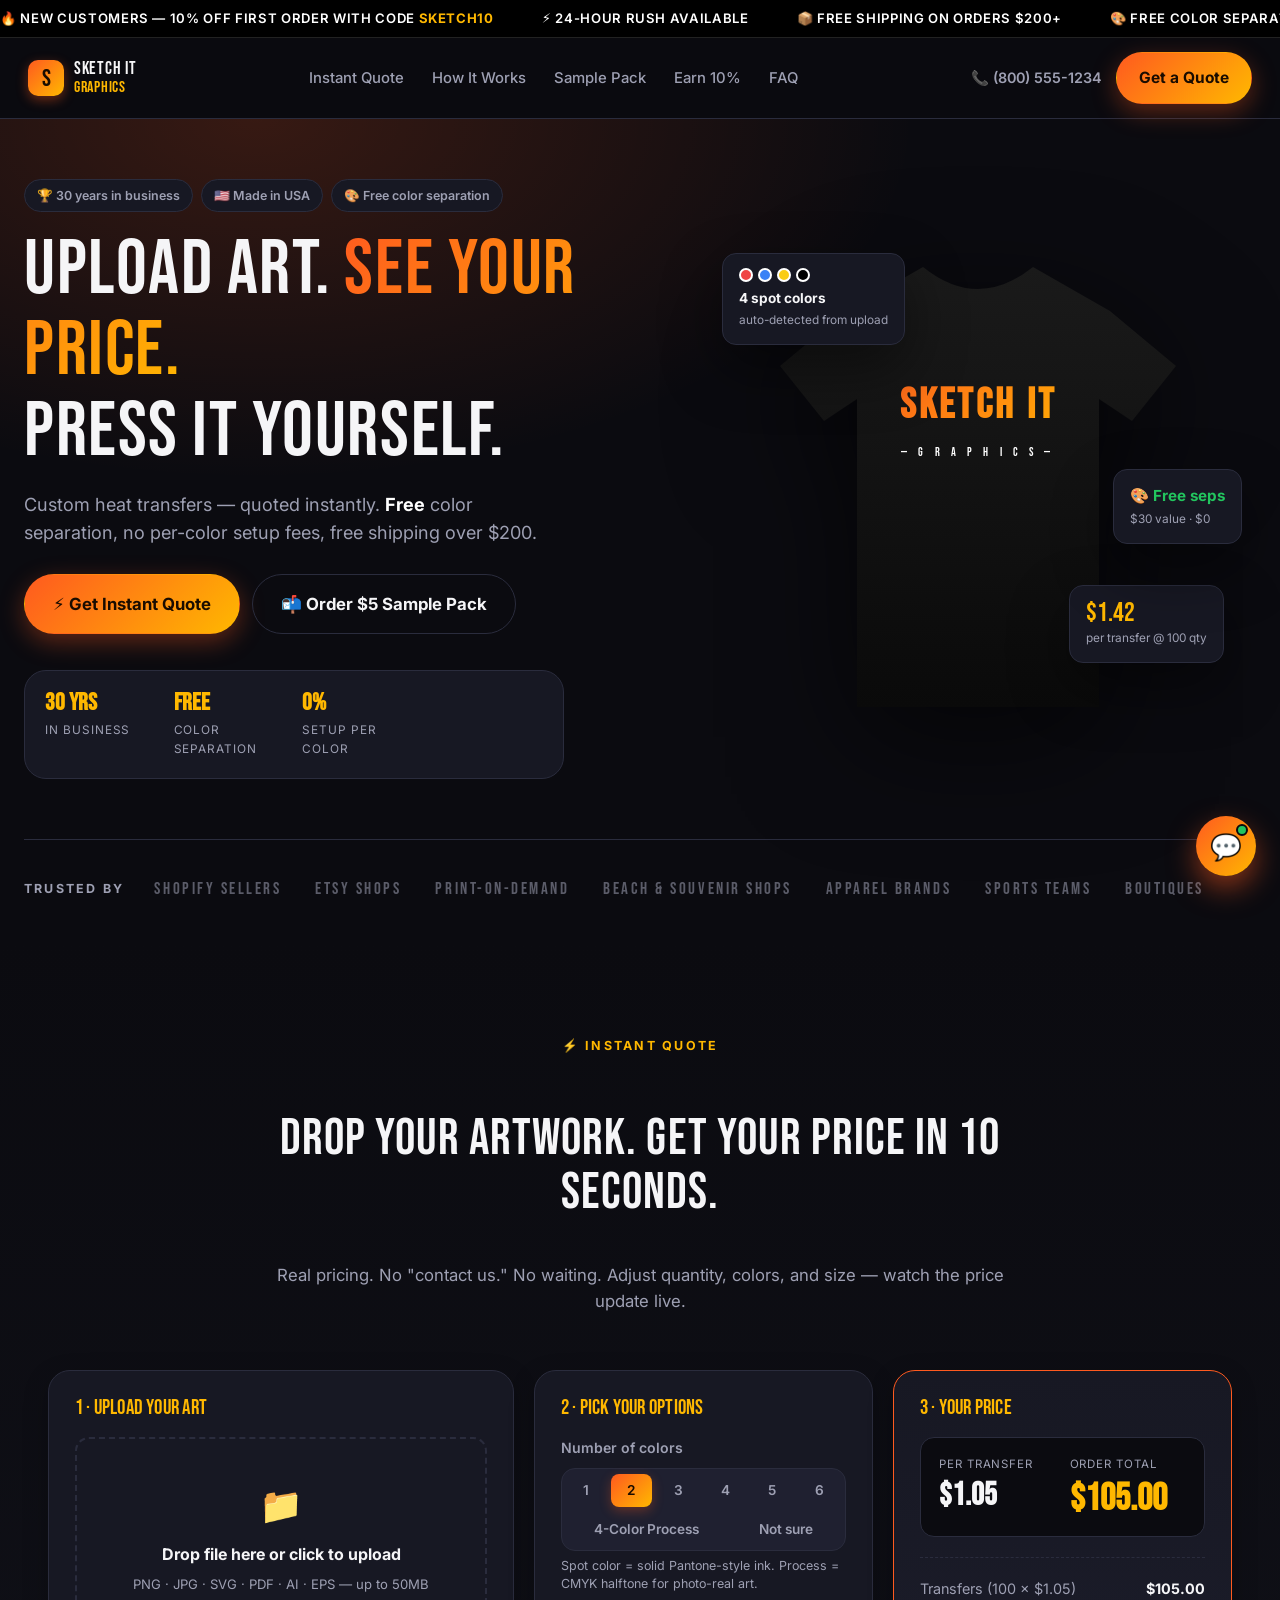
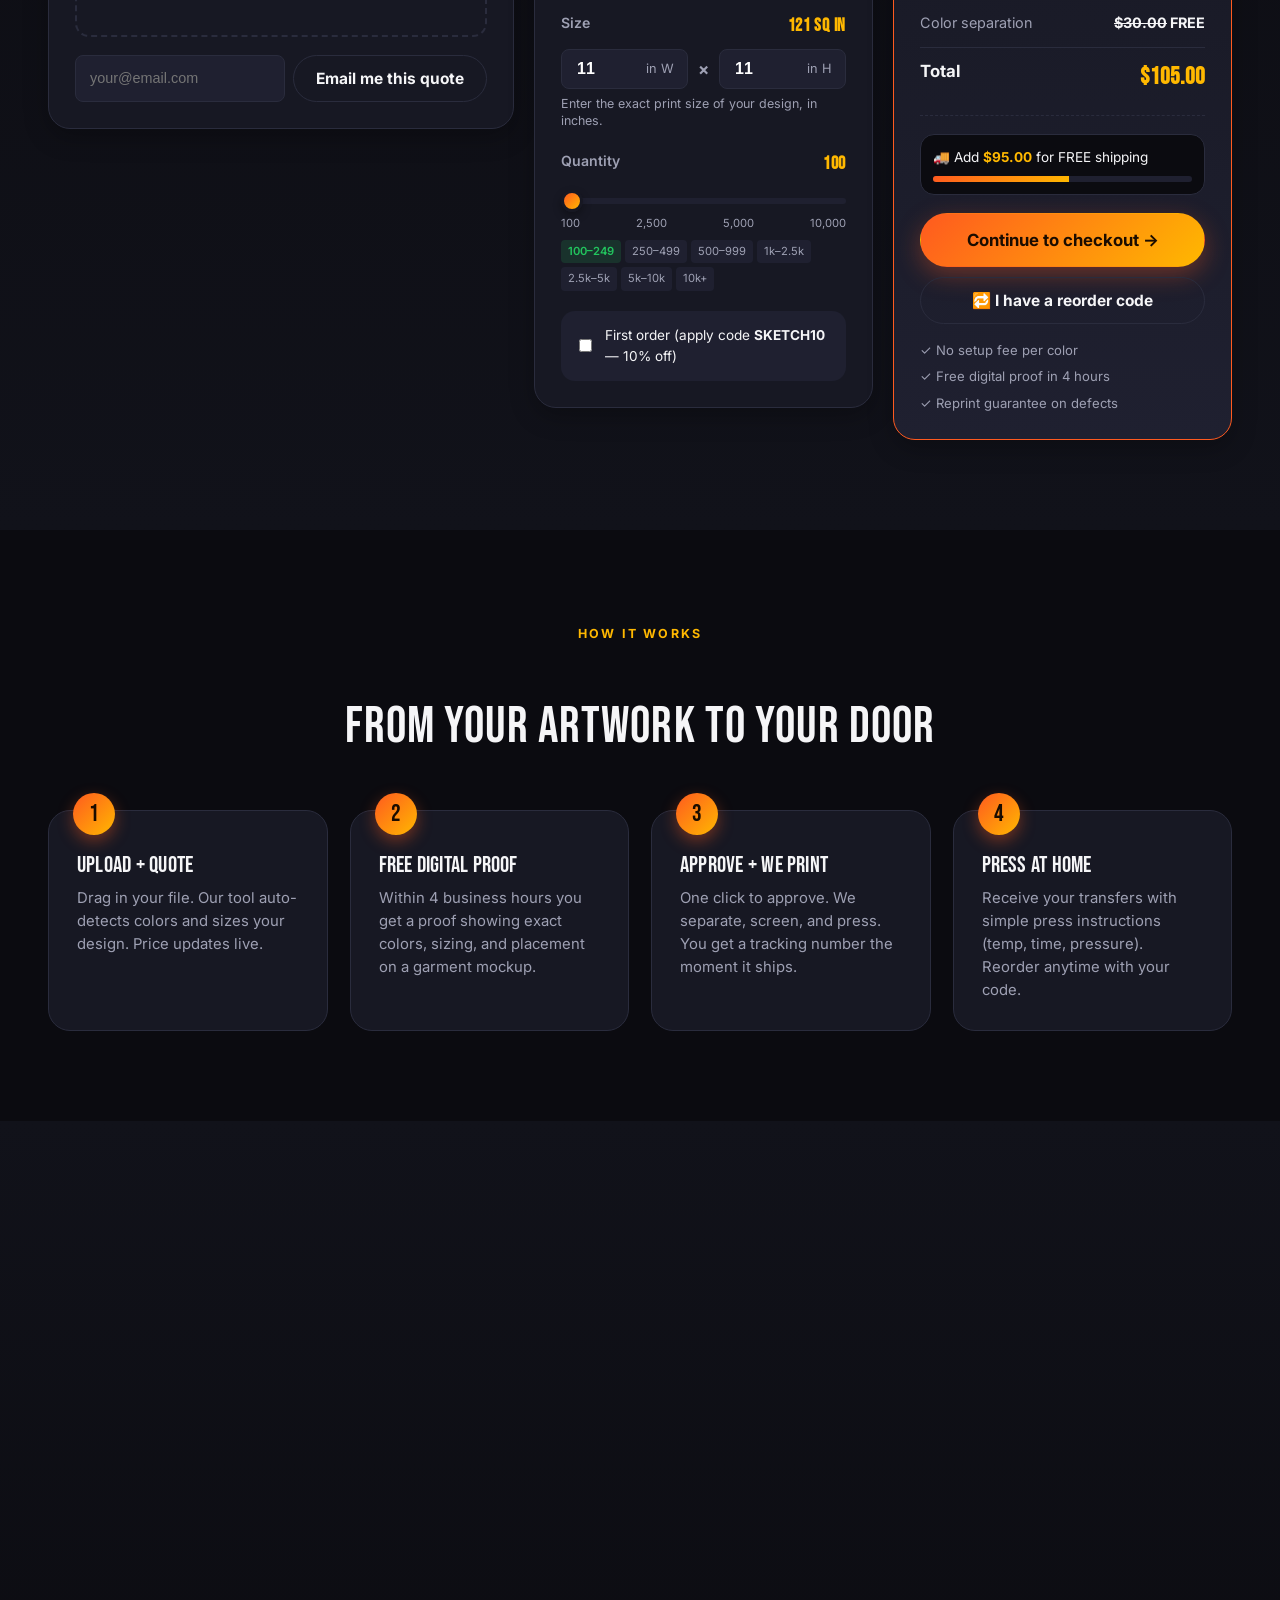
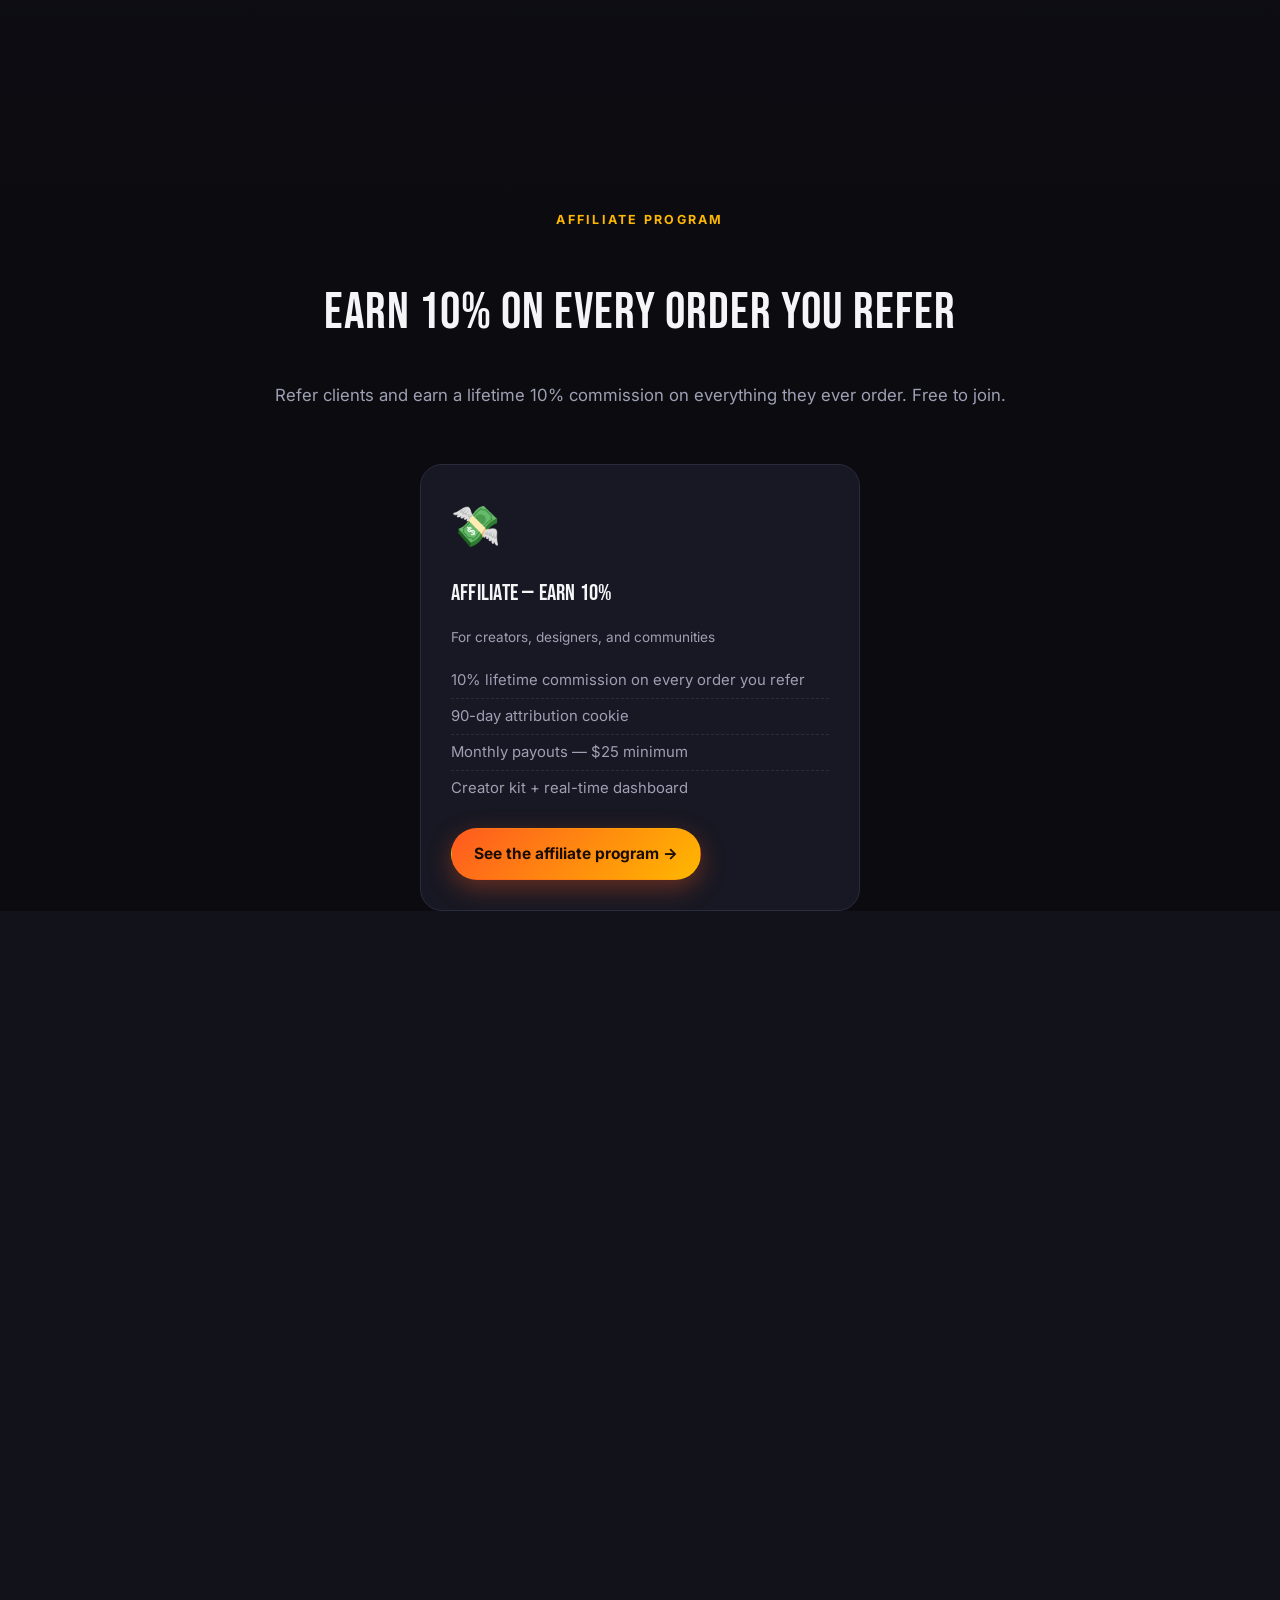
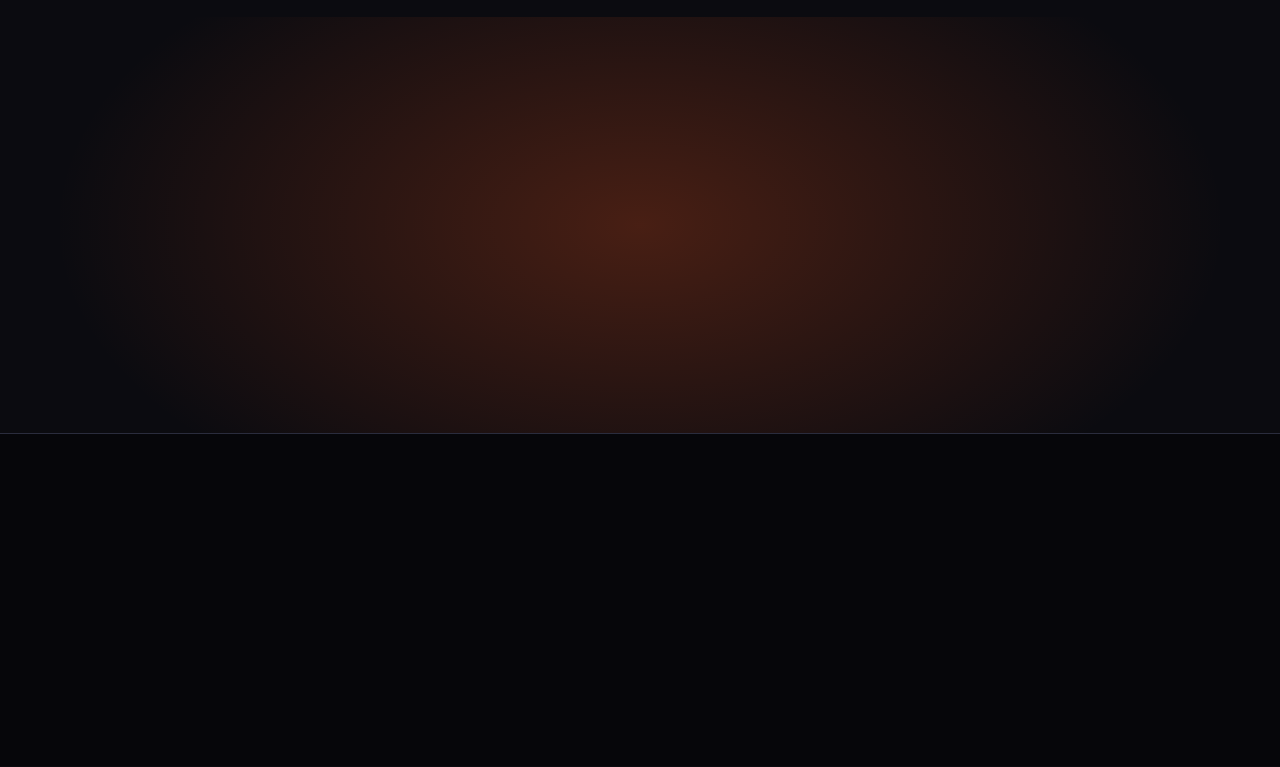
==== commit c972a6da: "Remove reseller program + all fake reviews/order counts; soften turnaround - Remove the reseller/pri" ====
--- a/index.html
+++ b/index.html
@@ -6,7 +6,7 @@
 
 <!-- Primary -->
 <title>Custom Heat Transfers · Instant Online Quotes — Sketch It Graphics</title>
-<meta name="description" content="Upload artwork and get an instant quote on custom heat transfers. Free color separation, no per-color setup fees, 5-day standard turnaround, rush available, free US shipping over $200." />
+<meta name="description" content="Upload artwork and get an instant quote on custom heat transfers. Free color separation, no per-color setup fees, fast turnaround, rush available, free US shipping over $200." />
 <meta name="keywords" content="custom heat transfers, heat transfer printing, instant heat transfer quote, wholesale heat transfers, custom apparel transfers, free color separation, press-ready transfers, custom apparel printing" />
 <meta name="author" content="Sketch It Graphics" />
 <meta name="robots" content="index,follow,max-snippet:-1,max-image-preview:large,max-video-preview:-1" />
@@ -32,7 +32,7 @@
 <meta property="og:locale" content="en_US" />
 <meta property="og:url" content="https://sketchitgraphics.com/" />
 <meta property="og:title" content="Custom Heat Transfers · Instant Online Quotes" />
-<meta property="og:description" content="Upload art, see your price in 10 seconds. Free color separation. 5-day standard, 24-hour rush. Free US shipping over $200." />
+<meta property="og:description" content="Upload art, see your price in 10 seconds. Free color separation. Rush available. Free US shipping over $200." />
 <meta property="og:image" content="https://sketchitgraphics.com/og-image.png" />
 <meta property="og:image:width" content="1200" />
 <meta property="og:image:height" content="630" />
@@ -144,16 +144,9 @@
         {"@type":"Country","name":"United States"},
         {"@type":"Country","name":"Canada"}
       ],
-      "paymentAccepted": "Cash, Credit Card, Debit Card, PayPal, Apple Pay, Google Pay, Net-30 (approved resellers)",
+      "paymentAccepted": "Cash, Credit Card, Debit Card, PayPal, Apple Pay, Google Pay",
       "currenciesAccepted": "USD",
       "priceRange": "$$",
-      "aggregateRating": {
-        "@type": "AggregateRating",
-        "ratingValue": "4.9",
-        "reviewCount": "2400",
-        "bestRating": "5",
-        "worstRating": "1"
-      },
       "hasOfferCatalog": {
         "@type": "OfferCatalog",
         "name": "Custom Heat Transfers",
@@ -186,7 +179,7 @@
       "@type": "Product",
       "@id": "https://sketchitgraphics.com/#product-heat-transfers",
       "name": "Custom Heat Transfers",
-      "description": "Custom heat transfers printed in the USA. Instant online quotes, free color separation, 5-day standard turnaround.",
+      "description": "Custom heat transfers printed in the USA. Instant online quotes, free color separation, fast turnaround.",
       "image": "https://sketchitgraphics.com/og-image.png",
       "brand": { "@id": "https://sketchitgraphics.com/#organization" },
       "category": "Apparel decoration / heat transfer printing",
@@ -198,38 +191,7 @@
         "offerCount": "7",
         "availability": "https://schema.org/InStock",
         "seller": { "@id": "https://sketchitgraphics.com/#organization" }
-      },
-      "aggregateRating": {
-        "@type": "AggregateRating",
-        "ratingValue": "4.9",
-        "reviewCount": "2400"
-      },
-      "review": [
-        {
-          "@type": "Review",
-          "author": {"@type":"Person","name":"Marcus T."},
-          "reviewRating": {"@type":"Rating","ratingValue":"5","bestRating":"5"},
-          "reviewBody": "The instant quote tool is a game-changer. I quoted a client in front of them on my phone and closed the sale on the spot."
-        },
-        {
-          "@type": "Review",
-          "author": {"@type":"Person","name":"Jenna R."},
-          "reviewRating": {"@type":"Rating","ratingValue":"5","bestRating":"5"},
-          "reviewBody": "Free color separation instead of $30 per color saved me $180 in setup on my first job. Quality is identical to my old supplier."
-        },
-        {
-          "@type": "Review",
-          "author": {"@type":"Person","name":"The Hollow Saints"},
-          "reviewRating": {"@type":"Rating","ratingValue":"5","bestRating":"5"},
-          "reviewBody": "Ordered Friday. Got the proof in 2 hours. Pressed onto 80 tour tees by Tuesday. Insane turnaround for the price."
-        },
-        {
-          "@type": "Review",
-          "author": {"@type":"Person","name":"Devin L."},
-          "reviewRating": {"@type":"Rating","ratingValue":"5","bestRating":"5"},
-          "reviewBody": "The reseller portal alone is worth it. My customers think I have my own production. Margins are excellent."
-        }
-      ]
+      }
     },
     {
       "@type": "FAQPage",
@@ -240,7 +202,7 @@
           "name": "Is color separation really free?",
           "acceptedAnswer": {
             "@type": "Answer",
-            "text": "Yes. Most heat transfer shops charge $30–50 per color, so a 6-color design costs $180–300 in setup alone. We separate your artwork for free — no per-color fees and no flat fee, up to 6 spot colors or full process. Order with us and your separations stay free. Decide not to print with us? Keep the print-ready separated files for a one-time $15, credited back in full the moment you place your first order. It's the #1 reason print shops switch to us."
+            "text": "Yes. Most heat transfer shops charge $30–50 per color, so a 6-color design costs $180–300 in setup alone. We separate your artwork for free — no per-color fees and no flat fee, up to 6 spot colors or full process. Order with us and your separations stay free. Decide not to print with us? Keep the print-ready separated files for a one-time $15, credited back in full the moment you place your first order. It's the #1 reason customers switch to us."
           }
         },
         {
@@ -256,7 +218,7 @@
           "name": "What is your turnaround time on custom heat transfers?",
           "acceptedAnswer": {
             "@type": "Answer",
-            "text": "Standard turnaround is 5 business days from proof approval. Need it faster? Rush production is available on request. A free digital proof is returned within 4 business hours of upload."
+            "text": "Turnaround depends on your order size; we confirm the exact timeline on your free digital proof, which is returned within 4 business hours of upload. Rush production is available on request."
           }
         },
         {
@@ -306,8 +268,7 @@
       "@type": "HowTo",
       "@id": "https://sketchitgraphics.com/#how-to-order",
       "name": "How to order custom heat transfers from Sketch It Graphics",
-      "description": "Get a custom heat transfer order from artwork to delivery in 5 days.",
-      "totalTime": "PT5D",
+      "description": "Get a custom heat transfer order from artwork to your door.",
       "step": [
         { "@type":"HowToStep", "position":1, "name":"Upload artwork and get an instant quote", "text":"Drag your artwork into the quote tool. The system auto-detects color count and sizes your design. Price updates live as you adjust colors, size, and quantity." },
         { "@type":"HowToStep", "position":2, "name":"Receive a free digital proof in 4 hours", "text":"Within 4 business hours you receive a digital proof showing exact colors, sizing, and placement on a garment mockup." },
@@ -347,7 +308,6 @@
     <a href="#quote">Instant Quote</a>
     <a href="#how">How It Works</a>
     <a href="#samples">Sample Pack</a>
-    <a href="/reseller.html">For Resellers</a>
     <a href="/affiliate.html">Earn 10%</a>
     <a href="#faq">FAQ</a>
   </nav>
@@ -363,19 +323,18 @@
   <div class="hero-inner">
     <div class="hero-copy">
       <div class="badge-row">
-        <span class="badge">⭐ 4.9 / 5 — 2,400+ reviews</span>
+        <span class="badge">🏆 30 years in business</span>
         <span class="badge">🇺🇸 Made in USA</span>
-        <span class="badge">⚡ 5-day standard</span>
-      </div>
-      <h1>Upload art. <span class="grad">See your price.</span><br/>Press it tomorrow.</h1>
+        <span class="badge">🎨 Free color separation</span>
+      </div>
+      <h1>Upload art. <span class="grad">See your price.</span><br/>Press it yourself.</h1>
       <p class="hero-sub">Custom heat transfers — quoted instantly. <b>Free</b> color separation, no per-color setup fees, free shipping over $200.</p>
       <div class="hero-cta">
         <a href="#quote" class="btn btn-primary btn-xl">⚡ Get Instant Quote</a>
         <a href="#samples" class="btn btn-ghost btn-xl">📬 Order $5 Sample Pack</a>
       </div>
       <div class="trust-row">
-        <div><b>14,000+</b><span>orders pressed</span></div>
-        <div><b>72 hrs</b><span>avg. turnaround</span></div>
+        <div><b>30 yrs</b><span>in business</span></div>
         <div><b>FREE</b><span>color separation</span></div>
         <div><b>0%</b><span>setup per color</span></div>
       </div>
@@ -423,7 +382,7 @@
       <div>BEACH &amp; SOUVENIR SHOPS</div>
       <div>APPAREL BRANDS</div>
       <div>SPORTS TEAMS</div>
-      <div>RESELLERS</div>
+      <div>BOUTIQUES</div>
     </div>
   </div>
 </section>
@@ -563,11 +522,6 @@
       </div>
     </div>
 
-    <!-- Live social proof -->
-    <div class="live-proof">
-      <span class="pulse"></span>
-      <span id="liveProof">📍 Maya in Atlanta just ordered 250 heat transfers · 2 min ago</span>
-    </div>
   </div>
 </section>
 
@@ -576,7 +530,7 @@
   <div class="container">
     <div class="section-head">
       <span class="eyebrow">How it works</span>
-      <h2>From artwork to your door in 5 days</h2>
+      <h2>From your artwork to your door</h2>
     </div>
     <div class="steps">
       <div class="step">
@@ -609,9 +563,9 @@
     <div class="samples-copy">
       <span class="eyebrow">📬 $5 Sample Pack</span>
       <h2>Feel it before you commit.</h2>
-      <p>Get 8 sample transfers shipped to you — matte, full-color, soft-hand, glow-in-dark, metallic, reflective, puff, and athletic stretch. Press them. Wash them. Then come back and order with confidence.</p>
+      <p>Get sample transfers shipped to you — matte, full-color, metallic, and reflective. Press them. Wash them. Then come back and order with confidence.</p>
       <ul class="sample-list">
-        <li>✓ 8 transfer styles, ready to press</li>
+        <li>✓ 4 transfer styles, ready to press</li>
         <li>✓ Press instruction card included</li>
         <li>✓ $5 credit applied to your first order $50+</li>
         <li>✓ Ships in 1 business day, USPS first class</li>
@@ -626,26 +580,22 @@
       <div class="sample-stack">
         <div class="sp sp-1">MATTE</div>
         <div class="sp sp-2">FULL-COLOR</div>
-        <div class="sp sp-3">SOFT-HAND</div>
-        <div class="sp sp-4">GLOW</div>
-        <div class="sp sp-5">METALLIC</div>
-        <div class="sp sp-6">REFLECTIVE</div>
-        <div class="sp sp-7">PUFF</div>
-        <div class="sp sp-8">ATHLETIC</div>
+        <div class="sp sp-3">METALLIC</div>
+        <div class="sp sp-4">REFLECTIVE</div>
       </div>
     </div>
   </div>
 </section>
 
-<!-- PARTNERS (affiliate + reseller live on their own pages) -->
+<!-- AFFILIATE TEASER (full program on affiliate.html) -->
 <section class="partners" id="partners">
   <div class="container">
     <div class="section-head">
-      <span class="eyebrow">Partner with us</span>
-      <h2>Two ways to earn with Sketch It Graphics</h2>
-      <p>Refer clients or resell our heat transfers under your own brand — both are free to join.</p>
-    </div>
-    <div class="product-grid partners-grid">
+      <span class="eyebrow">Affiliate program</span>
+      <h2>Earn 10% on every order you refer</h2>
+      <p>Refer clients and earn a lifetime 10% commission on everything they ever order. Free to join.</p>
+    </div>
+    <div class="product-grid partners-grid partners-solo">
       <div class="product-card">
         <div class="product-icon">💸</div>
         <h3>Affiliate — earn 10%</h3>
@@ -658,50 +608,6 @@
         </ul>
         <a href="/affiliate.html" class="btn btn-primary">See the affiliate program →</a>
       </div>
-      <div class="product-card">
-        <div class="product-icon">🏷️</div>
-        <h3>Reseller / print shop</h3>
-        <p class="product-tag">For shops reselling under their own brand</p>
-        <ul>
-          <li>10% off every order, all year</li>
-          <li>Blind shipping — your branding, not ours</li>
-          <li>Net-30 terms after 3 paid orders</li>
-          <li>White-label portal + profit calculator</li>
-        </ul>
-        <a href="/reseller.html" class="btn btn-ghost">See reseller pricing →</a>
-      </div>
-    </div>
-  </div>
-</section>
-
-<!-- REVIEWS -->
-<section class="reviews">
-  <div class="container">
-    <div class="section-head">
-      <span class="eyebrow">⭐ 4.9 / 5 — 2,400+ reviews</span>
-      <h2>Shops, brands, and bands keep coming back.</h2>
-    </div>
-    <div class="review-grid">
-      <div class="review">
-        <div class="stars">★★★★★</div>
-        <p>"The instant quote tool is a game-changer. I quoted a client in front of them on my phone and closed the sale on the spot."</p>
-        <div class="reviewer"><b>Marcus T.</b><span>Atlanta · Print shop owner</span></div>
-      </div>
-      <div class="review">
-        <div class="stars">★★★★★</div>
-        <p>"Free color separation instead of $30 per color saved me $180 in setup on my first job. Quality is identical to my old supplier."</p>
-        <div class="reviewer"><b>Jenna R.</b><span>Brooklyn · Apparel brand</span></div>
-      </div>
-      <div class="review">
-        <div class="stars">★★★★★</div>
-        <p>"Ordered Friday. Got the proof in 2 hours. Pressed onto 80 tour tees by Tuesday. Insane turnaround for the price."</p>
-        <div class="reviewer"><b>The Hollow Saints</b><span>Nashville · Band</span></div>
-      </div>
-      <div class="review">
-        <div class="stars">★★★★★</div>
-        <p>"The reseller portal alone is worth it. My customers think I have my own production. Margins are excellent."</p>
-        <div class="reviewer"><b>Devin L.</b><span>Phoenix · Reseller</span></div>
-      </div>
     </div>
   </div>
 </section>
@@ -716,7 +622,7 @@
     <div class="faq-list">
       <details>
         <summary>Is color separation really free?</summary>
-        <p>Most shops charge $30–50 per color, so a 6-color design costs you $180–300 just in setup. We separate your artwork for <b>free</b> — no per-color fees and no flat fee, up to 6 spot colors or full process. Order with us and your separations stay free forever. Not ready to print with us yet? Keep the print-ready files for a one-time <b>$15</b>, credited back in full when you place your first order. This is our biggest differentiator and the #1 reason print shops switch to us.</p>
+        <p>Most shops charge $30–50 per color, so a 6-color design costs you $180–300 just in setup. We separate your artwork for <b>free</b> — no per-color fees and no flat fee, up to 6 spot colors or full process. Order with us and your separations stay free forever. Not ready to print with us yet? Keep the print-ready files for a one-time <b>$15</b>, credited back in full when you place your first order. This is our biggest differentiator and the #1 reason customers switch to us.</p>
       </details>
       <details>
         <summary>What file formats do you accept?</summary>
@@ -724,7 +630,7 @@
       </details>
       <details>
         <summary>What's your turnaround time?</summary>
-        <p>Standard: <b>5 business days</b> from proof approval. Need it faster? <b>Rush production</b> is available on request — just ask. Free digital proof returned within <b>4 business hours</b> of upload.</p>
+        <p>Turnaround depends on your order size — we confirm the exact timeline on your <b>free digital proof</b> (returned within <b>4 business hours</b> of upload). Need it by a specific date? Just ask and we'll do our best to hit it.</p>
       </details>
       <details>
         <summary>Do you offer a satisfaction guarantee?</summary>
@@ -757,7 +663,7 @@
     <div class="seo-grid">
       <article class="seo-block">
         <h3>The cleanest way to buy custom heat transfers online</h3>
-        <p>Sketch It Graphics is a US-based custom heat transfer printer. We press your artwork onto durable, full-color, soft-hand heat transfers you apply yourself — built for the brands, print shops, bands, sports teams, and resellers who are tired of emailing artwork into a black hole and waiting two days for a quote.</p>
+        <p>Sketch It Graphics is a US-based custom heat transfer printer. We press your artwork onto durable, full-color, soft-hand heat transfers you apply yourself — built for the online sellers, apparel brands, beach shops, and teams who are tired of emailing artwork into a black hole and waiting two days for a quote.</p>
         <p>Drop your artwork into our instant quote tool. Our software auto-detects the number of distinct colors in your design and shows you real per-transfer pricing in under ten seconds. No "contact us." No surprise setup fees per color. No minimums hidden behind a sales rep.</p>
       </article>
 
@@ -769,23 +675,23 @@
 
       <article class="seo-block">
         <h3>Free color separation — no flat fee, no per-color setup fees</h3>
-        <p>The industry standard is $30–$50 <em>per color</em> for color separation, meaning a six-color design can rack up $180–$300 in setup fees before you've printed a single transfer. We do it differently: <strong>color separation is free</strong> — no per-color fees and no flat fee, no matter how many spot colors or whether you need full four-color process. Order with us and your separations stay free for good; prefer to keep the print-ready files without ordering yet? It's a one-time <strong>$15</strong>, credited back in full the moment you place your first order. Most of our print-shop customers tell us free separations are why they switched.</p>
+        <p>The industry standard is $30–$50 <em>per color</em> for color separation, meaning a six-color design can rack up $180–$300 in setup fees before you've printed a single transfer. We do it differently: <strong>color separation is free</strong> — no per-color fees and no flat fee, no matter how many spot colors or whether you need full four-color process. Order with us and your separations stay free for good; prefer to keep the print-ready files without ordering yet? It's a one-time <strong>$15</strong>, credited back in full the moment you place your first order. Most of our customers tell us free separations are why they switched.</p>
       </article>
 
       <article class="seo-block">
         <h3>Turnaround, shipping, and quality guarantee</h3>
-        <p>Standard turnaround is <strong>5 business days</strong> from digital-proof approval. Rush production is available on request. You get a free digital proof within 4 business hours of upload, and tracking the minute your transfers ship. Orders over $200 ship free in the lower 48 via USPS or UPS, and Canada is supported with calculated shipping.</p>
+        <p>Turnaround depends on the size of your order — we confirm your timeline when we send the proof. Rush production is available on request. You get a free digital proof within 4 business hours of upload, and tracking the minute your transfers ship. Orders over $200 ship free in the lower 48 via USPS or UPS, and Canada is supported with calculated shipping.</p>
         <p>Every order is backed by our <strong>reprint guarantee</strong>: if your transfers arrive defective, mis-printed, or off-proof, we reprint or refund — your choice. Press-quality issues (wrong temperature, time, or pressure) aren't covered, but we include a free press-instruction card with every shipment so you can dial it in the first time.</p>
       </article>
 
       <article class="seo-block">
-        <h3>Built for resellers, print shops, and affiliate creators</h3>
-        <p>Sketch It Graphics has dedicated programs for two kinds of partners. Our <a href="/reseller.html">reseller program</a> offers a flat 10% off every order, blind shipping (your customer sees your branding, not ours), Net-30 terms after three paid orders, and a white-labeled portal you can use to quote your own clients in seconds. Our <a href="/affiliate.html">affiliate program</a> pays a lifetime 10% commission on every order from every customer you refer — not a one-time bounty, real recurring revenue with monthly payouts and a 90-day attribution window.</p>
+        <h3>Earn with our affiliate program</h3>
+        <p>Love what we do? Our <a href="/affiliate.html">affiliate program</a> pays a lifetime 10% commission on every order from every customer you refer — not a one-time bounty, but real recurring revenue with monthly payouts and a 90-day attribution window. It's free to join with no follower minimum.</p>
       </article>
 
       <article class="seo-block">
         <h3>Who orders custom heat transfers from us</h3>
-        <p>Shopify and Etsy sellers. Print-on-demand shops fulfilling daily orders. Beach, boardwalk, and souvenir stores printing local designs on the spot. Apparel brands launching small-batch drops. Sports teams and schools ordering uniforms, warm-ups, and spirit wear. Resellers and print shops who want better margins on outsourced work. Marketing agencies running branded swag for clients. Any business that needs a press-ready transfer — without paying for screens, ink, equipment, or staff — fits us perfectly.</p>
+        <p>Shopify and Etsy sellers. Print-on-demand shops fulfilling daily orders. Beach, boardwalk, and souvenir stores printing local designs on the spot. Apparel brands launching small-batch drops. Sports teams and schools ordering uniforms, warm-ups, and spirit wear. Marketing agencies running branded swag for clients. Any business that needs a press-ready transfer — without paying for screens, ink, equipment, or staff — fits us perfectly.</p>
       </article>
     </div>
   </div>
@@ -825,7 +731,6 @@
     <div>
       <h4>Programs</h4>
       <a href="#how">How it works</a>
-      <a href="/reseller.html">Reseller program</a>
       <a href="/affiliate.html">Affiliate · earn 10%</a>
       <a href="#faq">FAQ</a>
     </div>
--- a/styles.css
+++ b/styles.css
@@ -236,6 +236,7 @@
 .products{padding:90px 24px;background:var(--bg-2)}
 .product-grid{display:grid;grid-template-columns:repeat(3,1fr);gap:22px}
 .partners-grid{grid-template-columns:repeat(2,1fr);max-width:900px;margin:0 auto}
+.partners-grid.partners-solo{grid-template-columns:minmax(0,440px);justify-content:center}
 .product-card{position:relative;background:var(--surface);border:1px solid var(--line);border-radius:var(--r-lg);padding:30px;transition:transform .2s,border-color .2s}
 .product-card:hover{transform:translateY(-4px);border-color:var(--brand)}
 .product-card.featured{border-color:var(--brand);box-shadow:0 12px 32px rgba(255,90,31,.15)}
--- a/styles.css
+++ b/styles.css
@@ -236,6 +236,7 @@
 .products{padding:90px 24px;background:var(--bg-2)}
 .product-grid{display:grid;grid-template-columns:repeat(3,1fr);gap:22px}
 .partners-grid{grid-template-columns:repeat(2,1fr);max-width:900px;margin:0 auto}
+.partners-grid.partners-solo{grid-template-columns:minmax(0,440px);justify-content:center}
 .product-card{position:relative;background:var(--surface);border:1px solid var(--line);border-radius:var(--r-lg);padding:30px;transition:transform .2s,border-color .2s}
 .product-card:hover{transform:translateY(-4px);border-color:var(--brand)}
 .product-card.featured{border-color:var(--brand);box-shadow:0 12px 32px rgba(255,90,31,.15)}
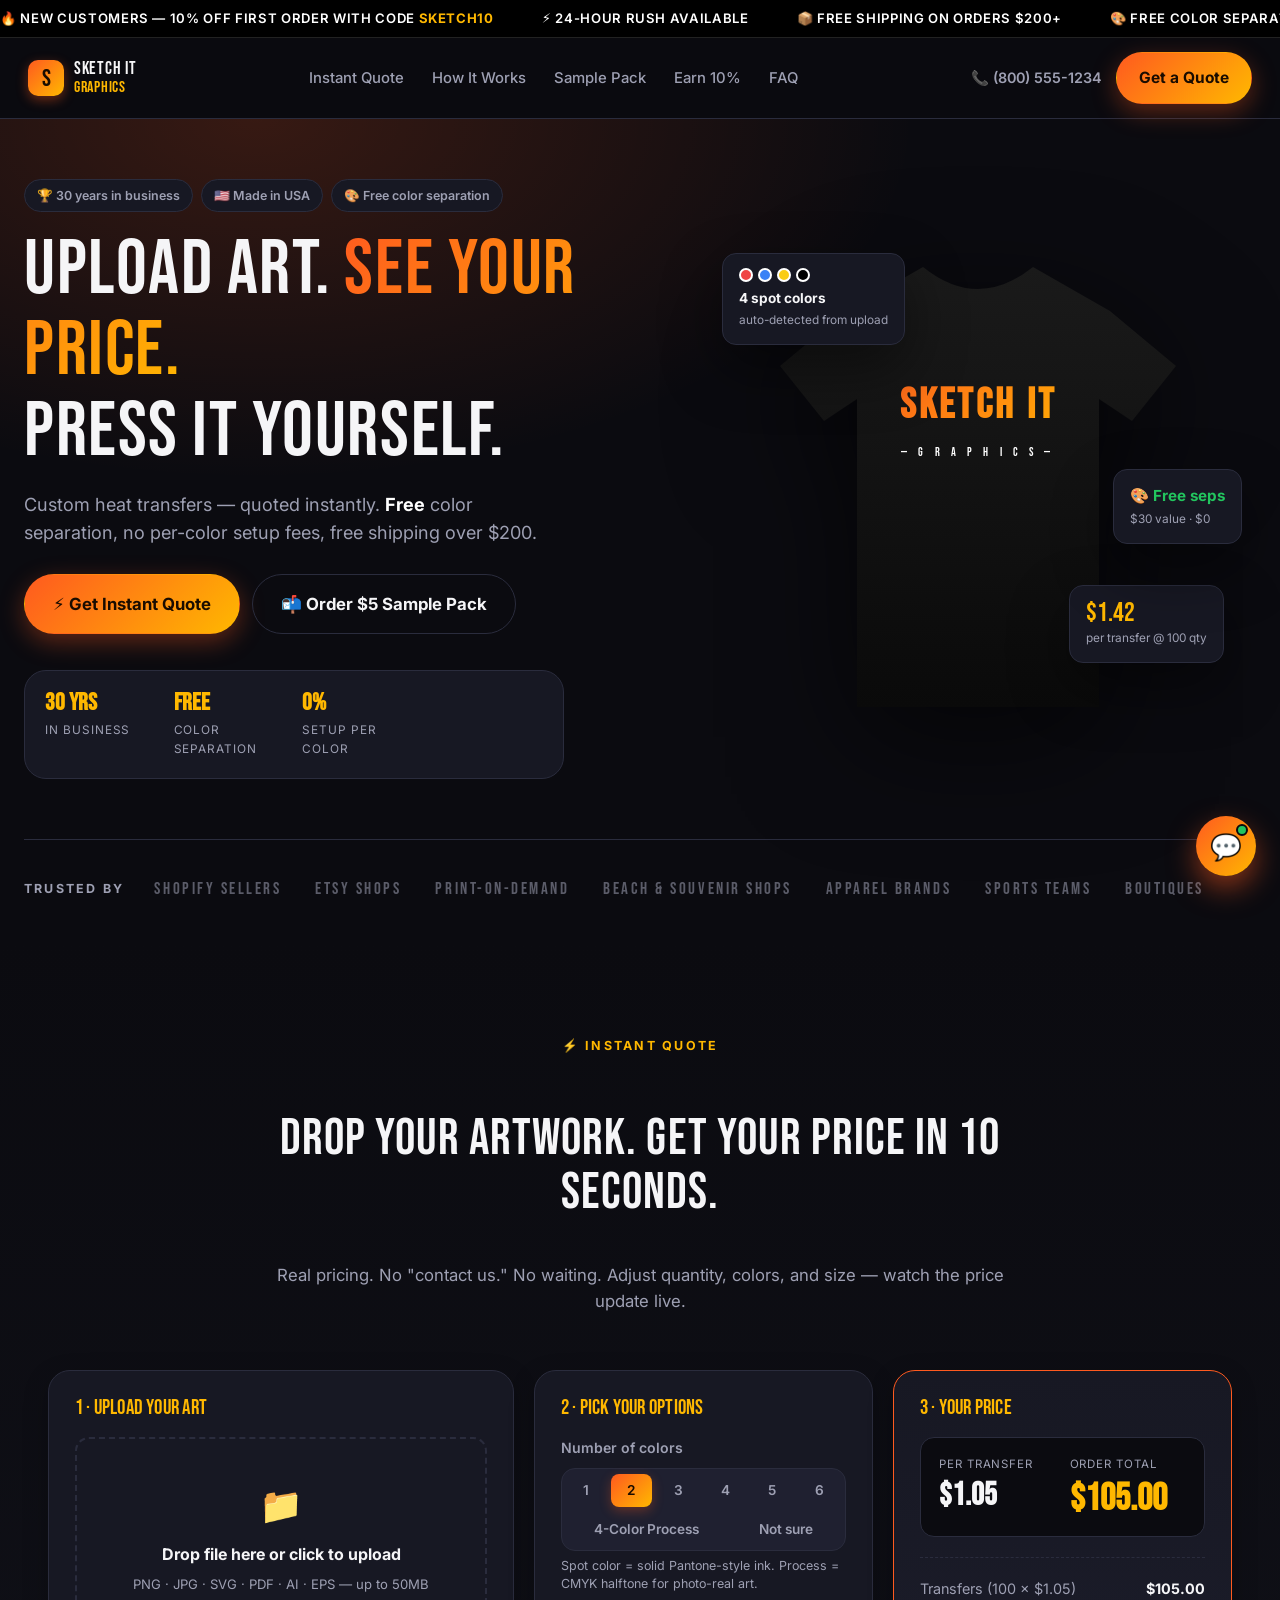
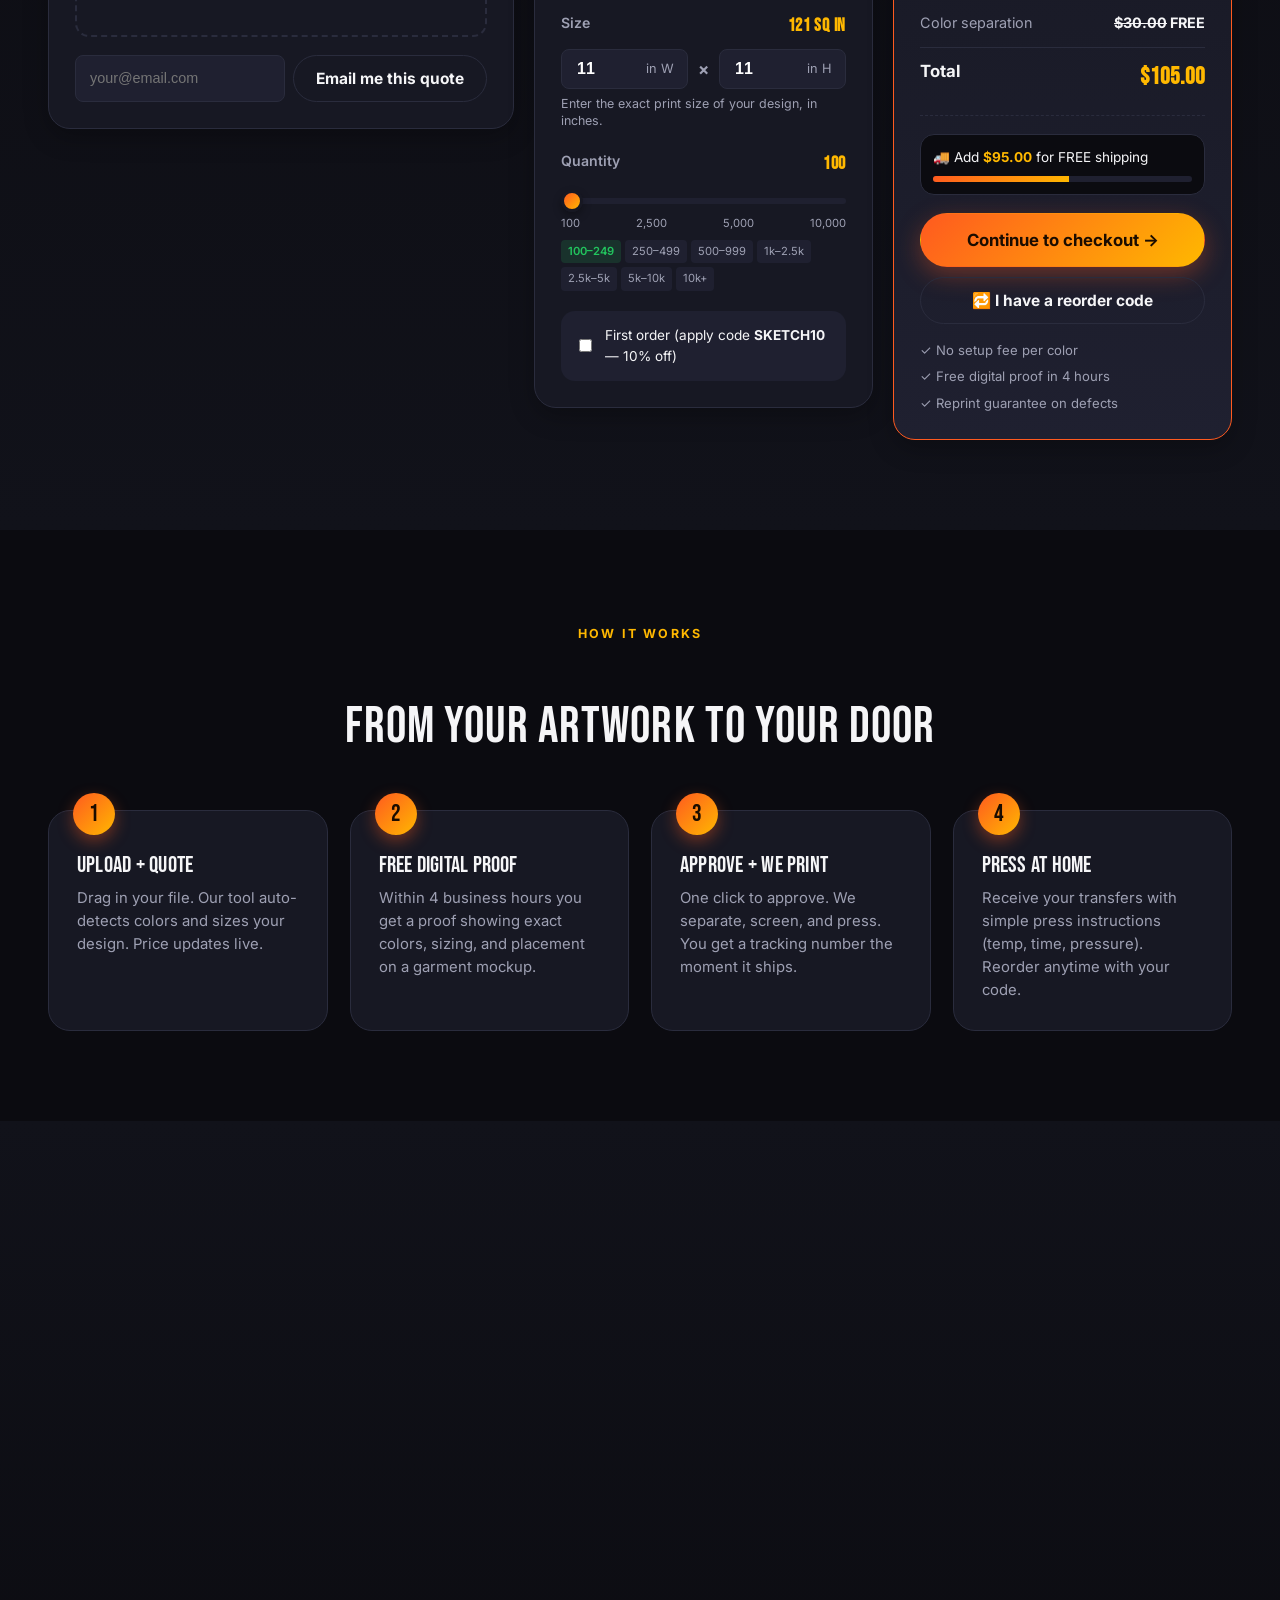
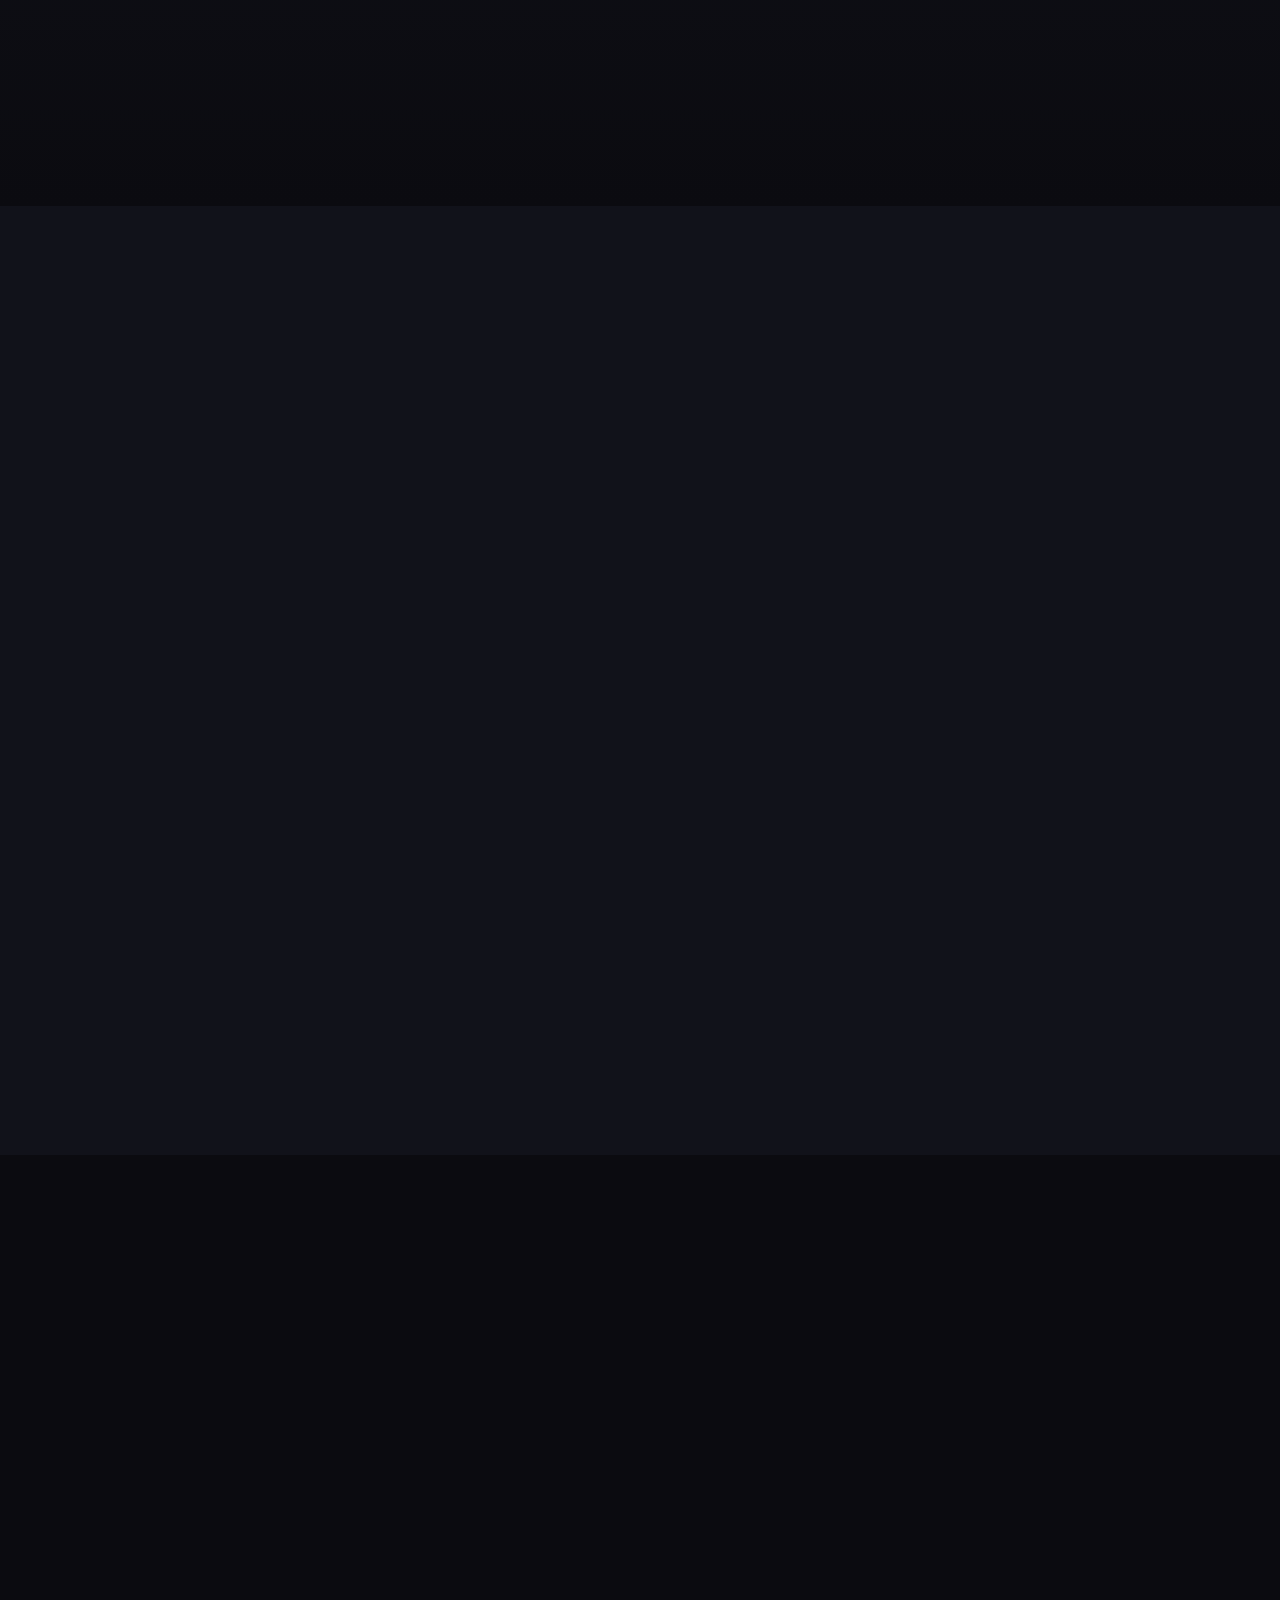
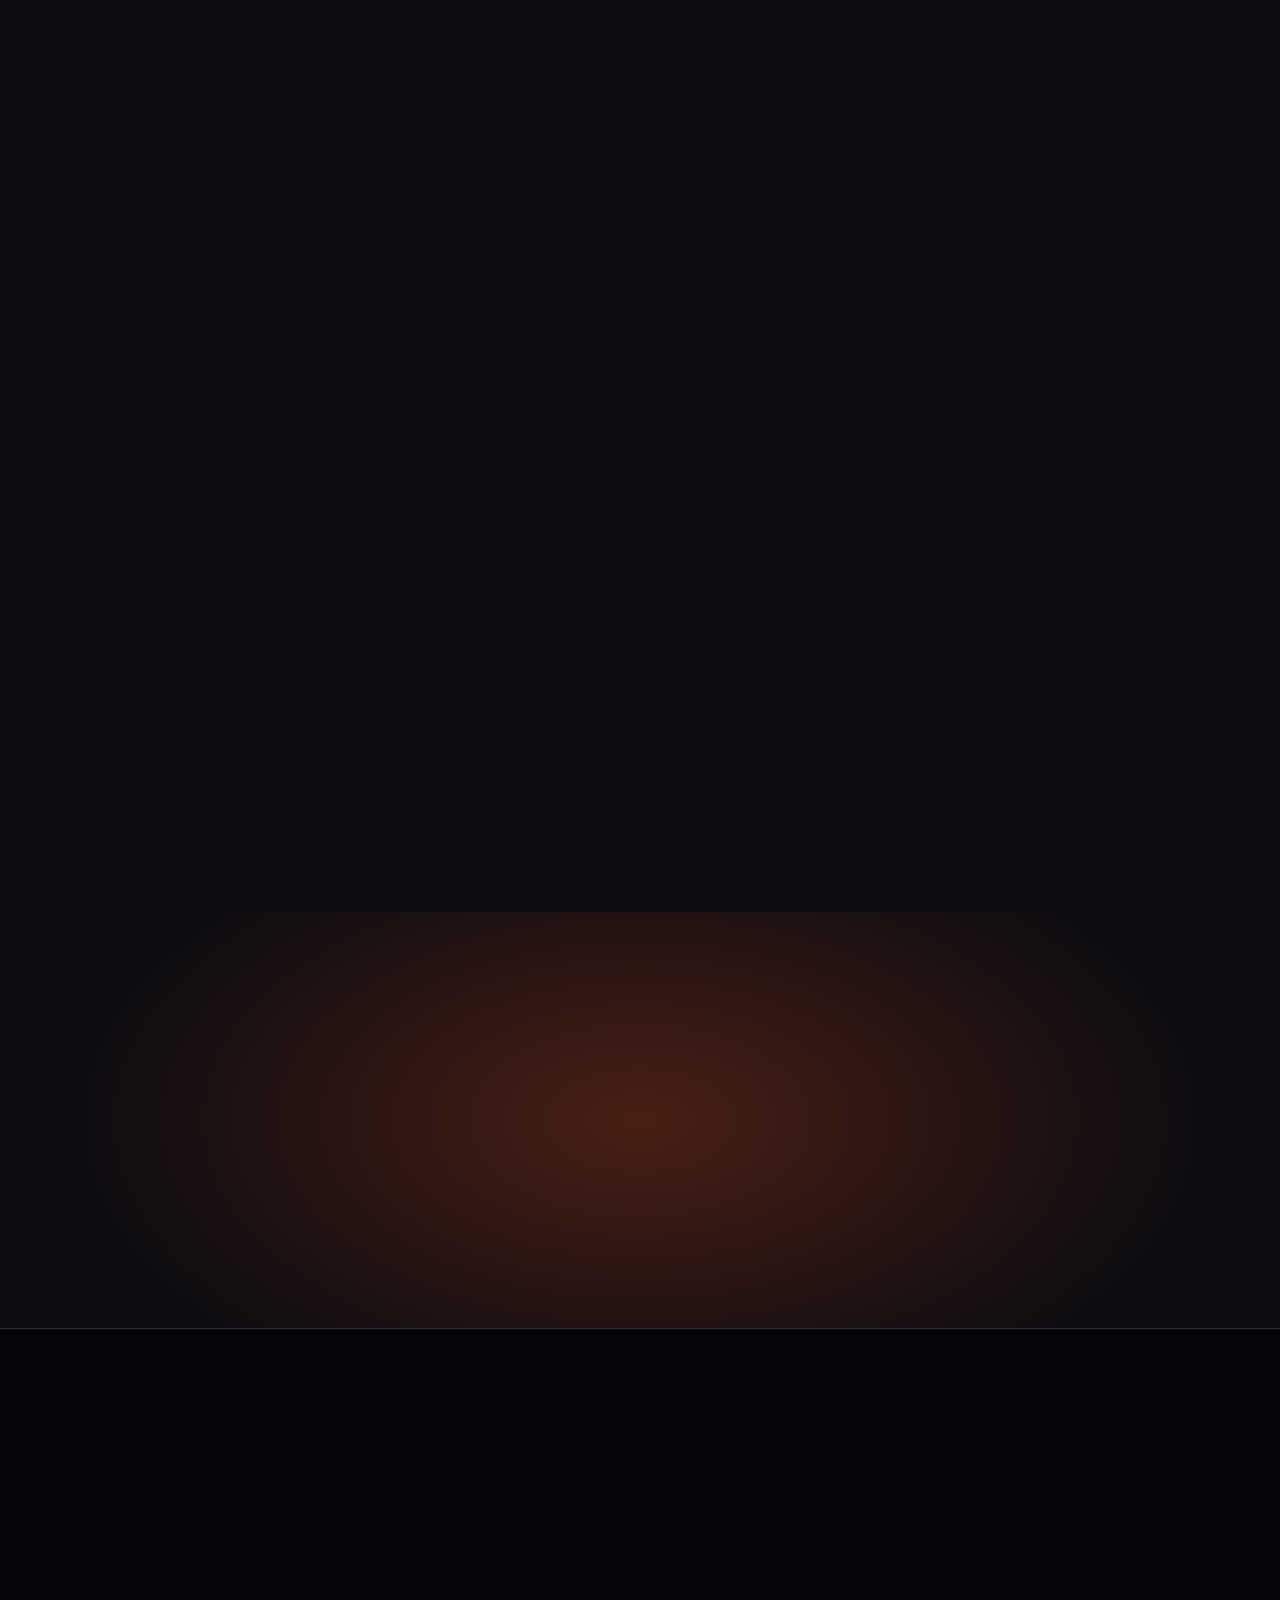
==== commit 738bbce6: "Remove affiliate teaser section from homepage The affiliate program still lives on affiliate.html; t" ====
--- a/index.html
+++ b/index.html
@@ -587,31 +587,6 @@
   </div>
 </section>
 
-<!-- AFFILIATE TEASER (full program on affiliate.html) -->
-<section class="partners" id="partners">
-  <div class="container">
-    <div class="section-head">
-      <span class="eyebrow">Affiliate program</span>
-      <h2>Earn 10% on every order you refer</h2>
-      <p>Refer clients and earn a lifetime 10% commission on everything they ever order. Free to join.</p>
-    </div>
-    <div class="product-grid partners-grid partners-solo">
-      <div class="product-card">
-        <div class="product-icon">💸</div>
-        <h3>Affiliate — earn 10%</h3>
-        <p class="product-tag">For creators, designers, and communities</p>
-        <ul>
-          <li>10% lifetime commission on every order you refer</li>
-          <li>90-day attribution cookie</li>
-          <li>Monthly payouts — $25 minimum</li>
-          <li>Creator kit + real-time dashboard</li>
-        </ul>
-        <a href="/affiliate.html" class="btn btn-primary">See the affiliate program →</a>
-      </div>
-    </div>
-  </div>
-</section>
-
 <!-- FAQ -->
 <section class="faq" id="faq">
   <div class="container">
